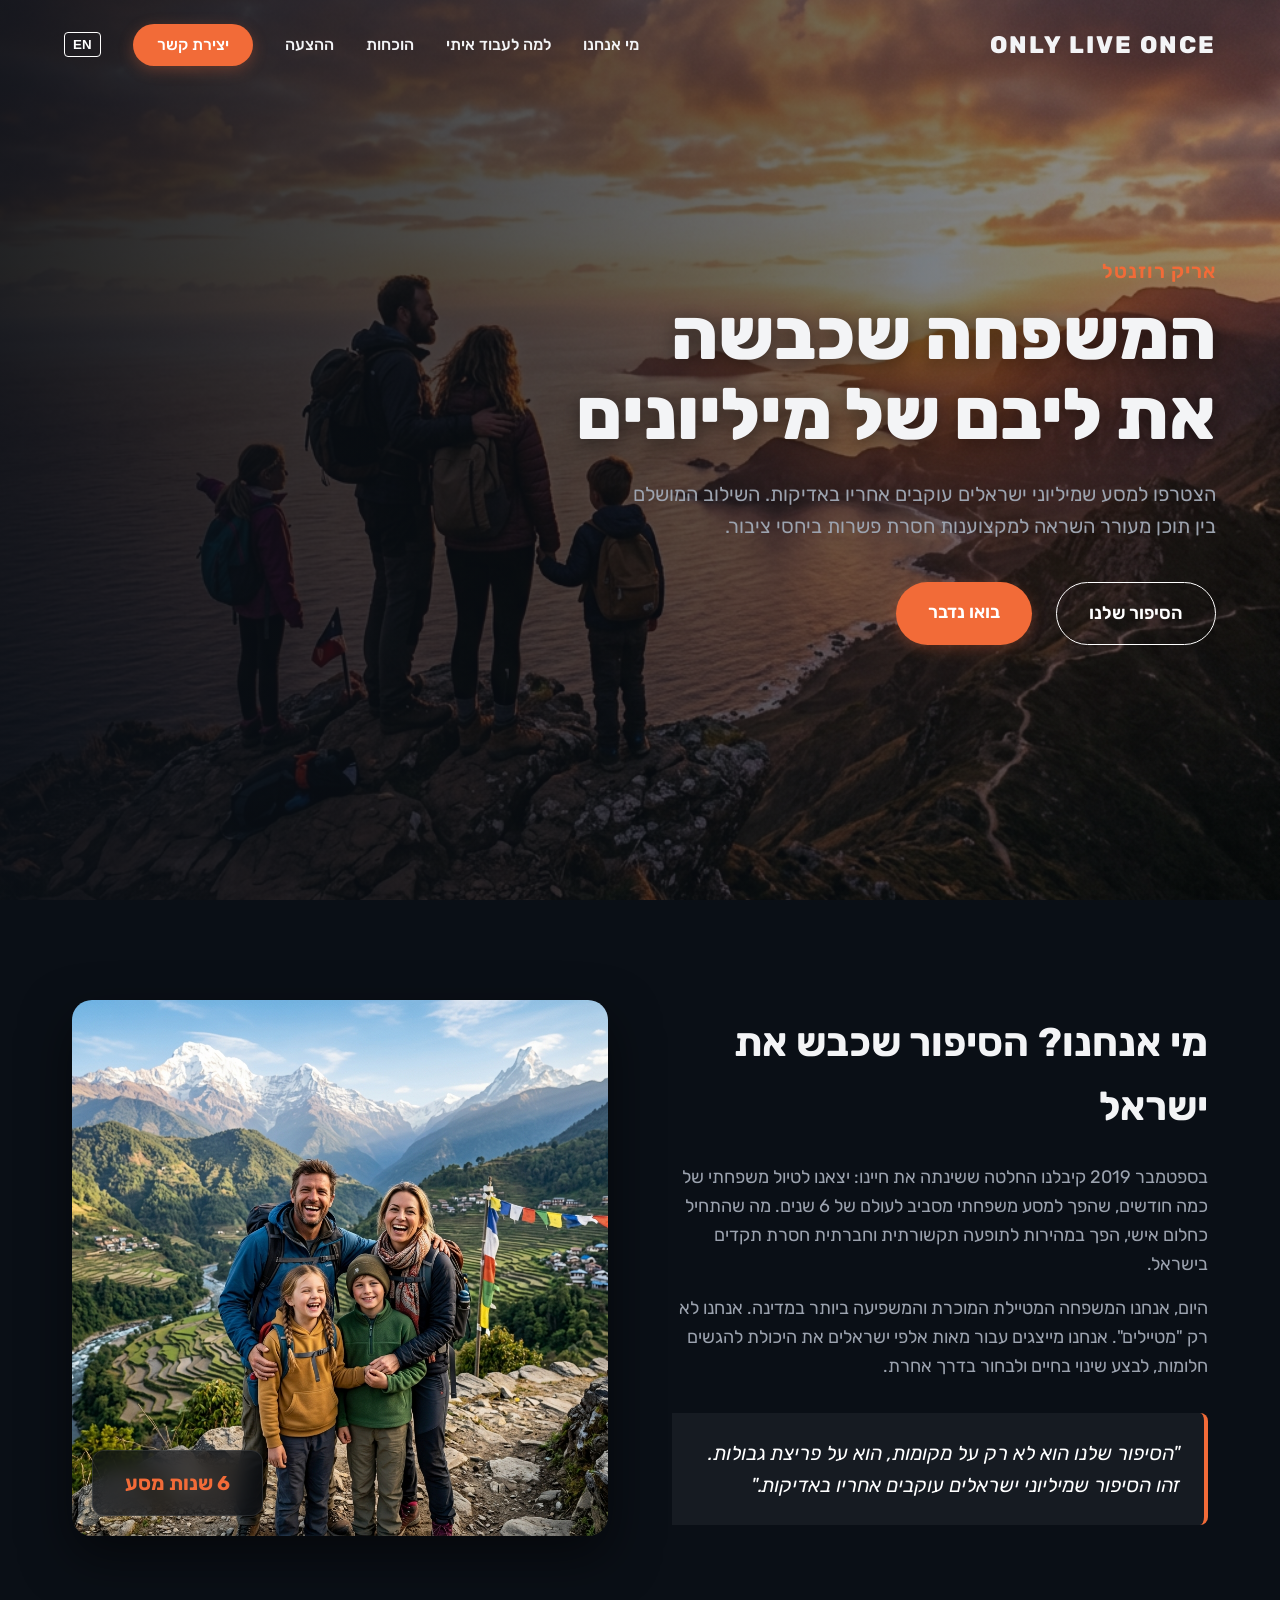
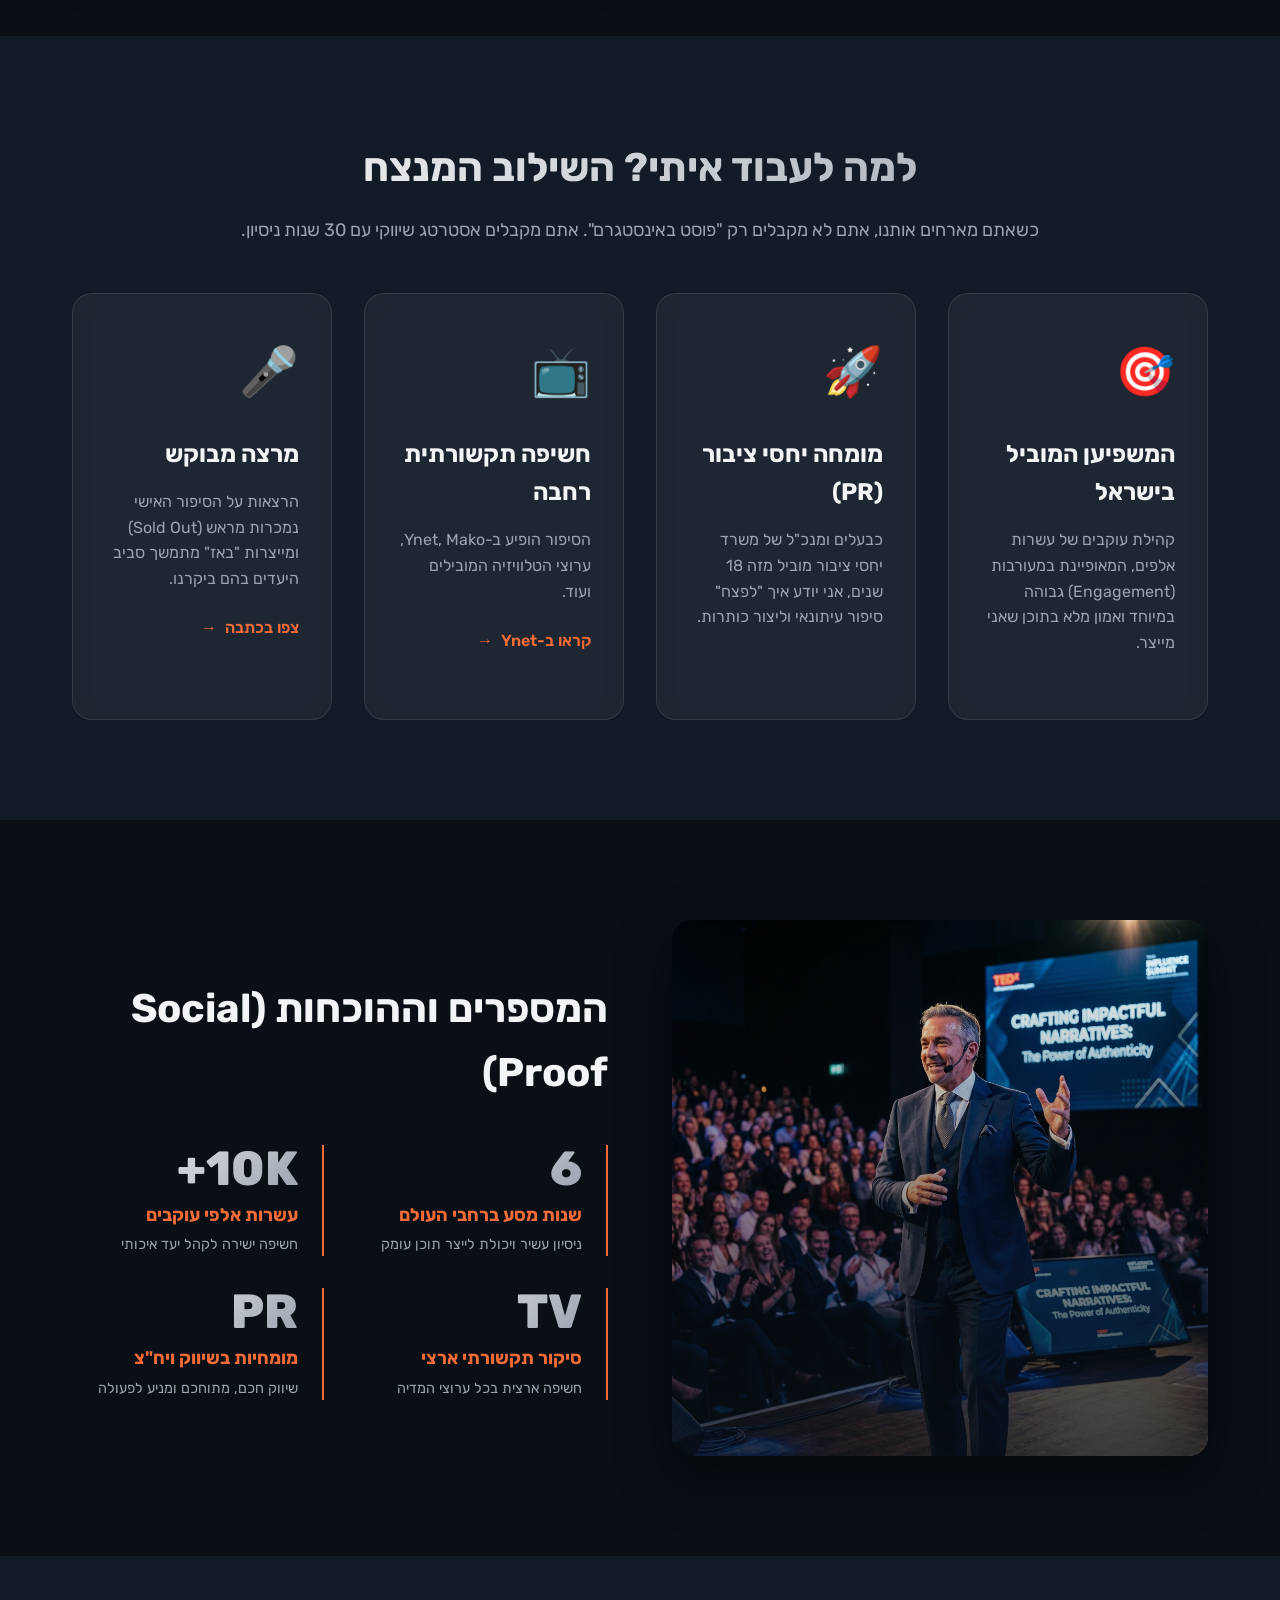
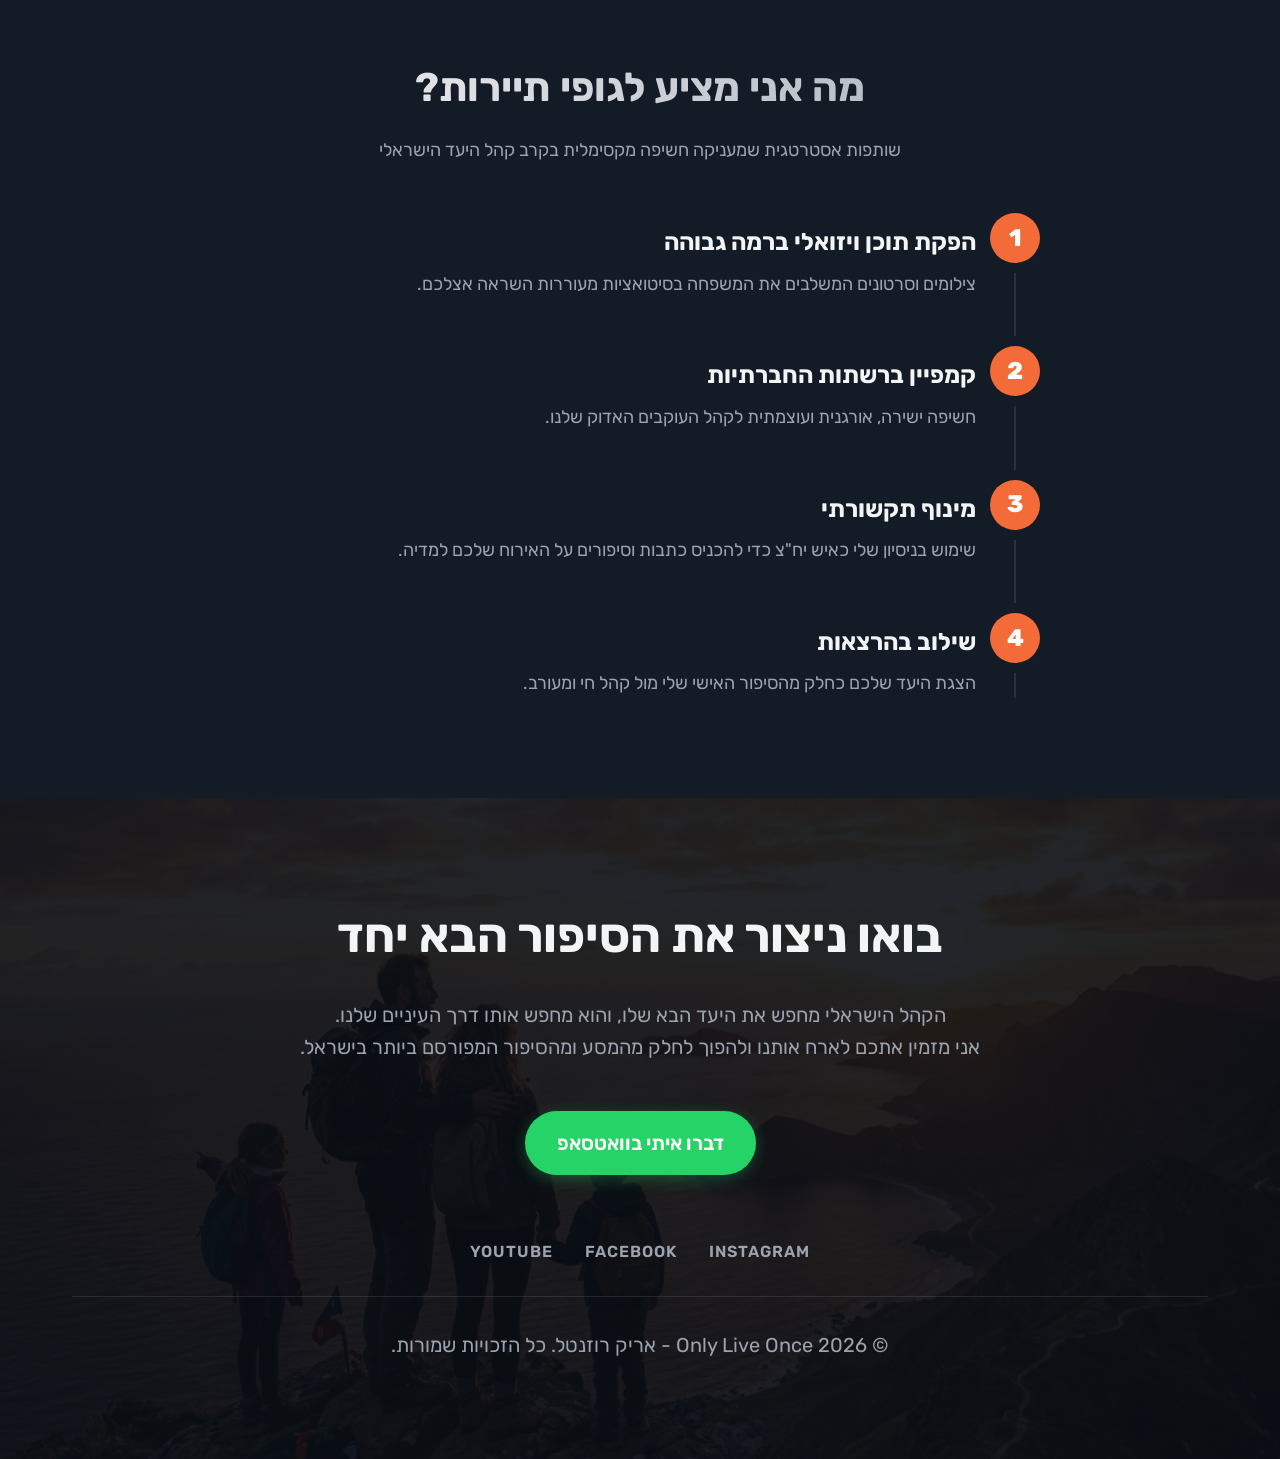
==== index.html @ 01ddf8cf "Initial commit: Arik Rosenthal Landing Page" ====
<!DOCTYPE html>
<html lang="he" dir="rtl">
<head>
    <meta charset="UTF-8">
    <meta name="viewport" content="width=device-width, initial-scale=1.0">
    <meta name="description" content="אריק רוזנטל - Only Live Once. המשפחה שכבשה את ליבם של מיליונים במסע מסביב לעולם. שותפויות אסטרטגיות ויחסי ציבור.">
    <title>Arik Rosenthal | Only Live Once</title>
    
    <!-- Google Fonts: Rubik -->
    <link rel="preconnect" href="https://fonts.googleapis.com">
    <link rel="preconnect" href="https://fonts.gstatic.com" crossorigin>
    <link href="https://fonts.googleapis.com/css2?family=Rubik:wght@300;400;500;600;700;800&display=swap" rel="stylesheet">
    
    <!-- Custom CSS -->
    <link rel="stylesheet" href="styles.css">
</head>
<body>

    <!-- Header / Navbar -->
    <header class="navbar">
        <div class="logo-container">
            <h1 class="logo">ONLY LIVE ONCE</h1>
        </div>
        <nav>
            <a href="#about" data-he="מי אנחנו" data-en="About Us">מי אנחנו</a>
            <a href="#why-me" data-he="למה לעבוד איתי" data-en="Why Me">למה לעבוד איתי</a>
            <a href="#stats" data-he="הוכחות" data-en="Social Proof">הוכחות</a>
            <a href="#offer" data-he="ההצעה" data-en="The Offer">ההצעה</a>
            <a href="#contact" class="btn-primary small" data-he="יצירת קשר" data-en="Contact">יצירת קשר</a>
            <button id="lang-toggle" class="btn-lang">EN</button>
        </nav>
    </header>

    <!-- Hero Section -->
    <section class="hero">
        <div class="hero-overlay"></div>
        <div class="hero-content">
            <h2 class="subtitle" data-he="אריק רוזנטל" data-en="Arik Rosenthal">אריק רוזנטל</h2>
            <h1 class="hero-title" data-he="המשפחה שכבשה<br>את ליבם של מיליונים" data-en="The Family That Captured<br>The Hearts Of Millions">המשפחה שכבשה<br>את ליבם של מיליונים</h1>
            <p class="hero-desc" data-he="הצטרפו למסע שמיליוני ישראלים עוקבים אחריו באדיקות. השילוב המושלם בין תוכן מעורר השראה למקצוענות חסרת פשרות ביחסי ציבור." data-en="Join the journey that millions follow passionately. The perfect combination of inspiring content and uncompromising professionalism in PR.">הצטרפו למסע שמיליוני ישראלים עוקבים אחריו באדיקות. השילוב המושלם בין תוכן מעורר השראה למקצוענות חסרת פשרות ביחסי ציבור.</p>
            <div class="hero-buttons">
                <a href="#about" class="btn-secondary" data-he="הסיפור שלנו" data-en="Our Story">הסיפור שלנו</a>
                <a href="#contact" class="btn-primary" data-he="בואו נדבר" data-en="Let's Talk">בואו נדבר</a>
            </div>
        </div>
    </section>

    <!-- About Us Section -->
    <section id="about" class="section about-section">
        <div class="container about-container">
            <div class="about-text">
                <h2 data-he="מי אנחנו? הסיפור שכבש את ישראל" data-en="Who Are We? The Story That Captivated A Nation">מי אנחנו? הסיפור שכבש את ישראל</h2>
                <p data-he="בספטמבר 2019 קיבלנו החלטה ששינתה את חיינו: יצאנו לטיול משפחתי של כמה חודשים, שהפך למסע משפחתי מסביב לעולם של 6 שנים. מה שהתחיל כחלום אישי, הפך במהירות לתופעה תקשורתית וחברתית חסרת תקדים בישראל." data-en="In September 2019, we made a life-changing decision: we set out on a family trip for a few months, which turned into a 6-year global family journey. What started as a personal dream quickly became an unprecedented media and social phenomenon.">בספטמבר 2019 קיבלנו החלטה ששינתה את חיינו: יצאנו לטיול משפחתי של כמה חודשים, שהפך למסע משפחתי מסביב לעולם של 6 שנים. מה שהתחיל כחלום אישי, הפך במהירות לתופעה תקשורתית וחברתית חסרת תקדים בישראל.</p>
                <p data-he='היום, אנחנו המשפחה המטיילת המוכרת והמשפיעה ביותר במדינה. אנחנו לא רק "מטיילים". אנחנו מייצגים עבור מאות אלפי ישראלים את היכולת להגשים חלומות, לבצע שינוי בחיים ולבחור בדרך אחרת.' data-en='Today, we are the most recognized and influential traveling family. We don&apos;t just "travel". For hundreds of thousands of people, we represent the ability to fulfill dreams, make life changes, and choose a different path.'>היום, אנחנו המשפחה המטיילת המוכרת והמשפיעה ביותר במדינה. אנחנו לא רק "מטיילים". אנחנו מייצגים עבור מאות אלפי ישראלים את היכולת להגשים חלומות, לבצע שינוי בחיים ולבחור בדרך אחרת.</p>
                <blockquote class="quote" data-he='"הסיפור שלנו הוא לא רק על מקומות, הוא על פריצת גבולות. זהו הסיפור שמיליוני ישראלים עוקבים אחריו באדיקות."' data-en='"Our story is not just about places, it&apos;s about breaking boundaries. This is the story that millions follow passionately."'>
                    "הסיפור שלנו הוא לא רק על מקומות, הוא על פריצת גבולות. זהו הסיפור שמיליוני ישראלים עוקבים אחריו באדיקות."
                </blockquote>
            </div>
            <div class="about-image">
                <img src="images/family_portrait.png" alt="Family on a journey" loading="lazy">
                <div class="glass-badge" data-he="6 שנות מסע" data-en="6 Years of Travel">6 שנות מסע</div>
            </div>
        </div>
    </section>

    <!-- Why Work With Me -->
    <section id="why-me" class="section why-me-section dark-bg">
        <div class="container">
            <h2 class="section-title" data-he="למה לעבוד איתי? השילוב המנצח" data-en="Why Work With Me? The Winning Combination">למה לעבוד איתי? השילוב המנצח</h2>
            <p class="section-subtitle" data-he='כשאתם מארחים אותנו, אתם לא מקבלים רק "פוסט באינסטגרם". אתם מקבלים אסטרטג שיווקי עם 30 שנות ניסיון.' data-en='When you host us, you don&apos;t just get an "Instagram post". You get a marketing strategist with 30 years of experience.'>כשאתם מארחים אותנו, אתם לא מקבלים רק "פוסט באינסטגרם". אתם מקבלים אסטרטג שיווקי עם 30 שנות ניסיון.</p>
            
            <div class="grid features-grid">
                <div class="card glass-card">
                    <div class="card-icon">🎯</div>
                    <h3 data-he="המשפיען המוביל בישראל" data-en="Leading Influencer">המשפיען המוביל בישראל</h3>
                    <p data-he="קהילת עוקבים של עשרות אלפים, המאופיינת במעורבות (Engagement) גבוהה במיוחד ואמון מלא בתוכן שאני מייצר." data-en="A community of tens of thousands of followers, characterized by extremely high engagement and full trust in the content I produce.">קהילת עוקבים של עשרות אלפים, המאופיינת במעורבות (Engagement) גבוהה במיוחד ואמון מלא בתוכן שאני מייצר.</p>
                </div>
                <div class="card glass-card">
                    <div class="card-icon">🚀</div>
                    <h3 data-he="מומחה יחסי ציבור (PR)" data-en="PR Expert">מומחה יחסי ציבור (PR)</h3>
                    <p data-he='כבעלים ומנכ"ל של משרד יחסי ציבור מוביל מזה 18 שנים, אני יודע איך "לפצח" סיפור עיתונאי וליצור כותרות.' data-en='As the owner and CEO of a leading PR firm for 18 years, I know how to "crack" a journalistic story and create headlines.'>כבעלים ומנכ"ל של משרד יחסי ציבור מוביל מזה 18 שנים, אני יודע איך "לפצח" סיפור עיתונאי וליצור כותרות.</p>
                </div>
                <div class="card glass-card">
                    <div class="card-icon">📺</div>
                    <h3 data-he="חשיפה תקשורתית רחבה" data-en="Broad Media Exposure">חשיפה תקשורתית רחבה</h3>
                    <p data-he="הסיפור הופיע ב-Ynet, Mako, ערוצי הטלוויזיה המובילים ועוד." data-en="The story has appeared on top news outlets, leading TV channels, and more.">הסיפור הופיע ב-Ynet, Mako, ערוצי הטלוויזיה המובילים ועוד.</p>
                    <a href="https://www.ynetnews.com/travel/article/hyrux11dg3" target="_blank" class="text-link"><span data-he="קראו ב-Ynet" data-en="Read on Ynet">קראו ב-Ynet</span> &rarr;</a>
                </div>
                <div class="card glass-card">
                    <div class="card-icon">🎤</div>
                    <h3 data-he="מרצה מבוקש" data-en="Sought-After Lecturer">מרצה מבוקש</h3>
                    <p data-he='הרצאות על הסיפור האישי נמכרות מראש (Sold Out) ומייצרות "באז" מתמשך סביב היעדים בהם ביקרנו.' data-en='Lectures on our personal story are sold out and create an ongoing buzz around the destinations we visited.'>הרצאות על הסיפור האישי נמכרות מראש (Sold Out) ומייצרות "באז" מתמשך סביב היעדים בהם ביקרנו.</p>
                    <a href="https://www.youtube.com/watch?v=_FoRsSKjGvg" target="_blank" class="text-link"><span data-he="צפו בכתבה" data-en="Watch the report">צפו בכתבה</span> &rarr;</a>
                </div>
            </div>
        </div>
    </section>

    <!-- Stats & Social Proof -->
    <section id="stats" class="section stats-section">
        <div class="container stats-container">
            <div class="stats-image">
                <img src="images/tv_appearance.png" alt="Arik Rosenthal Lecturer" loading="lazy">
            </div>
            <div class="stats-content">
                <h2 data-he="המספרים וההוכחות (Social Proof)" data-en="Numbers & Social Proof">המספרים וההוכחות (Social Proof)</h2>
                <div class="stats-grid">
                    <div class="stat-item">
                        <div class="stat-number">6</div>
                        <div class="stat-label" data-he="שנות מסע ברחבי העולם" data-en="Years of global travel">שנות מסע ברחבי העולם</div>
                        <div class="stat-desc" data-he="ניסיון עשיר ויכולת לייצר תוכן עומק" data-en="Rich experience & in-depth content">ניסיון עשיר ויכולת לייצר תוכן עומק</div>
                    </div>
                    <div class="stat-item">
                        <div class="stat-number">10K+</div>
                        <div class="stat-label" data-he="עשרות אלפי עוקבים" data-en="Tens of thousands of followers">עשרות אלפי עוקבים</div>
                        <div class="stat-desc" data-he="חשיפה ישירה לקהל יעד איכותי" data-en="Direct exposure to quality audience">חשיפה ישירה לקהל יעד איכותי</div>
                    </div>
                    <div class="stat-item">
                        <div class="stat-number">TV</div>
                        <div class="stat-label" data-he="סיקור תקשורתי ארצי" data-en="National Media Coverage">סיקור תקשורתי ארצי</div>
                        <div class="stat-desc" data-he="חשיפה ארצית בכל ערוצי המדיה" data-en="Exposure across all media channels">חשיפה ארצית בכל ערוצי המדיה</div>
                    </div>
                    <div class="stat-item">
                        <div class="stat-number">PR</div>
                        <div class="stat-label" data-he="מומחיות בשיווק ויח&quot;צ" data-en="Marketing & PR Expertise">מומחיות בשיווק ויח"צ</div>
                        <div class="stat-desc" data-he='שיווק חכם, מתוחכם ומניע לפעולה' data-en="Smart marketing that drives action">שיווק חכם, מתוחכם ומניע לפעולה</div>
                    </div>
                </div>
            </div>
        </div>
    </section>

    <!-- What I Offer -->
    <section id="offer" class="section offer-section dark-bg">
        <div class="container">
            <h2 class="section-title" data-he="מה אני מציע לגופי תיירות?" data-en="What Do I Offer Tourism Bodies?">מה אני מציע לגופי תיירות?</h2>
            <p class="section-subtitle" data-he="שותפות אסטרטגית שמעניקה חשיפה מקסימלית בקרב קהל היעד הישראלי" data-en="A strategic partnership that provides maximum exposure among the target audience">שותפות אסטרטגית שמעניקה חשיפה מקסימלית בקרב קהל היעד הישראלי</p>
            
            <div class="offer-steps">
                <div class="step">
                    <div class="step-number">1</div>
                    <h3 data-he="הפקת תוכן ויזואלי ברמה גבוהה" data-en="High-Level Visual Content">הפקת תוכן ויזואלי ברמה גבוהה</h3>
                    <p data-he="צילומים וסרטונים המשלבים את המשפחה בסיטואציות מעוררות השראה אצלכם." data-en="Photos and videos integrating the family in inspiring situations at your location.">צילומים וסרטונים המשלבים את המשפחה בסיטואציות מעוררות השראה אצלכם.</p>
                </div>
                <div class="step">
                    <div class="step-number">2</div>
                    <h3 data-he="קמפיין ברשתות החברתיות" data-en="Social Media Campaign">קמפיין ברשתות החברתיות</h3>
                    <p data-he="חשיפה ישירה, אורגנית ועוצמתית לקהל העוקבים האדוק שלנו." data-en="Direct, organic, and powerful exposure to our dedicated followers.">חשיפה ישירה, אורגנית ועוצמתית לקהל העוקבים האדוק שלנו.</p>
                </div>
                <div class="step">
                    <div class="step-number">3</div>
                    <h3 data-he="מינוף תקשורתי" data-en="Media Leveraging">מינוף תקשורתי</h3>
                    <p data-he='שימוש בניסיון שלי כאיש יח"צ כדי להכניס כתבות וסיפורים על האירוח שלכם למדיה.' data-en="Using my PR experience to get articles and stories about your hosting into the media.">שימוש בניסיון שלי כאיש יח"צ כדי להכניס כתבות וסיפורים על האירוח שלכם למדיה.</p>
                </div>
                <div class="step">
                    <div class="step-number">4</div>
                    <h3 data-he="שילוב בהרצאות" data-en="Lecture Integration">שילוב בהרצאות</h3>
                    <p data-he="הצגת היעד שלכם כחלק מהסיפור האישי שלי מול קהל חי ומעורב." data-en="Presenting your destination as part of my personal story to a live, engaged audience.">הצגת היעד שלכם כחלק מהסיפור האישי שלי מול קהל חי ומעורב.</p>
                </div>
            </div>
        </div>
    </section>

    <!-- CTA & Footer -->
    <footer id="contact" class="footer">
        <div class="container">
            <h2 data-he="בואו ניצור את הסיפור הבא יחד" data-en="Let's Create The Next Story Together">בואו ניצור את הסיפור הבא יחד</h2>
            <p data-he="הקהל הישראלי מחפש את היעד הבא שלו, והוא מחפש אותו דרך העיניים שלנו.<br>אני מזמין אתכם לארח אותנו ולהפוך לחלק מהמסע ומהסיפור המפורסם ביותר בישראל." data-en="The audience is looking for its next destination, and they are looking for it through our eyes.<br>I invite you to host us and become part of this famous journey.">הקהל הישראלי מחפש את היעד הבא שלו, והוא מחפש אותו דרך העיניים שלנו.<br>אני מזמין אתכם לארח אותנו ולהפוך לחלק מהמסע ומהסיפור המפורסם ביותר בישראל.</p>
            <div class="cta-buttons">
                <!-- Replace with actual whatsapp number if provided -->
                <a href="https://wa.me/972500000000" target="_blank" class="btn-whatsapp">
                    <span data-he="דברו איתי בוואטסאפ" data-en="Chat on WhatsApp">דברו איתי בוואטסאפ</span>
                </a>
            </div>
            
            <div class="social-links">
                <a href="#">Instagram</a>
                <a href="#">Facebook</a>
                <a href="#">YouTube</a>
            </div>
            
            <div class="footer-bottom">
                <p data-he="&copy; 2026 Only Live Once - אריק רוזנטל. כל הזכויות שמורות." data-en="&copy; 2026 Only Live Once - Arik Rosenthal. All rights reserved.">&copy; 2026 Only Live Once - אריק רוזנטל. כל הזכויות שמורות.</p>
            </div>
        </div>
    </footer>

    <!-- Floating WhatsApp for Mobile -->
    <a href="https://wa.me/972500000000" target="_blank" class="floating-wa" title="WhatsApp">
        <svg viewBox="0 0 24 24" width="32" height="32" style="fill:white; margin-top: 14px;">
            <path d="M12.031 0C5.383 0 0 5.383 0 12.031c0 2.12.548 4.185 1.59 6.002L.15 23.4l5.52-1.45c1.761.96 3.737 1.468 5.761 1.468h.004c6.648 0 12.031-5.383 12.031-12.031S18.68 0 12.031 0zm0 21.417h-.003c-1.78 0-3.523-.478-5.05-1.38l-.36-.214-3.76.985.996-3.662-.236-.375a10.027 10.027 0 01-1.534-5.36c0-5.548 4.515-10.063 10.063-10.063 2.69 0 5.215 1.047 7.116 2.948 1.9 1.9 2.948 4.425 2.948 7.115 0 5.548-4.515 10.063-10.063 10.063zm5.52-7.535c-.302-.15-1.785-.88-2.062-.98-.276-.101-.478-.15-.68.15s-.78.98-.956 1.18c-.176.202-.352.227-.654.076-2.046-1.026-3.486-2.55-4.425-4.17-.126-.214.126-.214.415-.79.101-.202.05-.378-.025-.529-.076-.15-.68-1.637-.93-2.242-.24-.59-.49-.515-.68-.525-.176-.01-.378-.01-.58-.01s-.529.076-.806.378c-.276.302-1.057 1.032-1.057 2.518s1.083 2.923 1.234 3.124c.15.202 2.133 3.256 5.166 4.566 1.832.793 2.515.856 3.42.715.93-.141 2.923-1.196 3.337-2.355.415-1.158.415-2.152.29-2.355-.127-.202-.479-.302-.78-.453z"/>
        </svg>
    </a>

    <!-- Interactive Scripts -->
    <script>
        // Smooth scrolling
        document.querySelectorAll('a[href^="#"]').forEach(anchor => {
            anchor.addEventListener('click', function (e) {
                e.preventDefault();
                document.querySelector(this.getAttribute('href')).scrollIntoView({
                    behavior: 'smooth'
                });
            });
        });

        // Navbar scroll effect
        const navbar = document.querySelector('.navbar');
        window.addEventListener('scroll', () => {
            if (window.scrollY > 50) {
                navbar.classList.add('scrolled');
            } else {
                navbar.classList.remove('scrolled');
            }
        });

        // Language Toggle Logic
        const langToggle = document.getElementById('lang-toggle');
        let currentLang = 'he';

        langToggle.addEventListener('click', () => {
            currentLang = currentLang === 'he' ? 'en' : 'he';
            
            // Update html direction and language
            document.documentElement.lang = currentLang;
            document.documentElement.dir = currentLang === 'he' ? 'rtl' : 'ltr';
            
            // Update button text
            langToggle.textContent = currentLang === 'he' ? 'EN' : 'HE';

            // Update all translatable elements
            document.querySelectorAll('[data-he]').forEach(el => {
                if (el.tagName === 'BR') return; // skip if somehow selected
                // if it has child nodes that aren't just text, we need to be careful. 
                // But in our HTML, the elements with data-he/en are directly wrapping the text.
                // Except for the hero title which has a <br>.
                el.innerHTML = el.getAttribute(`data-${currentLang}`);
            });
        });
    </script>
</body>
</html>
---- styles.css ----
/* ------------------------
   CSS Variables & Reset
------------------------ */
:root {
    --primary: #f26b38;      /* Vibrant Orange/Sunset */
    --primary-hover: #d95627;
    --dark-bg: #0a0f16;      /* Deep Navy/Black */
    --dark-bg-secondary: #121b26;
    --text-light: #f3f4f6;
    --text-gray: #9ca3af;
    --white: #ffffff;
    --glass-bg: rgba(255, 255, 255, 0.05);
    --glass-border: rgba(255, 255, 255, 0.1);
    --transition: all 0.3s ease;
}

* {
    margin: 0;
    padding: 0;
    box-sizing: border-box;
}

body {
    font-family: 'Rubik', sans-serif;
    background-color: var(--dark-bg);
    color: var(--text-light);
    line-height: 1.6;
    overflow-x: hidden;
}

img {
    max-width: 100%;
    display: block;
}

a {
    text-decoration: none;
    color: inherit;
    transition: var(--transition);
}

.container {
    max-width: 1200px;
    margin: 0 auto;
    padding: 0 2rem;
}

.section {
    padding: 100px 0;
}

.section-title {
    font-size: 2.5rem;
    font-weight: 700;
    margin-bottom: 1rem;
    text-align: center;
    background: linear-gradient(90deg, var(--white), var(--text-gray));
    -webkit-background-clip: text;
    -webkit-text-fill-color: transparent;
}

.section-subtitle {
    text-align: center;
    font-size: 1.125rem;
    color: var(--text-gray);
    margin-bottom: 3rem;
    max-width: 800px;
    margin-left: auto;
    margin-right: auto;
}

/* ------------------------
   Buttons
------------------------ */
.btn-primary, .btn-secondary, .btn-whatsapp {
    display: inline-block;
    padding: 1rem 2rem;
    border-radius: 50px;
    font-weight: 600;
    font-size: 1.125rem;
    cursor: pointer;
    text-align: center;
    transition: var(--transition);
}

.btn-primary.small {
    padding: 0.5rem 1.5rem;
    font-size: 1rem;
}

.btn-primary {
    background-color: var(--primary);
    color: var(--white);
    border: none;
    box-shadow: 0 4px 15px rgba(242, 107, 56, 0.3);
}

.btn-primary:hover {
    background-color: var(--primary-hover);
    transform: translateY(-2px);
    box-shadow: 0 6px 20px rgba(242, 107, 56, 0.4);
}

.btn-secondary {
    background-color: transparent;
    color: var(--white);
    border: 1px solid var(--white);
}

.btn-secondary:hover {
    background-color: var(--white);
    color: var(--dark-bg);
}

.btn-whatsapp {
    background-color: #25D366;
    color: white;
    box-shadow: 0 4px 15px rgba(37, 211, 102, 0.3);
    font-size: 1.25rem;
}

.btn-whatsapp:hover {
    background-color: #128C7E;
    transform: scale(1.05);
}

/* ------------------------
   Navbar
------------------------ */
.navbar {
    position: fixed;
    top: 0;
    width: 100%;
    display: flex;
    justify-content: space-between;
    align-items: center;
    padding: 1.5rem 4rem;
    z-index: 1000;
    transition: var(--transition);
}

.navbar.scrolled {
    background-color: rgba(10, 15, 22, 0.9);
    backdrop-filter: blur(10px);
    padding: 1rem 4rem;
    border-bottom: 1px solid var(--glass-border);
}

.logo {
    font-weight: 800;
    font-size: 1.5rem;
    letter-spacing: 2px;
}

.navbar nav {
    display: flex;
    gap: 2rem;
    align-items: center;
}

.navbar nav a {
    font-weight: 500;
}

.navbar nav a:hover:not(.btn-primary) {
    color: var(--primary);
}

.btn-lang {
    background: transparent;
    color: var(--white);
    border: 1px solid var(--white);
    border-radius: 4px;
    padding: 0.25rem 0.5rem;
    font-weight: 700;
    cursor: pointer;
    transition: var(--transition);
}

.btn-lang:hover {
    background: var(--white);
    color: var(--dark-bg);
}

/* ------------------------
   Hero Section
------------------------ */
.hero {
    height: 100vh;
    min-height: 700px;
    display: flex;
    align-items: center;
    position: relative;
    background: url('images/hero_bg.png') center/cover no-repeat;
}

.hero-overlay {
    position: absolute;
    inset: 0;
    background: linear-gradient(to right, rgba(10, 15, 22, 0.9) 0%, rgba(10, 15, 22, 0.4) 100%);
    z-index: 1;
}

.hero-content {
    position: relative;
    z-index: 2;
    max-width: 800px;
    padding: 0 4rem;
    animation: fadeInUp 1s ease forwards;
}

.hero .subtitle {
    font-size: 1.25rem;
    color: var(--primary);
    margin-bottom: 0.5rem;
    font-weight: 600;
    text-transform: uppercase;
    letter-spacing: 1px;
}

.hero-title {
    font-size: 4.5rem;
    font-weight: 800;
    line-height: 1.1;
    margin-bottom: 1.5rem;
    text-shadow: 0 4px 20px rgba(0,0,0,0.5);
}

.hero-desc {
    font-size: 1.25rem;
    color: var(--text-gray);
    margin-bottom: 2.5rem;
    max-width: 600px;
}

.hero-buttons {
    display: flex;
    gap: 1.5rem;
}

@keyframes fadeInUp {
    from { opacity: 0; transform: translateY(30px); }
    to { opacity: 1; transform: translateY(0); }
}

/* ------------------------
   About Section
------------------------ */
.about-container {
    display: grid;
    grid-template-columns: 1fr 1fr;
    gap: 4rem;
    align-items: center;
}

.about-text h2 {
    font-size: 2.5rem;
    margin-bottom: 1.5rem;
}

.about-text p {
    font-size: 1.125rem;
    color: var(--text-gray);
    margin-bottom: 1rem;
}

.quote {
    margin-top: 2rem;
    padding: 1.5rem;
    border-right: 4px solid var(--primary);
    background: var(--glass-bg);
    border-radius: 0 8px 8px 0;
    font-size: 1.25rem;
    font-style: italic;
    color: var(--white);
}

.about-image {
    position: relative;
    border-radius: 20px;
    overflow: hidden;
    box-shadow: 0 20px 50px rgba(0,0,0,0.5);
}

.about-image img {
    transition: transform 0.5s ease;
}

.about-image:hover img {
    transform: scale(1.05);
}

.glass-badge {
    position: absolute;
    bottom: 20px;
    left: 20px;
    background: rgba(10, 15, 22, 0.7);
    backdrop-filter: blur(10px);
    padding: 1rem 2rem;
    border-radius: 12px;
    border: 1px solid var(--glass-border);
    font-weight: 700;
    font-size: 1.25rem;
    color: var(--primary);
}

/* ------------------------
   Why Me / Grid Features
------------------------ */
.dark-bg {
    background-color: var(--dark-bg-secondary);
}

.grid {
    display: grid;
    grid-template-columns: repeat(auto-fit, minmax(250px, 1fr));
    gap: 2rem;
}

.glass-card {
    background: var(--glass-bg);
    border: 1px solid var(--glass-border);
    border-radius: 20px;
    padding: 2.5rem 2rem;
    transition: var(--transition);
    backdrop-filter: blur(10px);
}

.glass-card:hover {
    transform: translateY(-10px);
    background: rgba(255, 255, 255, 0.08);
    border-color: rgba(255, 255, 255, 0.2);
}

.card-icon {
    font-size: 3rem;
    margin-bottom: 1.5rem;
}

.glass-card h3 {
    font-size: 1.5rem;
    margin-bottom: 1rem;
}

.glass-card p {
    color: var(--text-gray);
    margin-bottom: 1.5rem;
}

.text-link {
    color: var(--primary);
    font-weight: 600;
    display: inline-flex;
    align-items: center;
    gap: 0.5rem;
}

.text-link:hover {
    color: var(--white);
}

/* ------------------------
   Stats Section
------------------------ */
.stats-container {
    display: grid;
    grid-template-columns: 1fr 1fr;
    gap: 4rem;
    align-items: center;
}

.stats-image {
    border-radius: 20px;
    overflow: hidden;
    box-shadow: 0 20px 50px rgba(0,0,0,0.5);
    position: relative;
}

.stats-image::after {
    content: '';
    position: absolute;
    inset: 0;
    background: linear-gradient(to top, rgba(10,15,22,0.8), transparent);
}

.stats-content h2 {
    font-size: 2.5rem;
    margin-bottom: 2.5rem;
}

.stats-grid {
    display: grid;
    grid-template-columns: 1fr 1fr;
    gap: 2rem;
}

.stat-item {
    border-right: 2px solid var(--primary);
    padding-right: 1.5rem;
}

.stat-number {
    font-size: 3rem;
    font-weight: 800;
    color: var(--white);
    line-height: 1;
    margin-bottom: 0.5rem;
    background: linear-gradient(135deg, var(--white), var(--text-gray));
    -webkit-background-clip: text;
    -webkit-text-fill-color: transparent;
}

.stat-label {
    font-size: 1.125rem;
    font-weight: 700;
    color: var(--primary);
    margin-bottom: 0.25rem;
}

.stat-desc {
    color: var(--text-gray);
    font-size: 0.9rem;
}

/* ------------------------
   Offer Section
------------------------ */
.offer-steps {
    max-width: 800px;
    margin: 0 auto;
    position: relative;
}

.offer-steps::before {
    content: '';
    position: absolute;
    top: 0;
    bottom: 0;
    right: 24px;
    width: 2px;
    background: var(--glass-border);
}

.step {
    position: relative;
    padding-right: 4rem;
    margin-bottom: 3rem;
}

.step:last-child {
    margin-bottom: 0;
}

.step-number {
    position: absolute;
    right: 0;
    top: 0;
    width: 50px;
    height: 50px;
    background: var(--primary);
    color: var(--white);
    border-radius: 50%;
    display: flex;
    align-items: center;
    justify-content: center;
    font-size: 1.5rem;
    font-weight: 800;
    box-shadow: 0 0 0 10px var(--dark-bg-secondary);
}

.step h3 {
    font-size: 1.5rem;
    margin-bottom: 0.5rem;
    padding-top: 10px;
}

.step p {
    color: var(--text-gray);
    font-size: 1.125rem;
}

/* ------------------------
   Footer / CTA
------------------------ */
.footer {
    padding: 100px 0 50px;
    background: url('images/hero_bg.png') center/cover no-repeat;
    position: relative;
    text-align: center;
}

.footer::before {
    content: '';
    position: absolute;
    inset: 0;
    background: rgba(10, 15, 22, 0.9);
}

.footer .container {
    position: relative;
    z-index: 2;
}

.footer h2 {
    font-size: 3rem;
    margin-bottom: 1.5rem;
}

.footer p {
    font-size: 1.25rem;
    color: var(--text-gray);
    margin-bottom: 3rem;
    max-width: 700px;
    margin-left: auto;
    margin-right: auto;
}

.cta-buttons {
    margin-bottom: 4rem;
}

.social-links {
    display: flex;
    justify-content: center;
    gap: 2rem;
    margin-bottom: 2rem;
}

.social-links a {
    color: var(--text-gray);
    font-weight: 600;
    text-transform: uppercase;
    letter-spacing: 1px;
}

.social-links a:hover {
    color: var(--primary);
}

.footer-bottom {
    border-top: 1px solid var(--glass-border);
    padding-top: 2rem;
    color: var(--text-gray);
    font-size: 0.9rem;
}

/* ------------------------
   LTR Support (English)
------------------------ */
html[dir="ltr"] .offer-steps::before {
    right: auto;
    left: 24px;
}

html[dir="ltr"] .step {
    padding-right: 0;
    padding-left: 4rem;
}

html[dir="ltr"] .step-number {
    right: auto;
    left: 0;
}

/* ------------------------
   Floating WhatsApp (Mobile Focus)
------------------------ */
.floating-wa {
    display: none;
    position: fixed;
    bottom: 20px;
    right: 20px;
    background-color: #25D366;
    color: white;
    width: 60px;
    height: 60px;
    border-radius: 50%;
    text-align: center;
    line-height: 60px;
    font-size: 2rem;
    box-shadow: 0 4px 15px rgba(37, 211, 102, 0.4);
    z-index: 1000;
    transition: var(--transition);
}

.floating-wa:hover {
    transform: scale(1.1);
}

html[dir="ltr"] .floating-wa {
    right: auto;
    left: 20px;
}

/* ------------------------
   Responsive Design
------------------------ */
@media (max-width: 992px) {
    .hero-title { font-size: 3.5rem; }
    .about-container, .stats-container { grid-template-columns: 1fr; gap: 3rem; }
    .stats-image { order: -1; }
    .hero-content { padding: 0 2rem; }
    .navbar { padding: 1rem 2rem; }
}

@media (max-width: 768px) {
    .navbar nav a { display: none; } /* Hide text links on mobile */
    /* Ensure lang button is visible */
    .navbar nav { gap: 1rem; }
    
    .logo { font-size: 1.25rem; }
    .hero-title { font-size: 2.5rem; }
    .hero-desc { font-size: 1rem; }
    .hero-buttons { flex-direction: column; width: 100%; }
    .hero-buttons .btn-primary, .hero-buttons .btn-secondary { width: 100%; }
    
    .section { padding: 60px 0; }
    .section-title { font-size: 2rem; }
    .footer h2 { font-size: 2rem; }
    
    .offer-steps::before { right: 20px; }
    html[dir="ltr"] .offer-steps::before { left: 20px; right: auto; }
    
    .step { padding-right: 3.5rem; }
    html[dir="ltr"] .step { padding-left: 3.5rem; padding-right: 0; }
    
    .step-number { width: 40px; height: 40px; font-size: 1.25rem; }
    
    .glass-badge { position: relative; bottom: auto; left: auto; display: block; text-align: center; border-radius: 0 0 20px 20px; }
    
    .floating-wa { display: block; } /* Show floating WA on mobile */
}

@media (max-width: 480px) {
    .stats-grid { grid-template-columns: 1fr; }
    .stat-item { border-right: none; border-bottom: 2px solid var(--primary); padding-right: 0; padding-bottom: 1.5rem; margin-bottom: 1.5rem; text-align: center; }
    .stat-item:last-child { border-bottom: none; margin-bottom: 0; padding-bottom: 0; }
    html[dir="ltr"] .stat-item { border-left: none; }
}
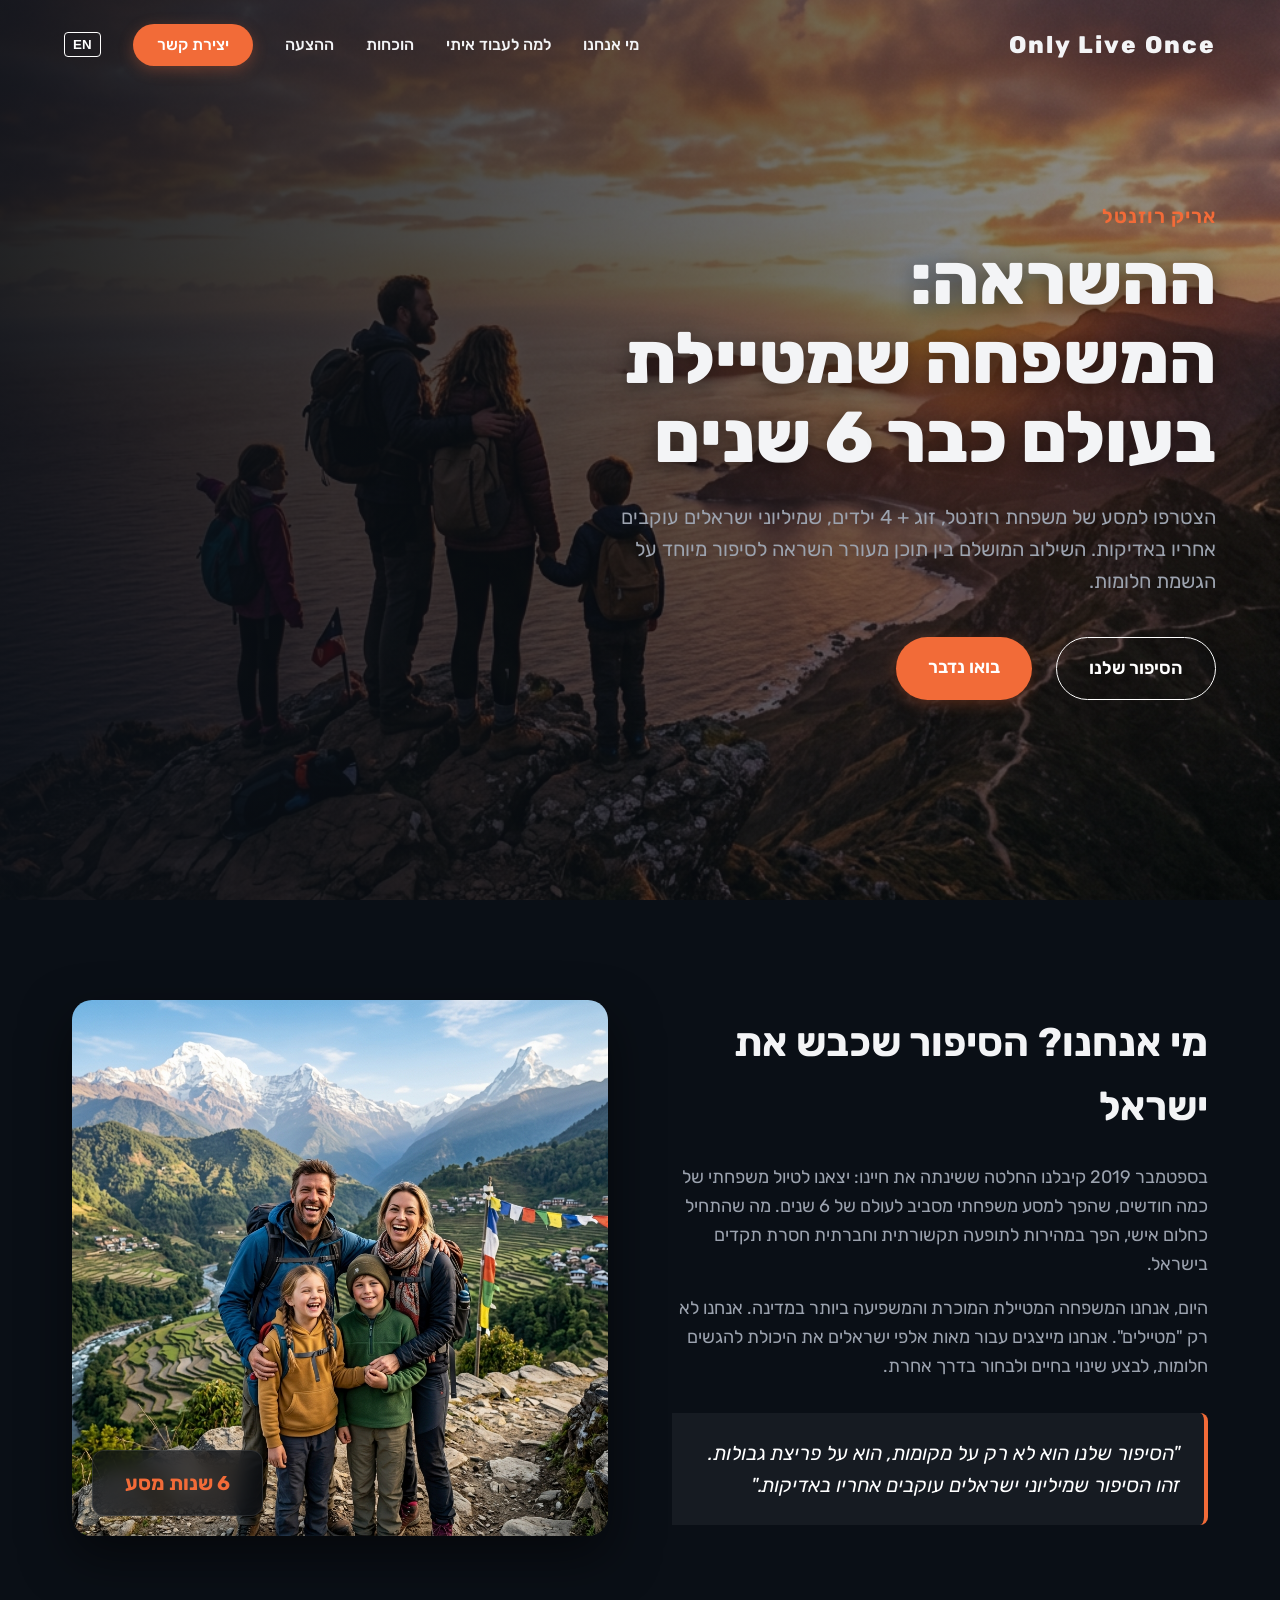
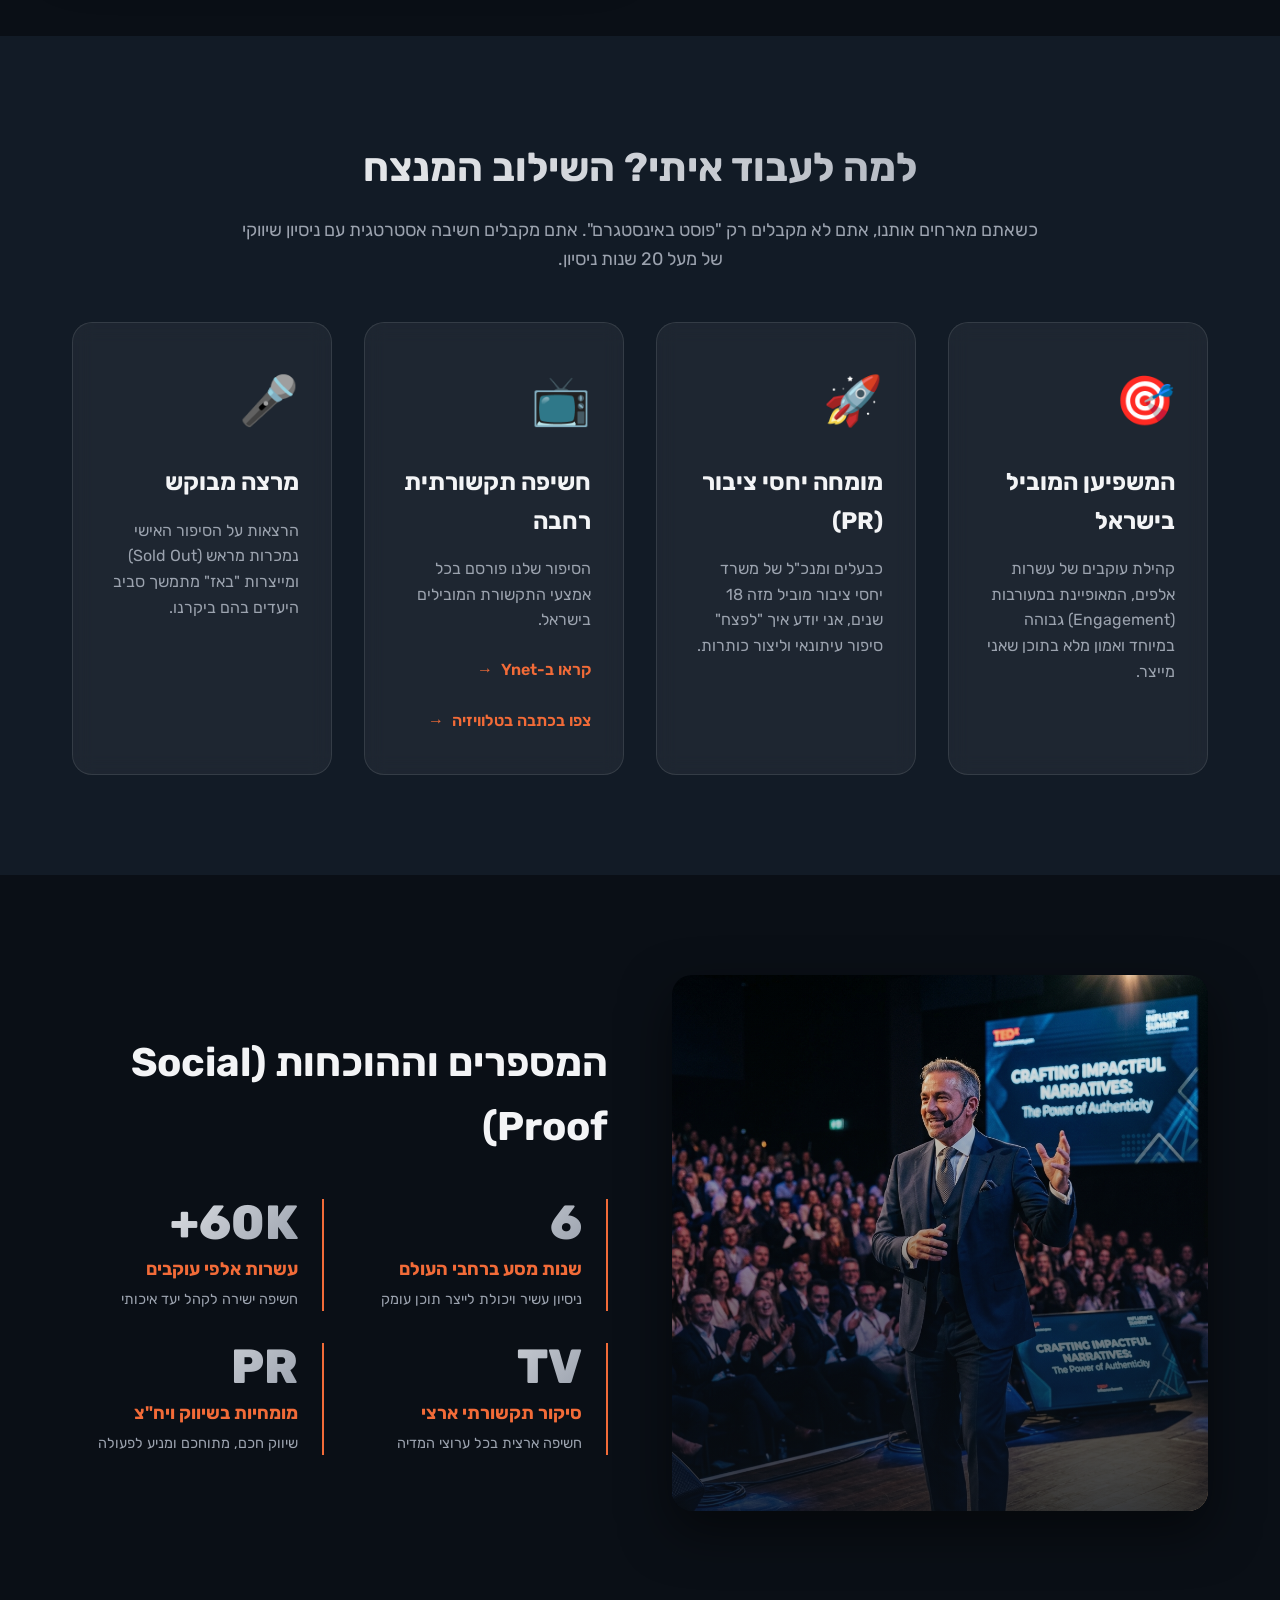
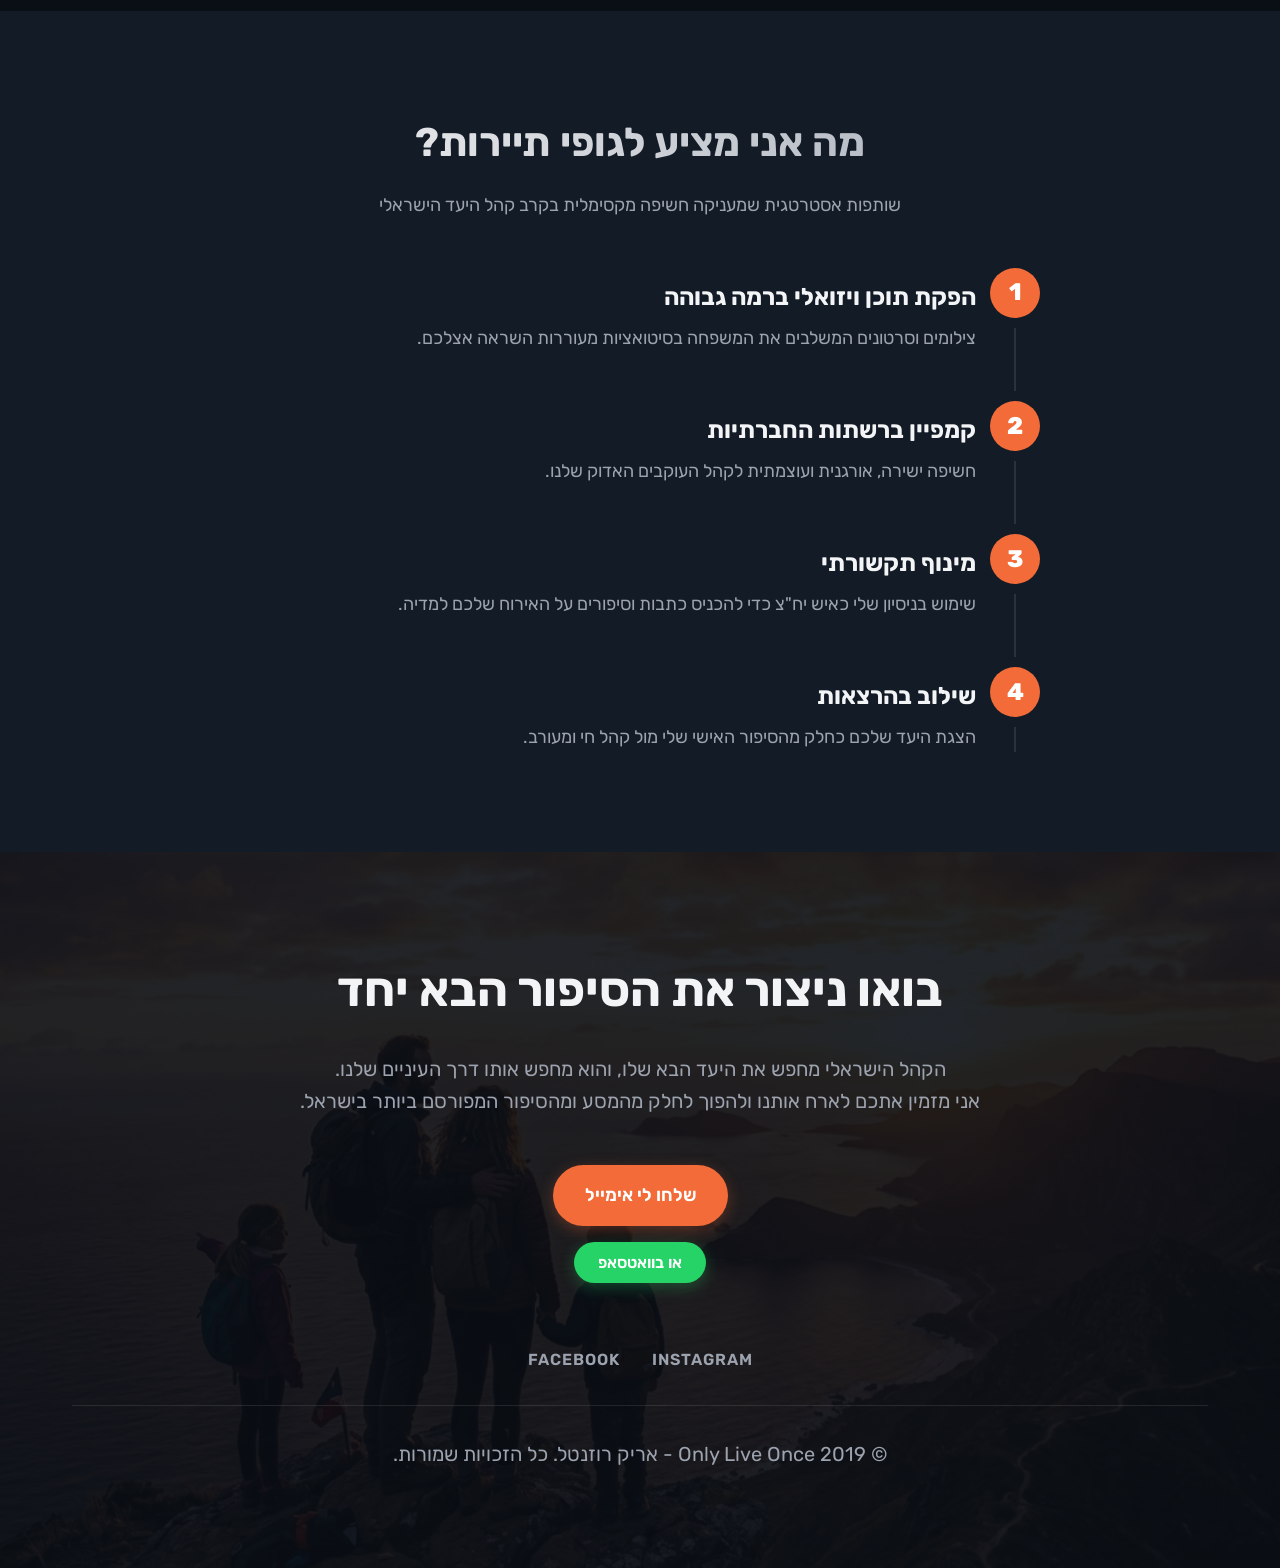
==== commit 62f3f1f2: "Update texts, links, and contact info based on feedback" ====
--- a/index.html
+++ b/index.html
@@ -4,7 +4,7 @@
     <meta charset="UTF-8">
     <meta name="viewport" content="width=device-width, initial-scale=1.0">
     <meta name="description" content="אריק רוזנטל - Only Live Once. המשפחה שכבשה את ליבם של מיליונים במסע מסביב לעולם. שותפויות אסטרטגיות ויחסי ציבור.">
-    <title>Arik Rosenthal | Only Live Once</title>
+    <title>Arik Rozental | Only Live Once</title>
     
     <!-- Google Fonts: Rubik -->
     <link rel="preconnect" href="https://fonts.googleapis.com">
@@ -19,7 +19,7 @@
     <!-- Header / Navbar -->
     <header class="navbar">
         <div class="logo-container">
-            <h1 class="logo">ONLY LIVE ONCE</h1>
+            <h1 class="logo">Only Live Once</h1>
         </div>
         <nav>
             <a href="#about" data-he="מי אנחנו" data-en="About Us">מי אנחנו</a>
@@ -35,9 +35,9 @@
     <section class="hero">
         <div class="hero-overlay"></div>
         <div class="hero-content">
-            <h2 class="subtitle" data-he="אריק רוזנטל" data-en="Arik Rosenthal">אריק רוזנטל</h2>
-            <h1 class="hero-title" data-he="המשפחה שכבשה<br>את ליבם של מיליונים" data-en="The Family That Captured<br>The Hearts Of Millions">המשפחה שכבשה<br>את ליבם של מיליונים</h1>
-            <p class="hero-desc" data-he="הצטרפו למסע שמיליוני ישראלים עוקבים אחריו באדיקות. השילוב המושלם בין תוכן מעורר השראה למקצוענות חסרת פשרות ביחסי ציבור." data-en="Join the journey that millions follow passionately. The perfect combination of inspiring content and uncompromising professionalism in PR.">הצטרפו למסע שמיליוני ישראלים עוקבים אחריו באדיקות. השילוב המושלם בין תוכן מעורר השראה למקצוענות חסרת פשרות ביחסי ציבור.</p>
+            <h2 class="subtitle" data-he="אריק רוזנטל" data-en="Arik Rozental">אריק רוזנטל</h2>
+            <h1 class="hero-title" data-he="ההשראה:<br>המשפחה שמטיילת בעולם כבר 6 שנים" data-en="The Inspiration:<br>The family that has been traveling the world for 6 years">ההשראה:<br>המשפחה שמטיילת בעולם כבר 6 שנים</h1>
+            <p class="hero-desc" data-he="הצטרפו למסע של משפחת רוזנטל, זוג + 4 ילדים, שמיליוני ישראלים עוקבים אחריו באדיקות. השילוב המושלם בין תוכן מעורר השראה לסיפור מיוחד על הגשמת חלומות." data-en="Join the journey of the Rozental family, a couple + 4 kids, followed passionately by millions. The perfect combination of inspiring content and a unique story about fulfilling dreams.">הצטרפו למסע של משפחת רוזנטל, זוג + 4 ילדים, שמיליוני ישראלים עוקבים אחריו באדיקות. השילוב המושלם בין תוכן מעורר השראה לסיפור מיוחד על הגשמת חלומות.</p>
             <div class="hero-buttons">
                 <a href="#about" class="btn-secondary" data-he="הסיפור שלנו" data-en="Our Story">הסיפור שלנו</a>
                 <a href="#contact" class="btn-primary" data-he="בואו נדבר" data-en="Let's Talk">בואו נדבר</a>
@@ -67,7 +67,7 @@
     <section id="why-me" class="section why-me-section dark-bg">
         <div class="container">
             <h2 class="section-title" data-he="למה לעבוד איתי? השילוב המנצח" data-en="Why Work With Me? The Winning Combination">למה לעבוד איתי? השילוב המנצח</h2>
-            <p class="section-subtitle" data-he='כשאתם מארחים אותנו, אתם לא מקבלים רק "פוסט באינסטגרם". אתם מקבלים אסטרטג שיווקי עם 30 שנות ניסיון.' data-en='When you host us, you don&apos;t just get an "Instagram post". You get a marketing strategist with 30 years of experience.'>כשאתם מארחים אותנו, אתם לא מקבלים רק "פוסט באינסטגרם". אתם מקבלים אסטרטג שיווקי עם 30 שנות ניסיון.</p>
+            <p class="section-subtitle" data-he='כשאתם מארחים אותנו, אתם לא מקבלים רק "פוסט באינסטגרם". אתם מקבלים חשיבה אסטרטגית עם ניסיון שיווקי של מעל 20 שנות ניסיון.' data-en='When you host us, you don&apos;t just get an "Instagram post". You get strategic thinking with over 20 years of marketing experience.'>כשאתם מארחים אותנו, אתם לא מקבלים רק "פוסט באינסטגרם". אתם מקבלים חשיבה אסטרטגית עם ניסיון שיווקי של מעל 20 שנות ניסיון.</p>
             
             <div class="grid features-grid">
                 <div class="card glass-card">
@@ -83,14 +83,14 @@
                 <div class="card glass-card">
                     <div class="card-icon">📺</div>
                     <h3 data-he="חשיפה תקשורתית רחבה" data-en="Broad Media Exposure">חשיפה תקשורתית רחבה</h3>
-                    <p data-he="הסיפור הופיע ב-Ynet, Mako, ערוצי הטלוויזיה המובילים ועוד." data-en="The story has appeared on top news outlets, leading TV channels, and more.">הסיפור הופיע ב-Ynet, Mako, ערוצי הטלוויזיה המובילים ועוד.</p>
-                    <a href="https://www.ynetnews.com/travel/article/hyrux11dg3" target="_blank" class="text-link"><span data-he="קראו ב-Ynet" data-en="Read on Ynet">קראו ב-Ynet</span> &rarr;</a>
+                    <p data-he="הסיפור שלנו פורסם בכל אמצעי התקשורת המובילים בישראל." data-en="Our story has been published in all leading media outlets in Israel.">הסיפור שלנו פורסם בכל אמצעי התקשורת המובילים בישראל.</p>
+                    <a href="https://www.ynetnews.com/travel/article/hyrux11dg3" target="_blank" class="text-link"><span data-he="קראו ב-Ynet" data-en="Read on Ynet">קראו ב-Ynet</span> &rarr;</a><br><br>
+                    <a href="https://www.youtube.com/watch?v=_FoRsSKjGvg" target="_blank" class="text-link"><span data-he="צפו בכתבה בטלוויזיה" data-en="Watch the TV report">צפו בכתבה בטלוויזיה</span> &rarr;</a>
                 </div>
                 <div class="card glass-card">
                     <div class="card-icon">🎤</div>
                     <h3 data-he="מרצה מבוקש" data-en="Sought-After Lecturer">מרצה מבוקש</h3>
                     <p data-he='הרצאות על הסיפור האישי נמכרות מראש (Sold Out) ומייצרות "באז" מתמשך סביב היעדים בהם ביקרנו.' data-en='Lectures on our personal story are sold out and create an ongoing buzz around the destinations we visited.'>הרצאות על הסיפור האישי נמכרות מראש (Sold Out) ומייצרות "באז" מתמשך סביב היעדים בהם ביקרנו.</p>
-                    <a href="https://www.youtube.com/watch?v=_FoRsSKjGvg" target="_blank" class="text-link"><span data-he="צפו בכתבה" data-en="Watch the report">צפו בכתבה</span> &rarr;</a>
                 </div>
             </div>
         </div>
@@ -111,7 +111,7 @@
                         <div class="stat-desc" data-he="ניסיון עשיר ויכולת לייצר תוכן עומק" data-en="Rich experience & in-depth content">ניסיון עשיר ויכולת לייצר תוכן עומק</div>
                     </div>
                     <div class="stat-item">
-                        <div class="stat-number">10K+</div>
+                        <div class="stat-number">60K+</div>
                         <div class="stat-label" data-he="עשרות אלפי עוקבים" data-en="Tens of thousands of followers">עשרות אלפי עוקבים</div>
                         <div class="stat-desc" data-he="חשיפה ישירה לקהל יעד איכותי" data-en="Direct exposure to quality audience">חשיפה ישירה לקהל יעד איכותי</div>
                     </div>
@@ -167,26 +167,28 @@
             <h2 data-he="בואו ניצור את הסיפור הבא יחד" data-en="Let's Create The Next Story Together">בואו ניצור את הסיפור הבא יחד</h2>
             <p data-he="הקהל הישראלי מחפש את היעד הבא שלו, והוא מחפש אותו דרך העיניים שלנו.<br>אני מזמין אתכם לארח אותנו ולהפוך לחלק מהמסע ומהסיפור המפורסם ביותר בישראל." data-en="The audience is looking for its next destination, and they are looking for it through our eyes.<br>I invite you to host us and become part of this famous journey.">הקהל הישראלי מחפש את היעד הבא שלו, והוא מחפש אותו דרך העיניים שלנו.<br>אני מזמין אתכם לארח אותנו ולהפוך לחלק מהמסע ומהסיפור המפורסם ביותר בישראל.</p>
             <div class="cta-buttons">
-                <!-- Replace with actual whatsapp number if provided -->
-                <a href="https://wa.me/972500000000" target="_blank" class="btn-whatsapp">
-                    <span data-he="דברו איתי בוואטסאפ" data-en="Chat on WhatsApp">דברו איתי בוואטסאפ</span>
+                <a href="mailto:arik.rozental@gmail.com" class="btn-primary" style="margin-bottom: 1rem; display: inline-block;">
+                    <span data-he="שלחו לי אימייל" data-en="Send me an Email">שלחו לי אימייל</span>
+                </a>
+                <br>
+                <a href="https://wa.me/972506661000" target="_blank" class="btn-whatsapp" style="font-size: 1rem; padding: 0.5rem 1.5rem;">
+                    <span data-he="או בוואטסאפ" data-en="Or via WhatsApp">או בוואטסאפ</span>
                 </a>
             </div>
             
             <div class="social-links">
                 <a href="#">Instagram</a>
                 <a href="#">Facebook</a>
-                <a href="#">YouTube</a>
             </div>
             
             <div class="footer-bottom">
-                <p data-he="&copy; 2026 Only Live Once - אריק רוזנטל. כל הזכויות שמורות." data-en="&copy; 2026 Only Live Once - Arik Rosenthal. All rights reserved.">&copy; 2026 Only Live Once - אריק רוזנטל. כל הזכויות שמורות.</p>
+                <p data-he="&copy; 2019 Only Live Once - אריק רוזנטל. כל הזכויות שמורות." data-en="&copy; 2019 Only Live Once - Arik Rozental. All rights reserved.">&copy; 2019 Only Live Once - אריק רוזנטל. כל הזכויות שמורות.</p>
             </div>
         </div>
     </footer>
 
     <!-- Floating WhatsApp for Mobile -->
-    <a href="https://wa.me/972500000000" target="_blank" class="floating-wa" title="WhatsApp">
+    <a href="https://wa.me/972506661000" target="_blank" class="floating-wa" title="WhatsApp">
         <svg viewBox="0 0 24 24" width="32" height="32" style="fill:white; margin-top: 14px;">
             <path d="M12.031 0C5.383 0 0 5.383 0 12.031c0 2.12.548 4.185 1.59 6.002L.15 23.4l5.52-1.45c1.761.96 3.737 1.468 5.761 1.468h.004c6.648 0 12.031-5.383 12.031-12.031S18.68 0 12.031 0zm0 21.417h-.003c-1.78 0-3.523-.478-5.05-1.38l-.36-.214-3.76.985.996-3.662-.236-.375a10.027 10.027 0 01-1.534-5.36c0-5.548 4.515-10.063 10.063-10.063 2.69 0 5.215 1.047 7.116 2.948 1.9 1.9 2.948 4.425 2.948 7.115 0 5.548-4.515 10.063-10.063 10.063zm5.52-7.535c-.302-.15-1.785-.88-2.062-.98-.276-.101-.478-.15-.68.15s-.78.98-.956 1.18c-.176.202-.352.227-.654.076-2.046-1.026-3.486-2.55-4.425-4.17-.126-.214.126-.214.415-.79.101-.202.05-.378-.025-.529-.076-.15-.68-1.637-.93-2.242-.24-.59-.49-.515-.68-.525-.176-.01-.378-.01-.58-.01s-.529.076-.806.378c-.276.302-1.057 1.032-1.057 2.518s1.083 2.923 1.234 3.124c.15.202 2.133 3.256 5.166 4.566 1.832.793 2.515.856 3.42.715.93-.141 2.923-1.196 3.337-2.355.415-1.158.415-2.152.29-2.355-.127-.202-.479-.302-.78-.453z"/>
         </svg>
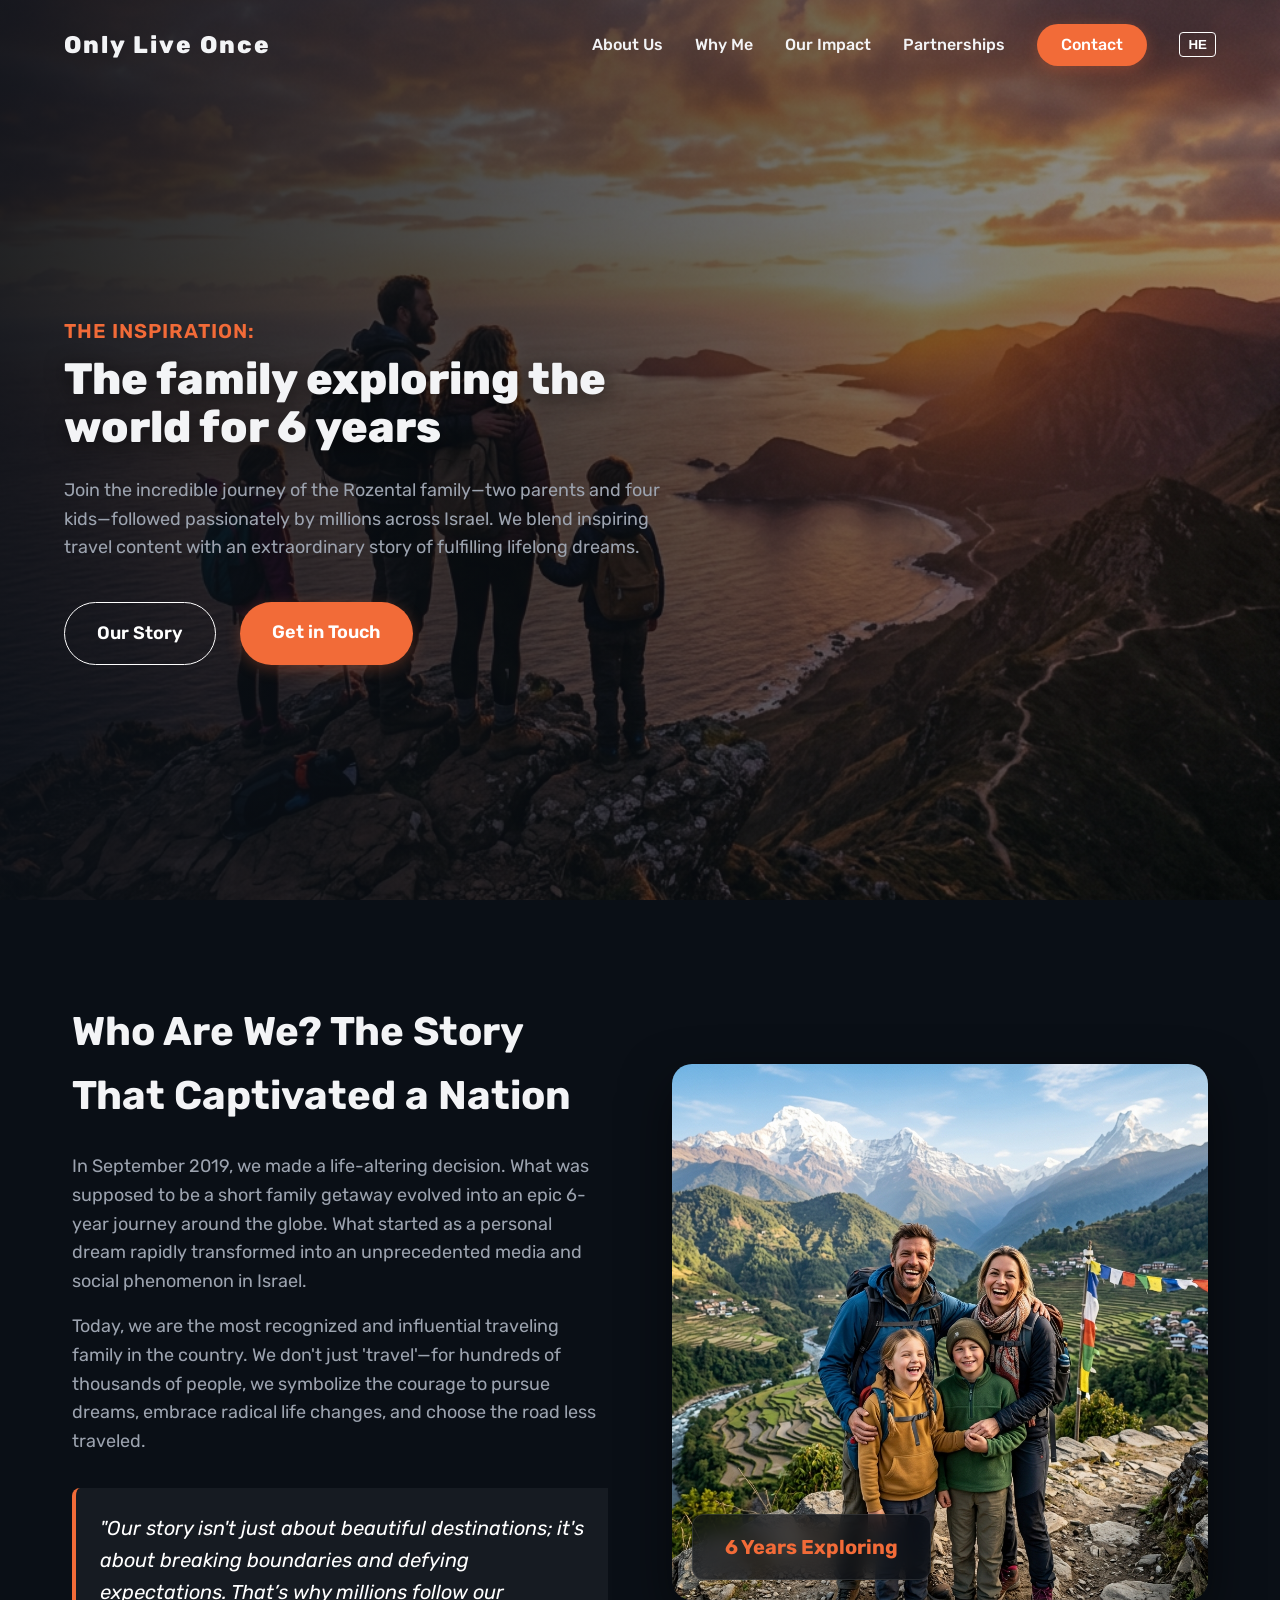
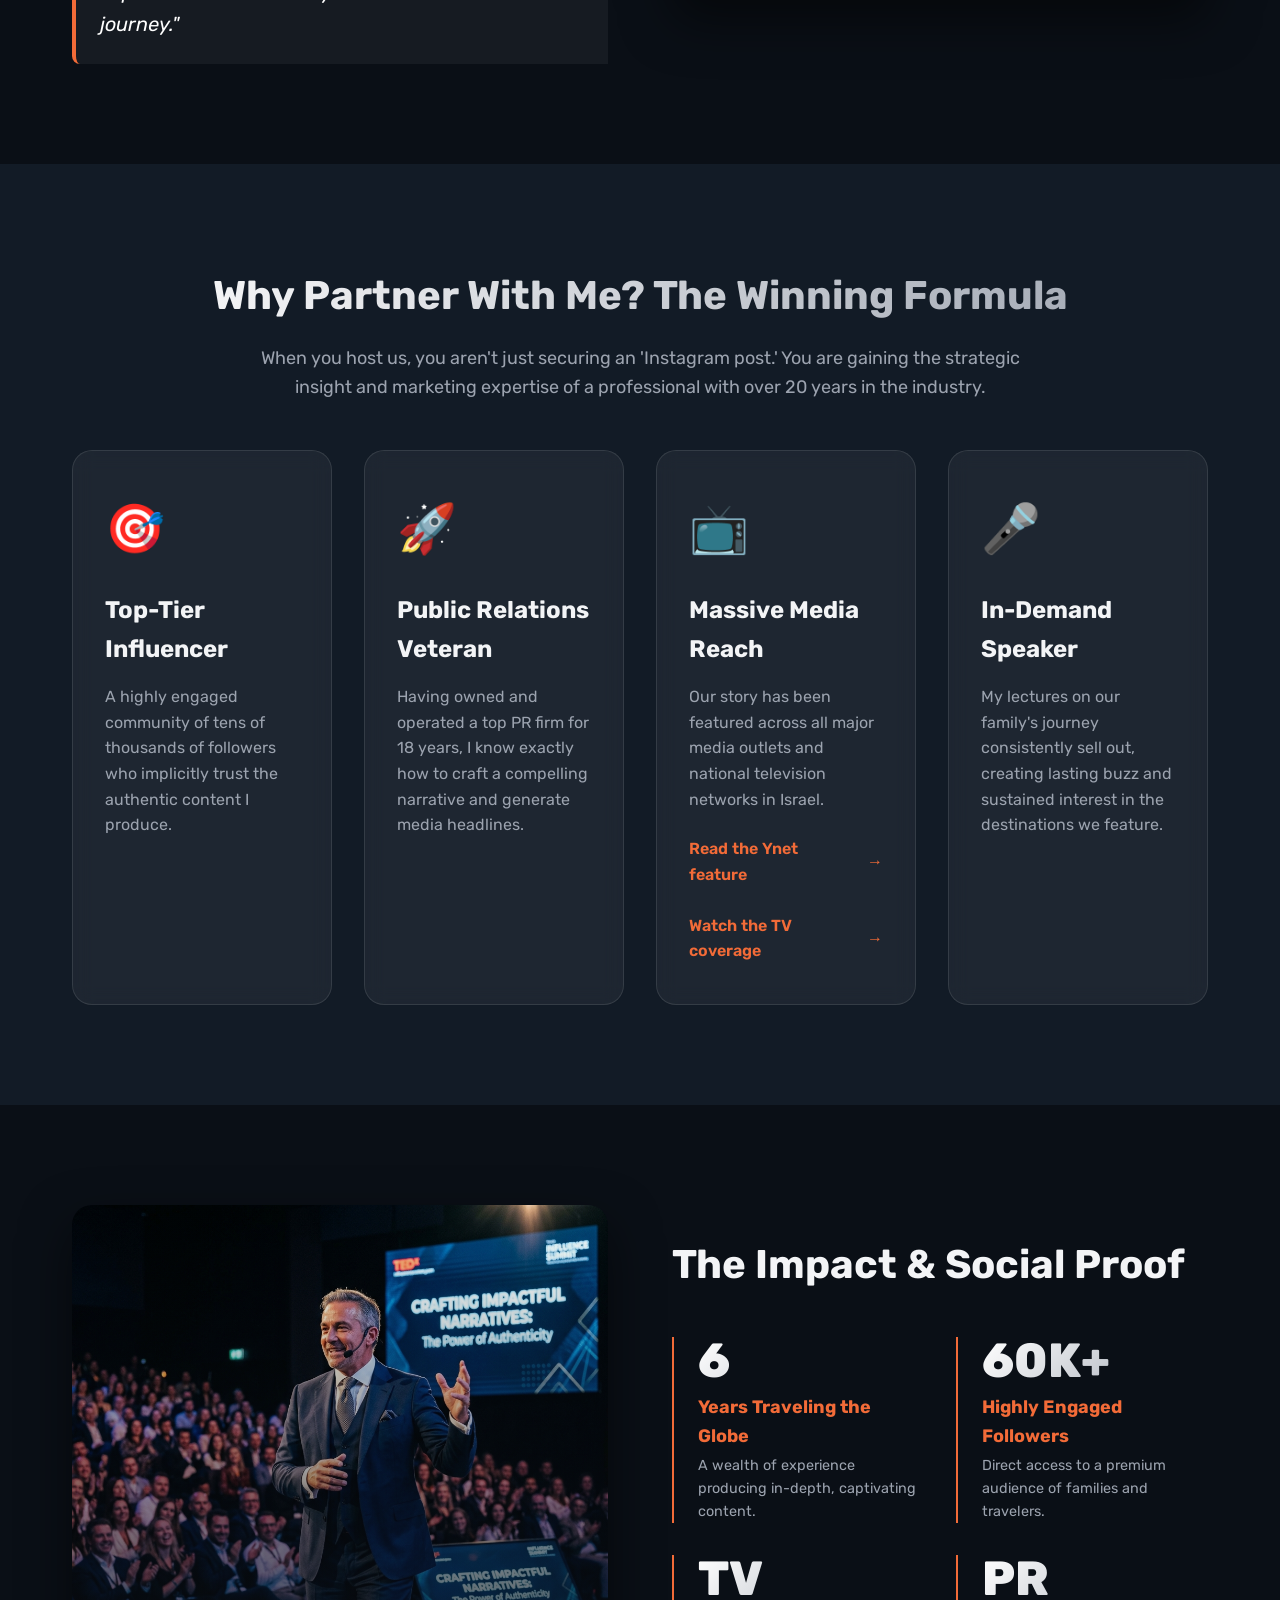
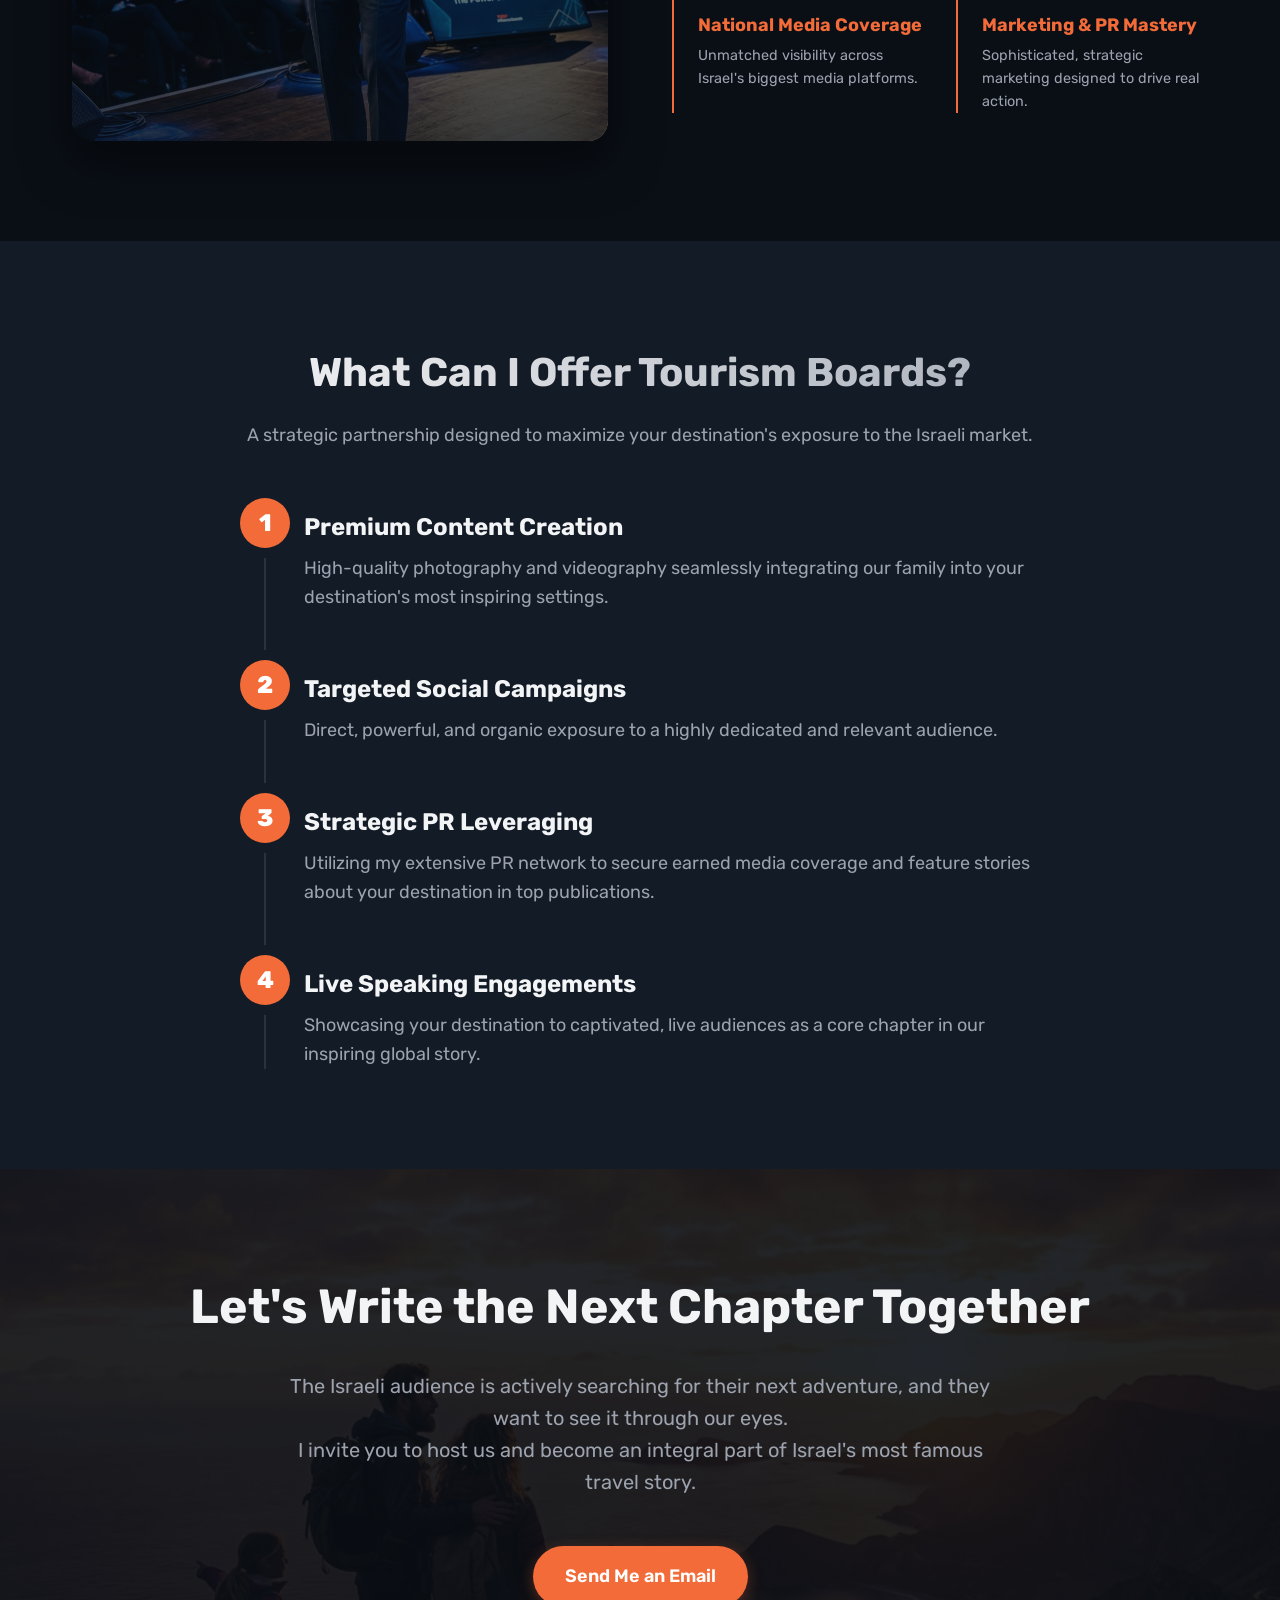
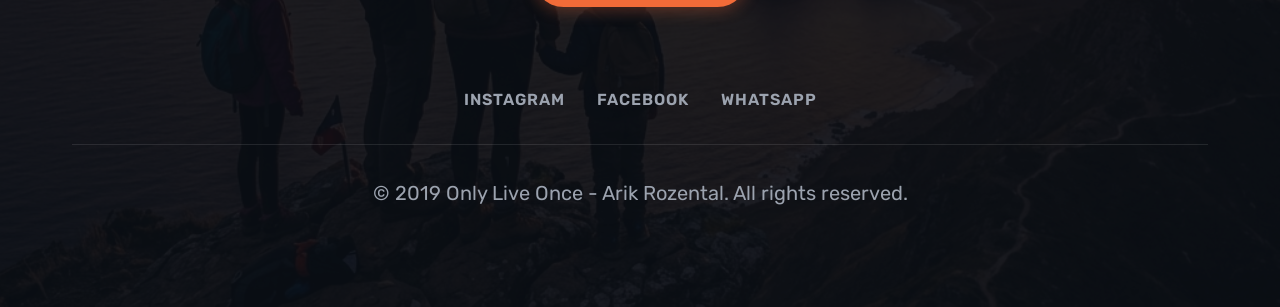
==== commit 776684a9: "Set English as default, rewrite professional translations, remove WhatsApp CTA, update hero text" ====
--- a/index.html
+++ b/index.html
@@ -1,9 +1,9 @@
 <!DOCTYPE html>
-<html lang="he" dir="rtl">
+<html lang="en" dir="ltr">
 <head>
     <meta charset="UTF-8">
     <meta name="viewport" content="width=device-width, initial-scale=1.0">
-    <meta name="description" content="אריק רוזנטל - Only Live Once. המשפחה שכבשה את ליבם של מיליונים במסע מסביב לעולם. שותפויות אסטרטגיות ויחסי ציבור.">
+    <meta name="description" content="Arik Rozental - Only Live Once. The family exploring the world for over 6 years. Strategic partnerships and PR.">
     <title>Arik Rozental | Only Live Once</title>
     
     <!-- Google Fonts: Rubik -->
@@ -22,12 +22,12 @@
             <h1 class="logo">Only Live Once</h1>
         </div>
         <nav>
-            <a href="#about" data-he="מי אנחנו" data-en="About Us">מי אנחנו</a>
-            <a href="#why-me" data-he="למה לעבוד איתי" data-en="Why Me">למה לעבוד איתי</a>
-            <a href="#stats" data-he="הוכחות" data-en="Social Proof">הוכחות</a>
-            <a href="#offer" data-he="ההצעה" data-en="The Offer">ההצעה</a>
-            <a href="#contact" class="btn-primary small" data-he="יצירת קשר" data-en="Contact">יצירת קשר</a>
-            <button id="lang-toggle" class="btn-lang">EN</button>
+            <a href="#about" data-he="מי אנחנו" data-en="About Us">About Us</a>
+            <a href="#why-me" data-he="למה לעבוד איתי" data-en="Why Me">Why Me</a>
+            <a href="#stats" data-he="הוכחות" data-en="Our Impact">Our Impact</a>
+            <a href="#offer" data-he="ההצעה" data-en="Partnerships">Partnerships</a>
+            <a href="#contact" class="btn-primary small" data-he="יצירת קשר" data-en="Contact">Contact</a>
+            <button id="lang-toggle" class="btn-lang">HE</button>
         </nav>
     </header>
 
@@ -35,12 +35,12 @@
     <section class="hero">
         <div class="hero-overlay"></div>
         <div class="hero-content">
-            <h2 class="subtitle" data-he="אריק רוזנטל" data-en="Arik Rozental">אריק רוזנטל</h2>
-            <h1 class="hero-title" data-he="ההשראה:<br>המשפחה שמטיילת בעולם כבר 6 שנים" data-en="The Inspiration:<br>The family that has been traveling the world for 6 years">ההשראה:<br>המשפחה שמטיילת בעולם כבר 6 שנים</h1>
-            <p class="hero-desc" data-he="הצטרפו למסע של משפחת רוזנטל, זוג + 4 ילדים, שמיליוני ישראלים עוקבים אחריו באדיקות. השילוב המושלם בין תוכן מעורר השראה לסיפור מיוחד על הגשמת חלומות." data-en="Join the journey of the Rozental family, a couple + 4 kids, followed passionately by millions. The perfect combination of inspiring content and a unique story about fulfilling dreams.">הצטרפו למסע של משפחת רוזנטל, זוג + 4 ילדים, שמיליוני ישראלים עוקבים אחריו באדיקות. השילוב המושלם בין תוכן מעורר השראה לסיפור מיוחד על הגשמת חלומות.</p>
+            <h2 class="subtitle" data-he="ההשראה:" data-en="The Inspiration:">The Inspiration:</h2>
+            <h1 class="hero-title" data-he="המשפחה שמטיילת בעולם כבר 6 שנים" data-en="The family exploring the world for 6 years">The family exploring the world for 6 years</h1>
+            <p class="hero-desc" data-he="הצטרפו למסע של משפחת רוזנטל, זוג + 4 ילדים, שמיליוני ישראלים עוקבים אחריו באדיקות. השילוב המושלם בין תוכן מעורר השראה לסיפור מיוחד על הגשמת חלומות." data-en="Join the incredible journey of the Rozental family—two parents and four kids—followed passionately by millions across Israel. We blend inspiring travel content with an extraordinary story of fulfilling lifelong dreams.">Join the incredible journey of the Rozental family—two parents and four kids—followed passionately by millions across Israel. We blend inspiring travel content with an extraordinary story of fulfilling lifelong dreams.</p>
             <div class="hero-buttons">
-                <a href="#about" class="btn-secondary" data-he="הסיפור שלנו" data-en="Our Story">הסיפור שלנו</a>
-                <a href="#contact" class="btn-primary" data-he="בואו נדבר" data-en="Let's Talk">בואו נדבר</a>
+                <a href="#about" class="btn-secondary" data-he="הסיפור שלנו" data-en="Our Story">Our Story</a>
+                <a href="#contact" class="btn-primary" data-he="בואו נדבר" data-en="Get in Touch">Get in Touch</a>
             </div>
         </div>
     </section>
@@ -49,16 +49,16 @@
     <section id="about" class="section about-section">
         <div class="container about-container">
             <div class="about-text">
-                <h2 data-he="מי אנחנו? הסיפור שכבש את ישראל" data-en="Who Are We? The Story That Captivated A Nation">מי אנחנו? הסיפור שכבש את ישראל</h2>
-                <p data-he="בספטמבר 2019 קיבלנו החלטה ששינתה את חיינו: יצאנו לטיול משפחתי של כמה חודשים, שהפך למסע משפחתי מסביב לעולם של 6 שנים. מה שהתחיל כחלום אישי, הפך במהירות לתופעה תקשורתית וחברתית חסרת תקדים בישראל." data-en="In September 2019, we made a life-changing decision: we set out on a family trip for a few months, which turned into a 6-year global family journey. What started as a personal dream quickly became an unprecedented media and social phenomenon.">בספטמבר 2019 קיבלנו החלטה ששינתה את חיינו: יצאנו לטיול משפחתי של כמה חודשים, שהפך למסע משפחתי מסביב לעולם של 6 שנים. מה שהתחיל כחלום אישי, הפך במהירות לתופעה תקשורתית וחברתית חסרת תקדים בישראל.</p>
-                <p data-he='היום, אנחנו המשפחה המטיילת המוכרת והמשפיעה ביותר במדינה. אנחנו לא רק "מטיילים". אנחנו מייצגים עבור מאות אלפי ישראלים את היכולת להגשים חלומות, לבצע שינוי בחיים ולבחור בדרך אחרת.' data-en='Today, we are the most recognized and influential traveling family. We don&apos;t just "travel". For hundreds of thousands of people, we represent the ability to fulfill dreams, make life changes, and choose a different path.'>היום, אנחנו המשפחה המטיילת המוכרת והמשפיעה ביותר במדינה. אנחנו לא רק "מטיילים". אנחנו מייצגים עבור מאות אלפי ישראלים את היכולת להגשים חלומות, לבצע שינוי בחיים ולבחור בדרך אחרת.</p>
-                <blockquote class="quote" data-he='"הסיפור שלנו הוא לא רק על מקומות, הוא על פריצת גבולות. זהו הסיפור שמיליוני ישראלים עוקבים אחריו באדיקות."' data-en='"Our story is not just about places, it&apos;s about breaking boundaries. This is the story that millions follow passionately."'>
-                    "הסיפור שלנו הוא לא רק על מקומות, הוא על פריצת גבולות. זהו הסיפור שמיליוני ישראלים עוקבים אחריו באדיקות."
+                <h2 data-he="מי אנחנו? הסיפור שכבש את ישראל" data-en="Who Are We? The Story That Captivated a Nation">Who Are We? The Story That Captivated a Nation</h2>
+                <p data-he="בספטמבר 2019 קיבלנו החלטה ששינתה את חיינו: יצאנו לטיול משפחתי של כמה חודשים, שהפך למסע משפחתי מסביב לעולם של 6 שנים. מה שהתחיל כחלום אישי, הפך במהירות לתופעה תקשורתית וחברתית חסרת תקדים בישראל." data-en="In September 2019, we made a life-altering decision. What was supposed to be a short family getaway evolved into an epic 6-year journey around the globe. What started as a personal dream rapidly transformed into an unprecedented media and social phenomenon in Israel.">In September 2019, we made a life-altering decision. What was supposed to be a short family getaway evolved into an epic 6-year journey around the globe. What started as a personal dream rapidly transformed into an unprecedented media and social phenomenon in Israel.</p>
+                <p data-he='היום, אנחנו המשפחה המטיילת המוכרת והמשפיעה ביותר במדינה. אנחנו לא רק "מטיילים". אנחנו מייצגים עבור מאות אלפי ישראלים את היכולת להגשים חלומות, לבצע שינוי בחיים ולבחור בדרך אחרת.' data-en="Today, we are the most recognized and influential traveling family in the country. We don't just 'travel'—for hundreds of thousands of people, we symbolize the courage to pursue dreams, embrace radical life changes, and choose the road less traveled.">Today, we are the most recognized and influential traveling family in the country. We don't just 'travel'—for hundreds of thousands of people, we symbolize the courage to pursue dreams, embrace radical life changes, and choose the road less traveled.</p>
+                <blockquote class="quote" data-he='"הסיפור שלנו הוא לא רק על מקומות, הוא על פריצת גבולות. זהו הסיפור שמיליוני ישראלים עוקבים אחריו באדיקות."' data-en='"Our story isn&apos;t just about beautiful destinations; it&apos;s about breaking boundaries and defying expectations. That’s why millions follow our journey."'>
+                    "Our story isn't just about beautiful destinations; it's about breaking boundaries and defying expectations. That’s why millions follow our journey."
                 </blockquote>
             </div>
             <div class="about-image">
                 <img src="images/family_portrait.png" alt="Family on a journey" loading="lazy">
-                <div class="glass-badge" data-he="6 שנות מסע" data-en="6 Years of Travel">6 שנות מסע</div>
+                <div class="glass-badge" data-he="6 שנות מסע" data-en="6 Years Exploring">6 Years Exploring</div>
             </div>
         </div>
     </section>
@@ -66,31 +66,31 @@
     <!-- Why Work With Me -->
     <section id="why-me" class="section why-me-section dark-bg">
         <div class="container">
-            <h2 class="section-title" data-he="למה לעבוד איתי? השילוב המנצח" data-en="Why Work With Me? The Winning Combination">למה לעבוד איתי? השילוב המנצח</h2>
-            <p class="section-subtitle" data-he='כשאתם מארחים אותנו, אתם לא מקבלים רק "פוסט באינסטגרם". אתם מקבלים חשיבה אסטרטגית עם ניסיון שיווקי של מעל 20 שנות ניסיון.' data-en='When you host us, you don&apos;t just get an "Instagram post". You get strategic thinking with over 20 years of marketing experience.'>כשאתם מארחים אותנו, אתם לא מקבלים רק "פוסט באינסטגרם". אתם מקבלים חשיבה אסטרטגית עם ניסיון שיווקי של מעל 20 שנות ניסיון.</p>
+            <h2 class="section-title" data-he="למה לעבוד איתי? השילוב המנצח" data-en="Why Partner With Me? The Winning Formula">Why Partner With Me? The Winning Formula</h2>
+            <p class="section-subtitle" data-he='כשאתם מארחים אותנו, אתם לא מקבלים רק "פוסט באינסטגרם". אתם מקבלים חשיבה אסטרטגית עם ניסיון שיווקי של מעל 20 שנות ניסיון.' data-en="When you host us, you aren't just securing an 'Instagram post.' You are gaining the strategic insight and marketing expertise of a professional with over 20 years in the industry.">When you host us, you aren't just securing an 'Instagram post.' You are gaining the strategic insight and marketing expertise of a professional with over 20 years in the industry.</p>
             
             <div class="grid features-grid">
                 <div class="card glass-card">
                     <div class="card-icon">🎯</div>
-                    <h3 data-he="המשפיען המוביל בישראל" data-en="Leading Influencer">המשפיען המוביל בישראל</h3>
-                    <p data-he="קהילת עוקבים של עשרות אלפים, המאופיינת במעורבות (Engagement) גבוהה במיוחד ואמון מלא בתוכן שאני מייצר." data-en="A community of tens of thousands of followers, characterized by extremely high engagement and full trust in the content I produce.">קהילת עוקבים של עשרות אלפים, המאופיינת במעורבות (Engagement) גבוהה במיוחד ואמון מלא בתוכן שאני מייצר.</p>
+                    <h3 data-he="המשפיען המוביל בישראל" data-en="Top-Tier Influencer">Top-Tier Influencer</h3>
+                    <p data-he="קהילת עוקבים של עשרות אלפים, המאופיינת במעורבות (Engagement) גבוהה במיוחד ואמון מלא בתוכן שאני מייצר." data-en="A highly engaged community of tens of thousands of followers who implicitly trust the authentic content I produce.">A highly engaged community of tens of thousands of followers who implicitly trust the authentic content I produce.</p>
                 </div>
                 <div class="card glass-card">
                     <div class="card-icon">🚀</div>
-                    <h3 data-he="מומחה יחסי ציבור (PR)" data-en="PR Expert">מומחה יחסי ציבור (PR)</h3>
-                    <p data-he='כבעלים ומנכ"ל של משרד יחסי ציבור מוביל מזה 18 שנים, אני יודע איך "לפצח" סיפור עיתונאי וליצור כותרות.' data-en='As the owner and CEO of a leading PR firm for 18 years, I know how to "crack" a journalistic story and create headlines.'>כבעלים ומנכ"ל של משרד יחסי ציבור מוביל מזה 18 שנים, אני יודע איך "לפצח" סיפור עיתונאי וליצור כותרות.</p>
+                    <h3 data-he="מומחה יחסי ציבור (PR)" data-en="Public Relations Veteran">Public Relations Veteran</h3>
+                    <p data-he='כבעלים ומנכ"ל של משרד יחסי ציבור מוביל מזה 18 שנים, אני יודע איך "לפצח" סיפור עיתונאי וליצור כותרות.' data-en="Having owned and operated a top PR firm for 18 years, I know exactly how to craft a compelling narrative and generate media headlines.">Having owned and operated a top PR firm for 18 years, I know exactly how to craft a compelling narrative and generate media headlines.</p>
                 </div>
                 <div class="card glass-card">
                     <div class="card-icon">📺</div>
-                    <h3 data-he="חשיפה תקשורתית רחבה" data-en="Broad Media Exposure">חשיפה תקשורתית רחבה</h3>
-                    <p data-he="הסיפור שלנו פורסם בכל אמצעי התקשורת המובילים בישראל." data-en="Our story has been published in all leading media outlets in Israel.">הסיפור שלנו פורסם בכל אמצעי התקשורת המובילים בישראל.</p>
-                    <a href="https://www.ynetnews.com/travel/article/hyrux11dg3" target="_blank" class="text-link"><span data-he="קראו ב-Ynet" data-en="Read on Ynet">קראו ב-Ynet</span> &rarr;</a><br><br>
-                    <a href="https://www.youtube.com/watch?v=_FoRsSKjGvg" target="_blank" class="text-link"><span data-he="צפו בכתבה בטלוויזיה" data-en="Watch the TV report">צפו בכתבה בטלוויזיה</span> &rarr;</a>
+                    <h3 data-he="חשיפה תקשורתית רחבה" data-en="Massive Media Reach">Massive Media Reach</h3>
+                    <p data-he="הסיפור שלנו פורסם בכל אמצעי התקשורת המובילים בישראל." data-en="Our story has been featured across all major media outlets and national television networks in Israel.">Our story has been featured across all major media outlets and national television networks in Israel.</p>
+                    <a href="https://www.ynetnews.com/travel/article/hyrux11dg3" target="_blank" class="text-link"><span data-he="קראו ב-Ynet" data-en="Read the Ynet feature">Read the Ynet feature</span> &rarr;</a><br><br>
+                    <a href="https://www.youtube.com/watch?v=_FoRsSKjGvg" target="_blank" class="text-link"><span data-he="צפו בכתבה בטלוויזיה" data-en="Watch the TV coverage">Watch the TV coverage</span> &rarr;</a>
                 </div>
                 <div class="card glass-card">
                     <div class="card-icon">🎤</div>
-                    <h3 data-he="מרצה מבוקש" data-en="Sought-After Lecturer">מרצה מבוקש</h3>
-                    <p data-he='הרצאות על הסיפור האישי נמכרות מראש (Sold Out) ומייצרות "באז" מתמשך סביב היעדים בהם ביקרנו.' data-en='Lectures on our personal story are sold out and create an ongoing buzz around the destinations we visited.'>הרצאות על הסיפור האישי נמכרות מראש (Sold Out) ומייצרות "באז" מתמשך סביב היעדים בהם ביקרנו.</p>
+                    <h3 data-he="מרצה מבוקש" data-en="In-Demand Speaker">In-Demand Speaker</h3>
+                    <p data-he='הרצאות על הסיפור האישי נמכרות מראש (Sold Out) ומייצרות "באז" מתמשך סביב היעדים בהם ביקרנו.' data-en="My lectures on our family's journey consistently sell out, creating lasting buzz and sustained interest in the destinations we feature.">My lectures on our family's journey consistently sell out, creating lasting buzz and sustained interest in the destinations we feature.</p>
                 </div>
             </div>
         </div>
@@ -100,30 +100,30 @@
     <section id="stats" class="section stats-section">
         <div class="container stats-container">
             <div class="stats-image">
-                <img src="images/tv_appearance.png" alt="Arik Rosenthal Lecturer" loading="lazy">
+                <img src="images/tv_appearance.png" alt="Arik Rozental Lecturer" loading="lazy">
             </div>
             <div class="stats-content">
-                <h2 data-he="המספרים וההוכחות (Social Proof)" data-en="Numbers & Social Proof">המספרים וההוכחות (Social Proof)</h2>
+                <h2 data-he="המספרים וההוכחות (Social Proof)" data-en="The Impact & Social Proof">The Impact & Social Proof</h2>
                 <div class="stats-grid">
                     <div class="stat-item">
                         <div class="stat-number">6</div>
-                        <div class="stat-label" data-he="שנות מסע ברחבי העולם" data-en="Years of global travel">שנות מסע ברחבי העולם</div>
-                        <div class="stat-desc" data-he="ניסיון עשיר ויכולת לייצר תוכן עומק" data-en="Rich experience & in-depth content">ניסיון עשיר ויכולת לייצר תוכן עומק</div>
+                        <div class="stat-label" data-he="שנות מסע ברחבי העולם" data-en="Years Traveling the Globe">Years Traveling the Globe</div>
+                        <div class="stat-desc" data-he="ניסיון עשיר ויכולת לייצר תוכן עומק" data-en="A wealth of experience producing in-depth, captivating content.">A wealth of experience producing in-depth, captivating content.</div>
                     </div>
                     <div class="stat-item">
                         <div class="stat-number">60K+</div>
-                        <div class="stat-label" data-he="עשרות אלפי עוקבים" data-en="Tens of thousands of followers">עשרות אלפי עוקבים</div>
-                        <div class="stat-desc" data-he="חשיפה ישירה לקהל יעד איכותי" data-en="Direct exposure to quality audience">חשיפה ישירה לקהל יעד איכותי</div>
+                        <div class="stat-label" data-he="עשרות אלפי עוקבים" data-en="Highly Engaged Followers">Highly Engaged Followers</div>
+                        <div class="stat-desc" data-he="חשיפה ישירה לקהל יעד איכותי" data-en="Direct access to a premium audience of families and travelers.">Direct access to a premium audience of families and travelers.</div>
                     </div>
                     <div class="stat-item">
                         <div class="stat-number">TV</div>
-                        <div class="stat-label" data-he="סיקור תקשורתי ארצי" data-en="National Media Coverage">סיקור תקשורתי ארצי</div>
-                        <div class="stat-desc" data-he="חשיפה ארצית בכל ערוצי המדיה" data-en="Exposure across all media channels">חשיפה ארצית בכל ערוצי המדיה</div>
+                        <div class="stat-label" data-he="סיקור תקשורתי ארצי" data-en="National Media Coverage">National Media Coverage</div>
+                        <div class="stat-desc" data-he="חשיפה ארצית בכל ערוצי המדיה" data-en="Unmatched visibility across Israel's biggest media platforms.">Unmatched visibility across Israel's biggest media platforms.</div>
                     </div>
                     <div class="stat-item">
                         <div class="stat-number">PR</div>
-                        <div class="stat-label" data-he="מומחיות בשיווק ויח&quot;צ" data-en="Marketing & PR Expertise">מומחיות בשיווק ויח"צ</div>
-                        <div class="stat-desc" data-he='שיווק חכם, מתוחכם ומניע לפעולה' data-en="Smart marketing that drives action">שיווק חכם, מתוחכם ומניע לפעולה</div>
+                        <div class="stat-label" data-he="מומחיות בשיווק ויח&quot;צ" data-en="Marketing & PR Mastery">Marketing & PR Mastery</div>
+                        <div class="stat-desc" data-he='שיווק חכם, מתוחכם ומניע לפעולה' data-en="Sophisticated, strategic marketing designed to drive real action.">Sophisticated, strategic marketing designed to drive real action.</div>
                     </div>
                 </div>
             </div>
@@ -133,29 +133,29 @@
     <!-- What I Offer -->
     <section id="offer" class="section offer-section dark-bg">
         <div class="container">
-            <h2 class="section-title" data-he="מה אני מציע לגופי תיירות?" data-en="What Do I Offer Tourism Bodies?">מה אני מציע לגופי תיירות?</h2>
-            <p class="section-subtitle" data-he="שותפות אסטרטגית שמעניקה חשיפה מקסימלית בקרב קהל היעד הישראלי" data-en="A strategic partnership that provides maximum exposure among the target audience">שותפות אסטרטגית שמעניקה חשיפה מקסימלית בקרב קהל היעד הישראלי</p>
+            <h2 class="section-title" data-he="מה אני מציע לגופי תיירות?" data-en="What Can I Offer Tourism Boards?">What Can I Offer Tourism Boards?</h2>
+            <p class="section-subtitle" data-he="שותפות אסטרטגית שמעניקה חשיפה מקסימלית בקרב קהל היעד הישראלי" data-en="A strategic partnership designed to maximize your destination's exposure to the Israeli market.">A strategic partnership designed to maximize your destination's exposure to the Israeli market.</p>
             
             <div class="offer-steps">
                 <div class="step">
                     <div class="step-number">1</div>
-                    <h3 data-he="הפקת תוכן ויזואלי ברמה גבוהה" data-en="High-Level Visual Content">הפקת תוכן ויזואלי ברמה גבוהה</h3>
-                    <p data-he="צילומים וסרטונים המשלבים את המשפחה בסיטואציות מעוררות השראה אצלכם." data-en="Photos and videos integrating the family in inspiring situations at your location.">צילומים וסרטונים המשלבים את המשפחה בסיטואציות מעוררות השראה אצלכם.</p>
+                    <h3 data-he="הפקת תוכן ויזואלי ברמה גבוהה" data-en="Premium Content Creation">Premium Content Creation</h3>
+                    <p data-he="צילומים וסרטונים המשלבים את המשפחה בסיטואציות מעוררות השראה אצלכם." data-en="High-quality photography and videography seamlessly integrating our family into your destination's most inspiring settings.">High-quality photography and videography seamlessly integrating our family into your destination's most inspiring settings.</p>
                 </div>
                 <div class="step">
                     <div class="step-number">2</div>
-                    <h3 data-he="קמפיין ברשתות החברתיות" data-en="Social Media Campaign">קמפיין ברשתות החברתיות</h3>
-                    <p data-he="חשיפה ישירה, אורגנית ועוצמתית לקהל העוקבים האדוק שלנו." data-en="Direct, organic, and powerful exposure to our dedicated followers.">חשיפה ישירה, אורגנית ועוצמתית לקהל העוקבים האדוק שלנו.</p>
+                    <h3 data-he="קמפיין ברשתות החברתיות" data-en="Targeted Social Campaigns">Targeted Social Campaigns</h3>
+                    <p data-he="חשיפה ישירה, אורגנית ועוצמתית לקהל העוקבים האדוק שלנו." data-en="Direct, powerful, and organic exposure to a highly dedicated and relevant audience.">Direct, powerful, and organic exposure to a highly dedicated and relevant audience.</p>
                 </div>
                 <div class="step">
                     <div class="step-number">3</div>
-                    <h3 data-he="מינוף תקשורתי" data-en="Media Leveraging">מינוף תקשורתי</h3>
-                    <p data-he='שימוש בניסיון שלי כאיש יח"צ כדי להכניס כתבות וסיפורים על האירוח שלכם למדיה.' data-en="Using my PR experience to get articles and stories about your hosting into the media.">שימוש בניסיון שלי כאיש יח"צ כדי להכניס כתבות וסיפורים על האירוח שלכם למדיה.</p>
+                    <h3 data-he="מינוף תקשורתי" data-en="Strategic PR Leveraging">Strategic PR Leveraging</h3>
+                    <p data-he='שימוש בניסיון שלי כאיש יח"צ כדי להכניס כתבות וסיפורים על האירוח שלכם למדיה.' data-en="Utilizing my extensive PR network to secure earned media coverage and feature stories about your destination in top publications.">Utilizing my extensive PR network to secure earned media coverage and feature stories about your destination in top publications.</p>
                 </div>
                 <div class="step">
                     <div class="step-number">4</div>
-                    <h3 data-he="שילוב בהרצאות" data-en="Lecture Integration">שילוב בהרצאות</h3>
-                    <p data-he="הצגת היעד שלכם כחלק מהסיפור האישי שלי מול קהל חי ומעורב." data-en="Presenting your destination as part of my personal story to a live, engaged audience.">הצגת היעד שלכם כחלק מהסיפור האישי שלי מול קהל חי ומעורב.</p>
+                    <h3 data-he="שילוב בהרצאות" data-en="Live Speaking Engagements">Live Speaking Engagements</h3>
+                    <p data-he="הצגת היעד שלכם כחלק מהסיפור האישי שלי מול קהל חי ומעורב." data-en="Showcasing your destination to captivated, live audiences as a core chapter in our inspiring global story.">Showcasing your destination to captivated, live audiences as a core chapter in our inspiring global story.</p>
                 </div>
             </div>
         </div>
@@ -164,35 +164,25 @@
     <!-- CTA & Footer -->
     <footer id="contact" class="footer">
         <div class="container">
-            <h2 data-he="בואו ניצור את הסיפור הבא יחד" data-en="Let's Create The Next Story Together">בואו ניצור את הסיפור הבא יחד</h2>
-            <p data-he="הקהל הישראלי מחפש את היעד הבא שלו, והוא מחפש אותו דרך העיניים שלנו.<br>אני מזמין אתכם לארח אותנו ולהפוך לחלק מהמסע ומהסיפור המפורסם ביותר בישראל." data-en="The audience is looking for its next destination, and they are looking for it through our eyes.<br>I invite you to host us and become part of this famous journey.">הקהל הישראלי מחפש את היעד הבא שלו, והוא מחפש אותו דרך העיניים שלנו.<br>אני מזמין אתכם לארח אותנו ולהפוך לחלק מהמסע ומהסיפור המפורסם ביותר בישראל.</p>
+            <h2 data-he="בואו ניצור את הסיפור הבא יחד" data-en="Let's Write the Next Chapter Together">Let's Write the Next Chapter Together</h2>
+            <p data-he="הקהל הישראלי מחפש את היעד הבא שלו, והוא מחפש אותו דרך העיניים שלנו.<br>אני מזמין אתכם לארח אותנו ולהפוך לחלק מהמסע ומהסיפור המפורסם ביותר בישראל." data-en="The Israeli audience is actively searching for their next adventure, and they want to see it through our eyes.<br>I invite you to host us and become an integral part of Israel's most famous travel story.">The Israeli audience is actively searching for their next adventure, and they want to see it through our eyes.<br>I invite you to host us and become an integral part of Israel's most famous travel story.</p>
             <div class="cta-buttons">
                 <a href="mailto:arik.rozental@gmail.com" class="btn-primary" style="margin-bottom: 1rem; display: inline-block;">
-                    <span data-he="שלחו לי אימייל" data-en="Send me an Email">שלחו לי אימייל</span>
-                </a>
-                <br>
-                <a href="https://wa.me/972506661000" target="_blank" class="btn-whatsapp" style="font-size: 1rem; padding: 0.5rem 1.5rem;">
-                    <span data-he="או בוואטסאפ" data-en="Or via WhatsApp">או בוואטסאפ</span>
+                    <span data-he="שלחו לי אימייל" data-en="Send Me an Email">Send Me an Email</span>
                 </a>
             </div>
             
             <div class="social-links">
                 <a href="#">Instagram</a>
                 <a href="#">Facebook</a>
+                <a href="https://wa.me/972506661000" target="_blank">WhatsApp</a>
             </div>
             
             <div class="footer-bottom">
-                <p data-he="&copy; 2019 Only Live Once - אריק רוזנטל. כל הזכויות שמורות." data-en="&copy; 2019 Only Live Once - Arik Rozental. All rights reserved.">&copy; 2019 Only Live Once - אריק רוזנטל. כל הזכויות שמורות.</p>
+                <p data-he="&copy; 2019 Only Live Once - אריק רוזנטל. כל הזכויות שמורות." data-en="&copy; 2019 Only Live Once - Arik Rozental. All rights reserved.">&copy; 2019 Only Live Once - Arik Rozental. All rights reserved.</p>
             </div>
         </div>
     </footer>
-
-    <!-- Floating WhatsApp for Mobile -->
-    <a href="https://wa.me/972506661000" target="_blank" class="floating-wa" title="WhatsApp">
-        <svg viewBox="0 0 24 24" width="32" height="32" style="fill:white; margin-top: 14px;">
-            <path d="M12.031 0C5.383 0 0 5.383 0 12.031c0 2.12.548 4.185 1.59 6.002L.15 23.4l5.52-1.45c1.761.96 3.737 1.468 5.761 1.468h.004c6.648 0 12.031-5.383 12.031-12.031S18.68 0 12.031 0zm0 21.417h-.003c-1.78 0-3.523-.478-5.05-1.38l-.36-.214-3.76.985.996-3.662-.236-.375a10.027 10.027 0 01-1.534-5.36c0-5.548 4.515-10.063 10.063-10.063 2.69 0 5.215 1.047 7.116 2.948 1.9 1.9 2.948 4.425 2.948 7.115 0 5.548-4.515 10.063-10.063 10.063zm5.52-7.535c-.302-.15-1.785-.88-2.062-.98-.276-.101-.478-.15-.68.15s-.78.98-.956 1.18c-.176.202-.352.227-.654.076-2.046-1.026-3.486-2.55-4.425-4.17-.126-.214.126-.214.415-.79.101-.202.05-.378-.025-.529-.076-.15-.68-1.637-.93-2.242-.24-.59-.49-.515-.68-.525-.176-.01-.378-.01-.58-.01s-.529.076-.806.378c-.276.302-1.057 1.032-1.057 2.518s1.083 2.923 1.234 3.124c.15.202 2.133 3.256 5.166 4.566 1.832.793 2.515.856 3.42.715.93-.141 2.923-1.196 3.337-2.355.415-1.158.415-2.152.29-2.355-.127-.202-.479-.302-.78-.453z"/>
-        </svg>
-    </a>
 
     <!-- Interactive Scripts -->
     <script>
@@ -218,10 +208,10 @@
 
         // Language Toggle Logic
         const langToggle = document.getElementById('lang-toggle');
-        let currentLang = 'he';
+        let currentLang = 'en'; // DEFAULT IS ENGLISH
 
         langToggle.addEventListener('click', () => {
-            currentLang = currentLang === 'he' ? 'en' : 'he';
+            currentLang = currentLang === 'en' ? 'he' : 'en';
             
             // Update html direction and language
             document.documentElement.lang = currentLang;
@@ -233,9 +223,6 @@
             // Update all translatable elements
             document.querySelectorAll('[data-he]').forEach(el => {
                 if (el.tagName === 'BR') return; // skip if somehow selected
-                // if it has child nodes that aren't just text, we need to be careful. 
-                // But in our HTML, the elements with data-he/en are directly wrapping the text.
-                // Except for the hero title which has a <br>.
                 el.innerHTML = el.getAttribute(`data-${currentLang}`);
             });
         });
--- a/styles.css
+++ b/styles.css
@@ -192,6 +192,7 @@
     align-items: center;
     position: relative;
     background: url('images/hero_bg.png') center/cover no-repeat;
+    padding-top: 80px;
 }
 
 .hero-overlay {
@@ -219,7 +220,7 @@
 }
 
 .hero-title {
-    font-size: 4.5rem;
+    font-size: 3.5rem;
     font-weight: 800;
     line-height: 1.1;
     margin-bottom: 1.5rem;
@@ -227,7 +228,7 @@
 }
 
 .hero-desc {
-    font-size: 1.25rem;
+    font-size: 1.125rem;
     color: var(--text-gray);
     margin-bottom: 2.5rem;
     max-width: 600px;
@@ -547,6 +548,10 @@
 /* ------------------------
    LTR Support (English)
 ------------------------ */
+html[dir="ltr"] .hero-title {
+    font-size: 2.75rem; /* Make English text fit perfectly without massive wrapping */
+}
+
 html[dir="ltr"] .offer-steps::before {
     right: auto;
     left: 24px;
@@ -562,35 +567,20 @@
     left: 0;
 }
 
-/* ------------------------
-   Floating WhatsApp (Mobile Focus)
------------------------- */
-.floating-wa {
-    display: none;
-    position: fixed;
-    bottom: 20px;
-    right: 20px;
-    background-color: #25D366;
-    color: white;
-    width: 60px;
-    height: 60px;
-    border-radius: 50%;
-    text-align: center;
-    line-height: 60px;
-    font-size: 2rem;
-    box-shadow: 0 4px 15px rgba(37, 211, 102, 0.4);
-    z-index: 1000;
-    transition: var(--transition);
-}
-
-.floating-wa:hover {
-    transform: scale(1.1);
-}
-
-html[dir="ltr"] .floating-wa {
-    right: auto;
-    left: 20px;
-}
+html[dir="ltr"] .quote {
+    border-right: none;
+    border-left: 4px solid var(--primary);
+    border-radius: 8px 0 0 8px;
+}
+
+html[dir="ltr"] .stat-item {
+    border-right: none;
+    border-left: 2px solid var(--primary);
+    padding-right: 0;
+    padding-left: 1.5rem;
+}
+
+
 
 /* ------------------------
    Responsive Design
@@ -627,8 +617,6 @@
     .step-number { width: 40px; height: 40px; font-size: 1.25rem; }
     
     .glass-badge { position: relative; bottom: auto; left: auto; display: block; text-align: center; border-radius: 0 0 20px 20px; }
-    
-    .floating-wa { display: block; } /* Show floating WA on mobile */
 }
 
 @media (max-width: 480px) {
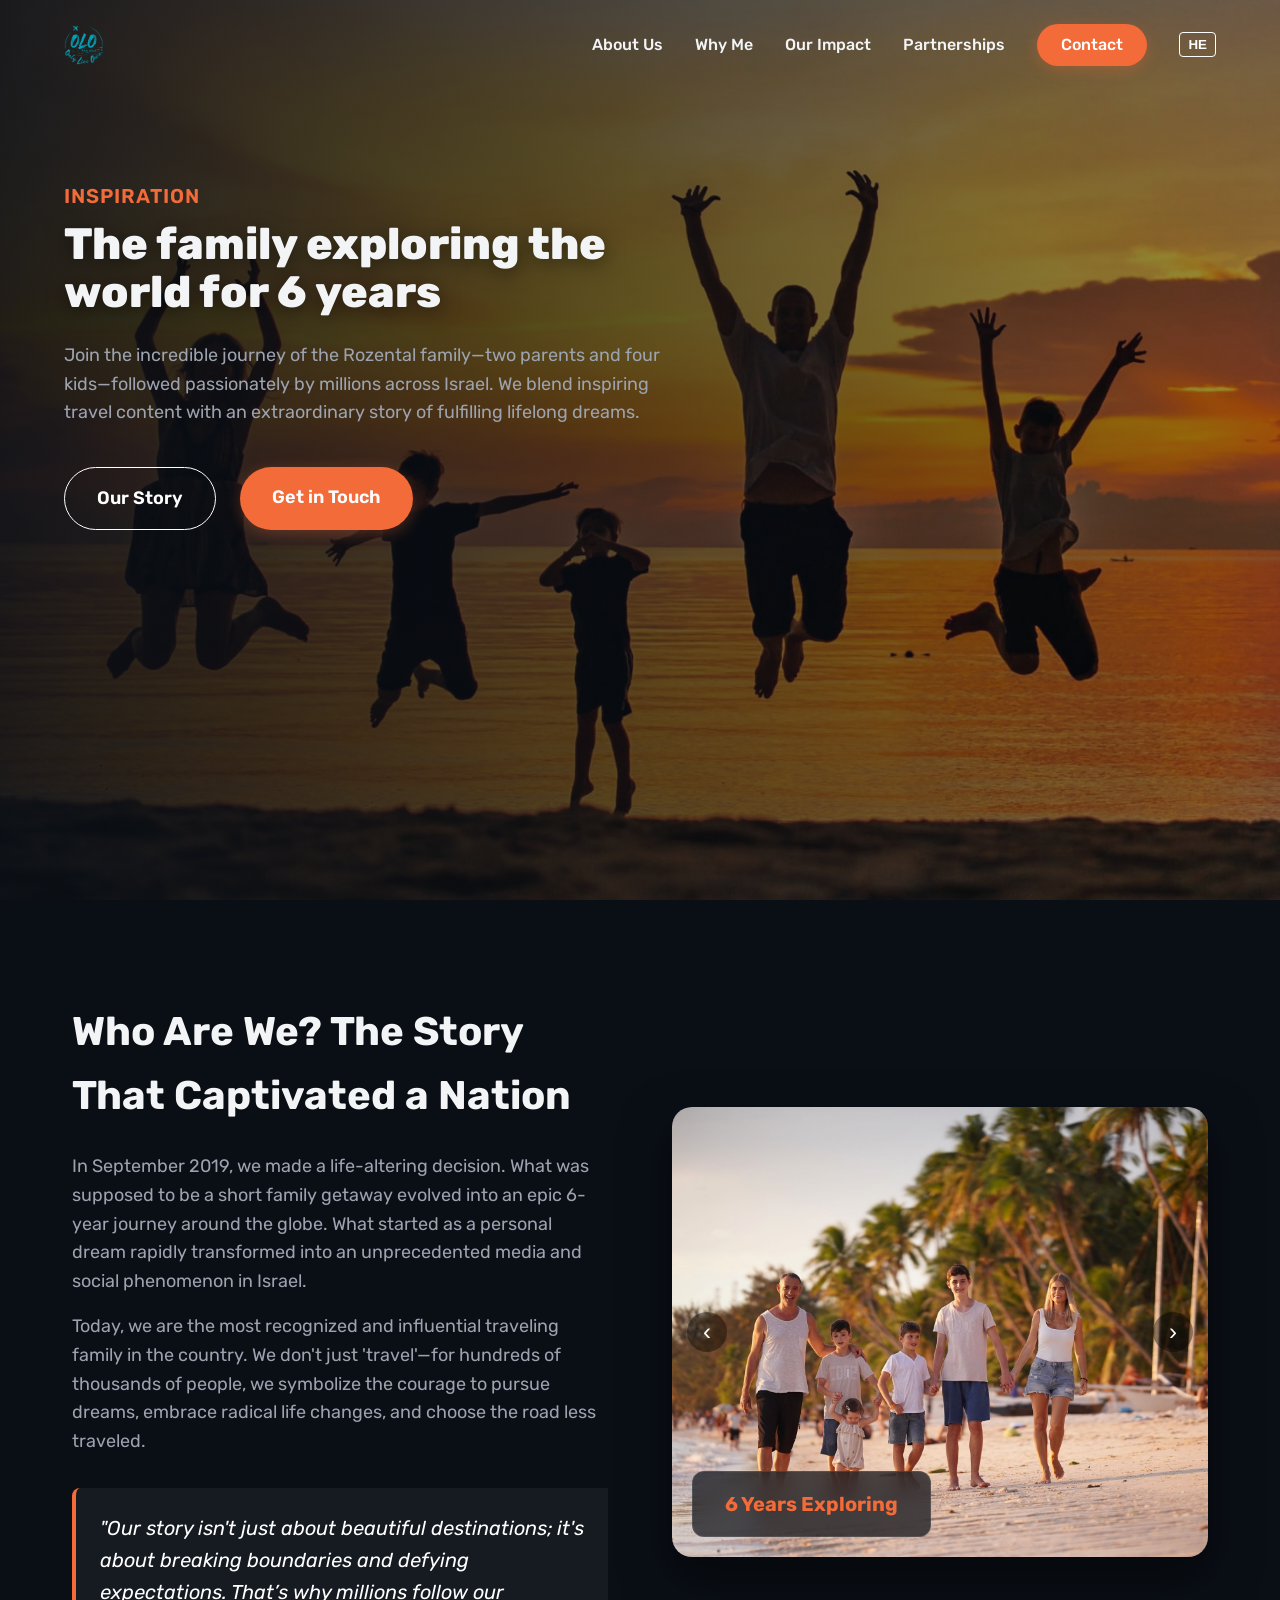
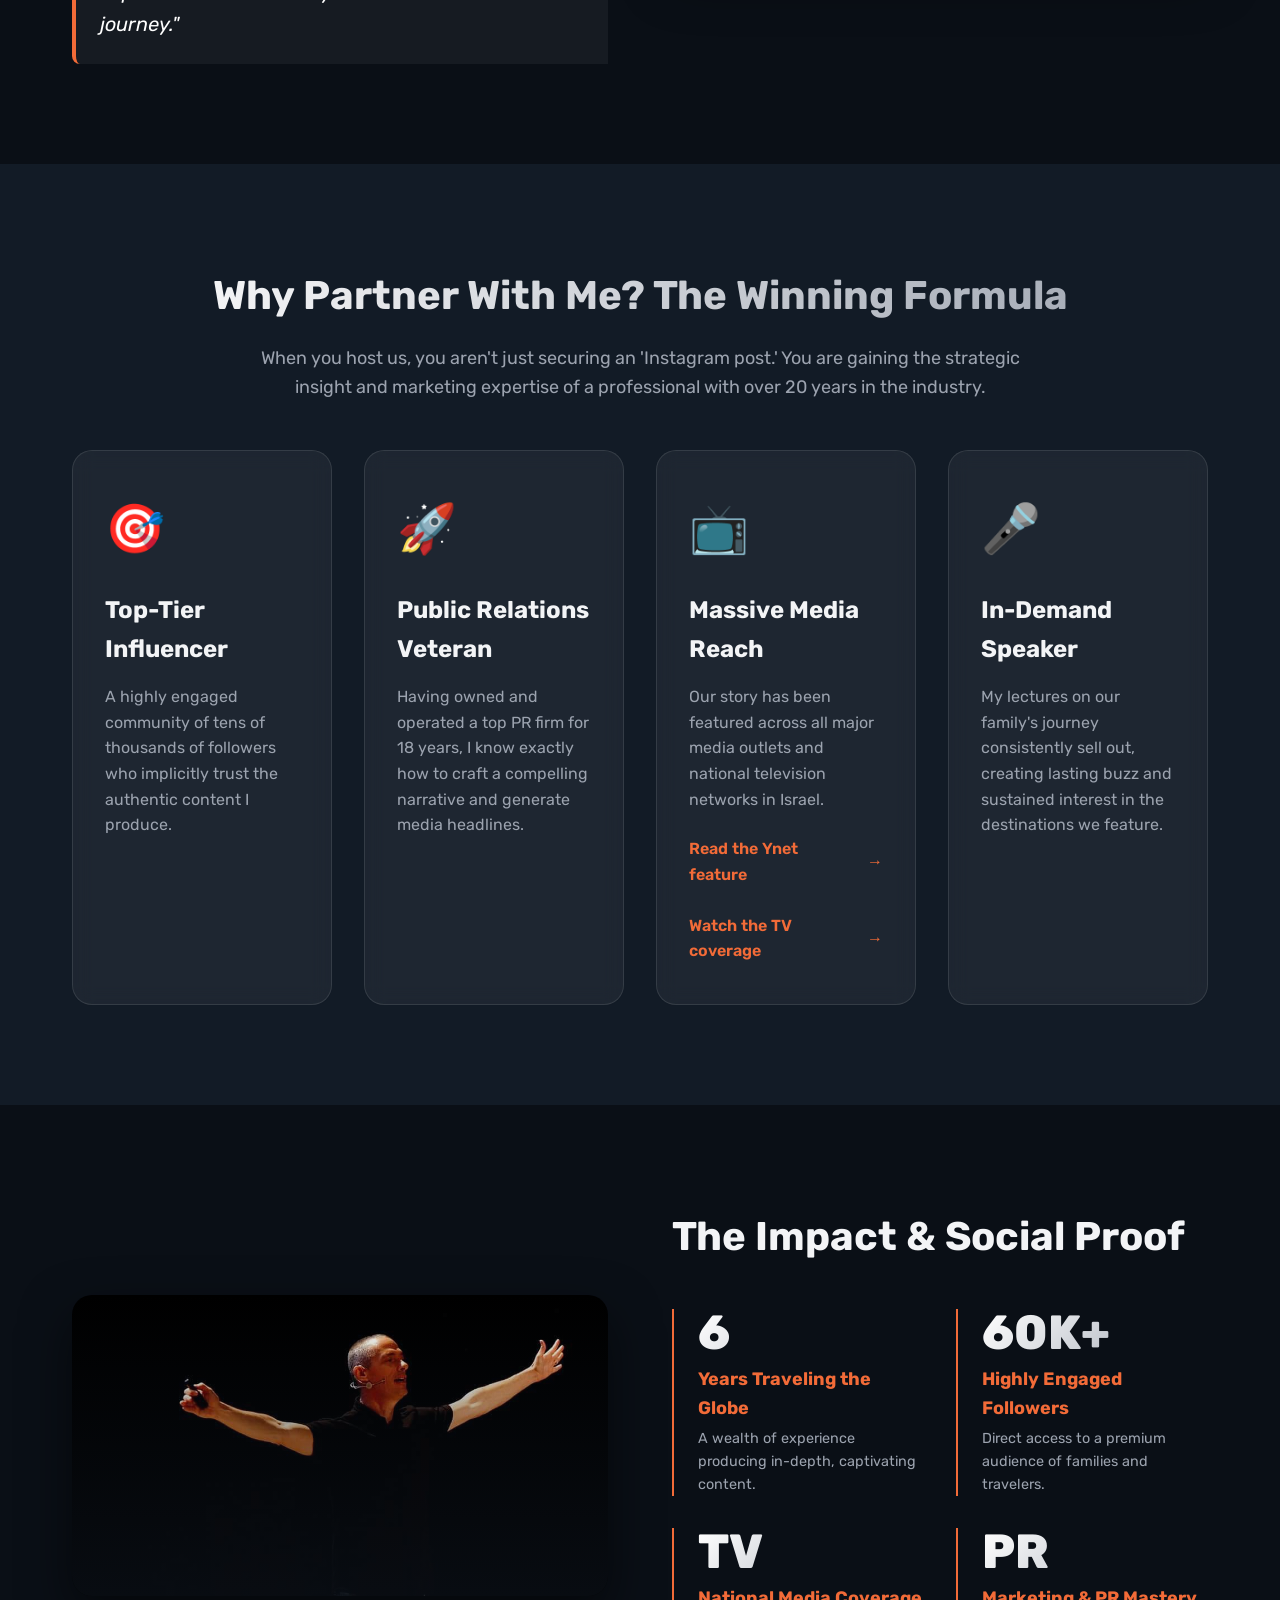
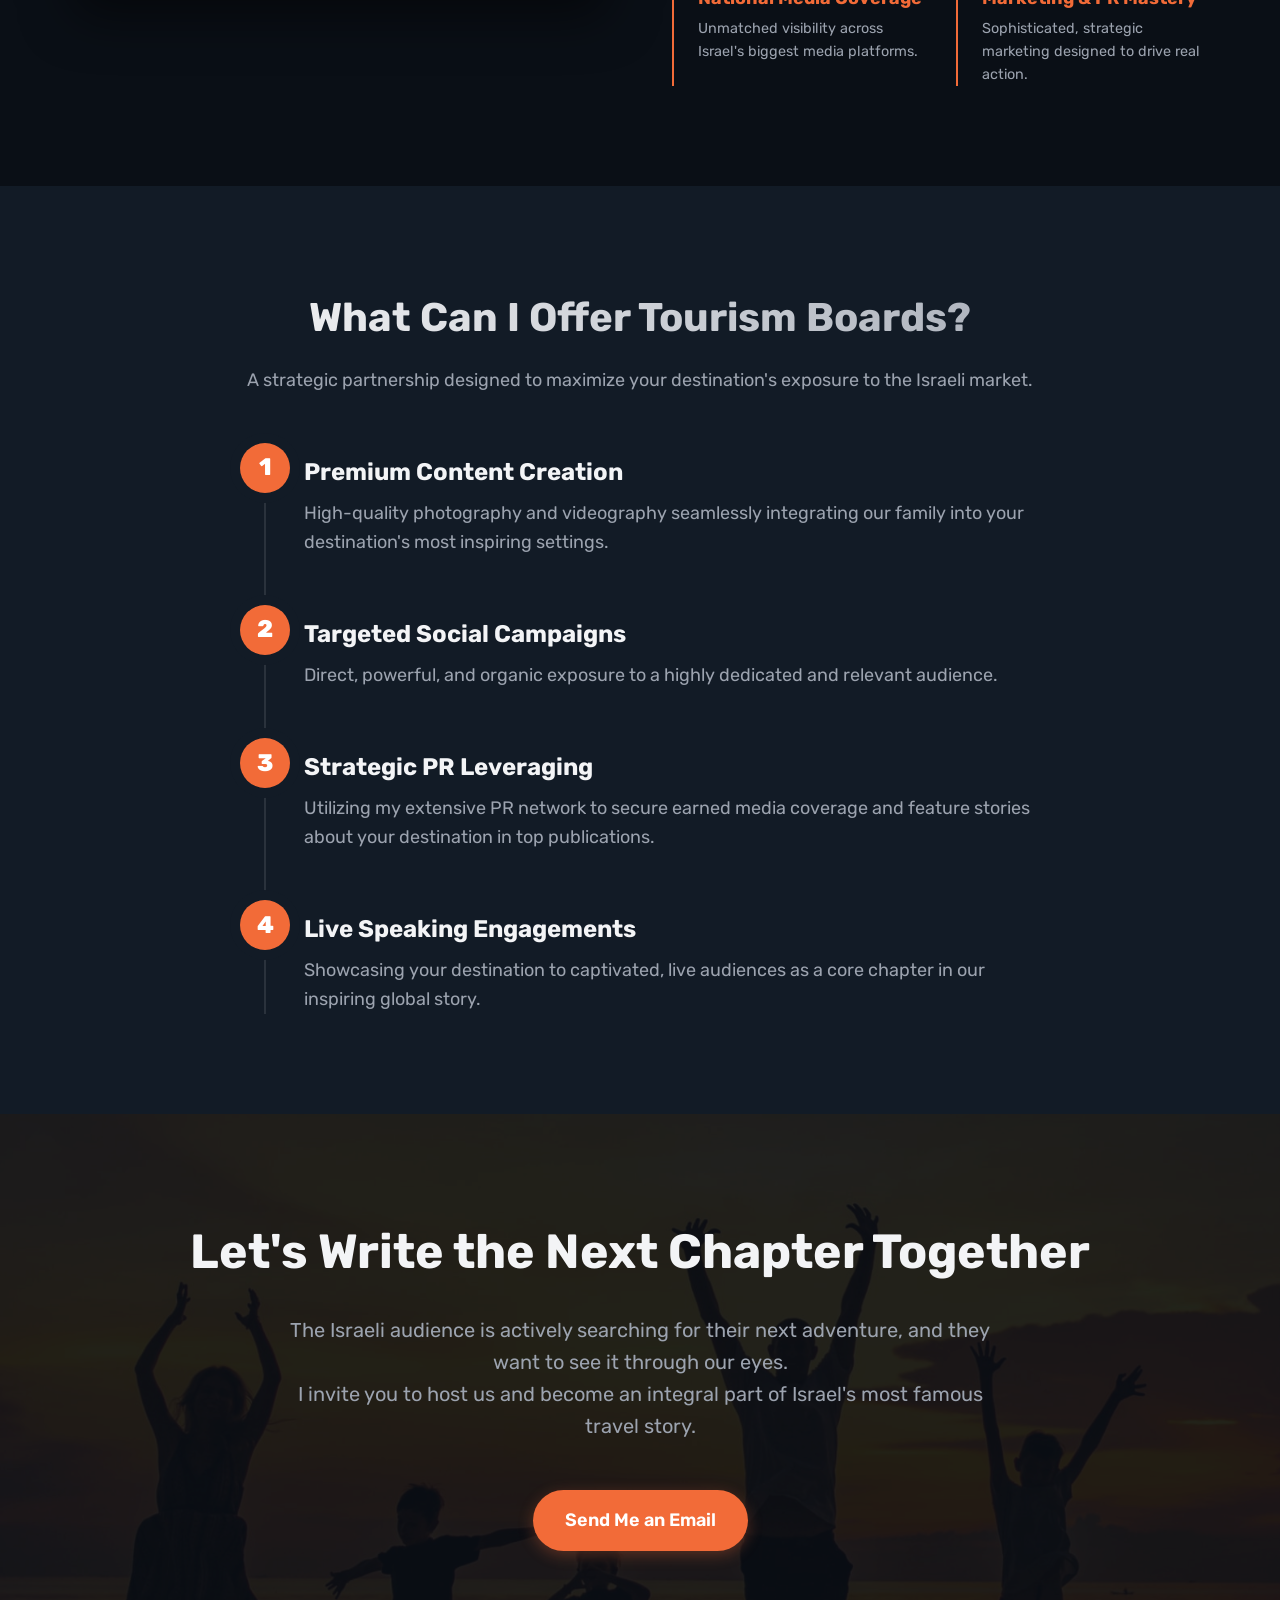
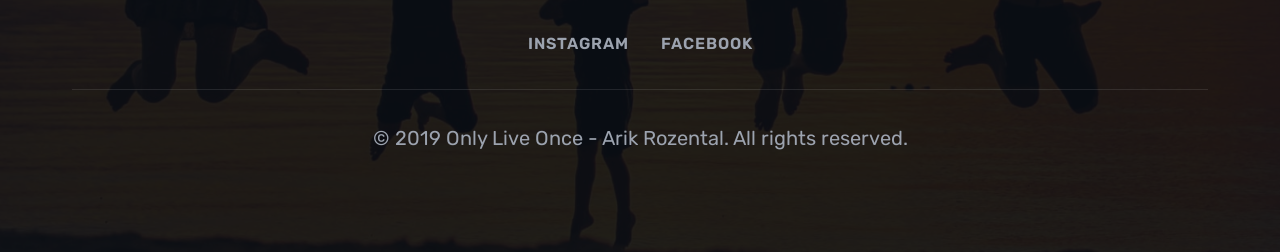
==== commit 41d701a2: "Add new images, setup about section carousel, fix hero alignment, use Inspiration subtitle" ====
--- a/index.html
+++ b/index.html
@@ -19,7 +19,7 @@
     <!-- Header / Navbar -->
     <header class="navbar">
         <div class="logo-container">
-            <h1 class="logo">Only Live Once</h1>
+            <a href="#"><img src="images/logo.png" alt="Only Live Once Logo" class="logo-img" style="height: 40px;"></a>
         </div>
         <nav>
             <a href="#about" data-he="מי אנחנו" data-en="About Us">About Us</a>
@@ -35,7 +35,7 @@
     <section class="hero">
         <div class="hero-overlay"></div>
         <div class="hero-content">
-            <h2 class="subtitle" data-he="ההשראה:" data-en="The Inspiration:">The Inspiration:</h2>
+            <h2 class="subtitle" data-he="השראה" data-en="Inspiration">Inspiration</h2>
             <h1 class="hero-title" data-he="המשפחה שמטיילת בעולם כבר 6 שנים" data-en="The family exploring the world for 6 years">The family exploring the world for 6 years</h1>
             <p class="hero-desc" data-he="הצטרפו למסע של משפחת רוזנטל, זוג + 4 ילדים, שמיליוני ישראלים עוקבים אחריו באדיקות. השילוב המושלם בין תוכן מעורר השראה לסיפור מיוחד על הגשמת חלומות." data-en="Join the incredible journey of the Rozental family—two parents and four kids—followed passionately by millions across Israel. We blend inspiring travel content with an extraordinary story of fulfilling lifelong dreams.">Join the incredible journey of the Rozental family—two parents and four kids—followed passionately by millions across Israel. We blend inspiring travel content with an extraordinary story of fulfilling lifelong dreams.</p>
             <div class="hero-buttons">
@@ -56,8 +56,14 @@
                     "Our story isn't just about beautiful destinations; it's about breaking boundaries and defying expectations. That’s why millions follow our journey."
                 </blockquote>
             </div>
-            <div class="about-image">
-                <img src="images/family_portrait.png" alt="Family on a journey" loading="lazy">
+            <div class="about-image carousel-container">
+                <div class="carousel">
+                    <img src="images/1.jpg" alt="Family Journey 1" class="carousel-img active" loading="lazy">
+                    <img src="images/2.jpg" alt="Family Journey 2" class="carousel-img" loading="lazy">
+                    <img src="images/3.jpg" alt="Family Journey 3" class="carousel-img" loading="lazy">
+                </div>
+                <button class="carousel-btn prev" aria-label="Previous">&lsaquo;</button>
+                <button class="carousel-btn next" aria-label="Next">&rsaquo;</button>
                 <div class="glass-badge" data-he="6 שנות מסע" data-en="6 Years Exploring">6 Years Exploring</div>
             </div>
         </div>
@@ -100,7 +106,7 @@
     <section id="stats" class="section stats-section">
         <div class="container stats-container">
             <div class="stats-image">
-                <img src="images/tv_appearance.png" alt="Arik Rozental Lecturer" loading="lazy">
+                <img src="images/tv_appearance.jpeg" alt="Arik Rozental Lecturer" loading="lazy">
             </div>
             <div class="stats-content">
                 <h2 data-he="המספרים וההוכחות (Social Proof)" data-en="The Impact & Social Proof">The Impact & Social Proof</h2>
@@ -175,7 +181,6 @@
             <div class="social-links">
                 <a href="#">Instagram</a>
                 <a href="#">Facebook</a>
-                <a href="https://wa.me/972506661000" target="_blank">WhatsApp</a>
             </div>
             
             <div class="footer-bottom">
@@ -226,6 +231,35 @@
                 el.innerHTML = el.getAttribute(`data-${currentLang}`);
             });
         });
+
+        // Carousel Logic
+        const slides = document.querySelectorAll('.carousel-img');
+        const prevBtn = document.querySelector('.carousel-btn.prev');
+        const nextBtn = document.querySelector('.carousel-btn.next');
+        let currentSlide = 0;
+
+        function showSlide(index) {
+            slides.forEach(slide => slide.classList.remove('active'));
+            if (index >= slides.length) currentSlide = 0;
+            if (index < 0) currentSlide = slides.length - 1;
+            slides[currentSlide].classList.add('active');
+        }
+
+        nextBtn.addEventListener('click', () => {
+            currentSlide++;
+            showSlide(currentSlide);
+        });
+
+        prevBtn.addEventListener('click', () => {
+            currentSlide--;
+            showSlide(currentSlide);
+        });
+
+        // Auto-play carousel
+        setInterval(() => {
+            currentSlide++;
+            showSlide(currentSlide);
+        }, 5000);
     </script>
 </body>
 </html>
--- a/styles.css
+++ b/styles.css
@@ -189,10 +189,10 @@
     height: 100vh;
     min-height: 700px;
     display: flex;
-    align-items: center;
-    position: relative;
-    background: url('images/hero_bg.png') center/cover no-repeat;
-    padding-top: 80px;
+    align-items: flex-start;
+    position: relative;
+    background: url('images/hero_bg.jpeg') center/cover no-repeat;
+    padding-top: 180px;
 }
 
 .hero-overlay {
@@ -283,12 +283,62 @@
     box-shadow: 0 20px 50px rgba(0,0,0,0.5);
 }
 
-.about-image img {
-    transition: transform 0.5s ease;
-}
-
-.about-image:hover img {
+/* Carousel Specific */
+.carousel-container {
+    height: 450px;
+}
+
+.carousel {
+    width: 100%;
+    height: 100%;
+    position: relative;
+}
+
+.carousel-img {
+    position: absolute;
+    top: 0;
+    left: 0;
+    width: 100%;
+    height: 100%;
+    object-fit: cover;
+    opacity: 0;
+    transition: opacity 0.8s ease-in-out, transform 8s linear;
+}
+
+.carousel-img.active {
+    opacity: 1;
     transform: scale(1.05);
+}
+
+.carousel-btn {
+    position: absolute;
+    top: 50%;
+    transform: translateY(-50%);
+    background: rgba(0, 0, 0, 0.4);
+    color: white;
+    border: none;
+    cursor: pointer;
+    width: 40px;
+    height: 40px;
+    border-radius: 50%;
+    font-size: 1.5rem;
+    z-index: 10;
+    display: flex;
+    align-items: center;
+    justify-content: center;
+    transition: var(--transition);
+}
+
+.carousel-btn:hover {
+    background: var(--primary);
+}
+
+.carousel-btn.prev {
+    left: 15px;
+}
+
+.carousel-btn.next {
+    right: 15px;
 }
 
 .glass-badge {
@@ -485,7 +535,7 @@
 ------------------------ */
 .footer {
     padding: 100px 0 50px;
-    background: url('images/hero_bg.png') center/cover no-repeat;
+    background: url('images/hero_bg.jpeg') center/cover no-repeat;
     position: relative;
     text-align: center;
 }
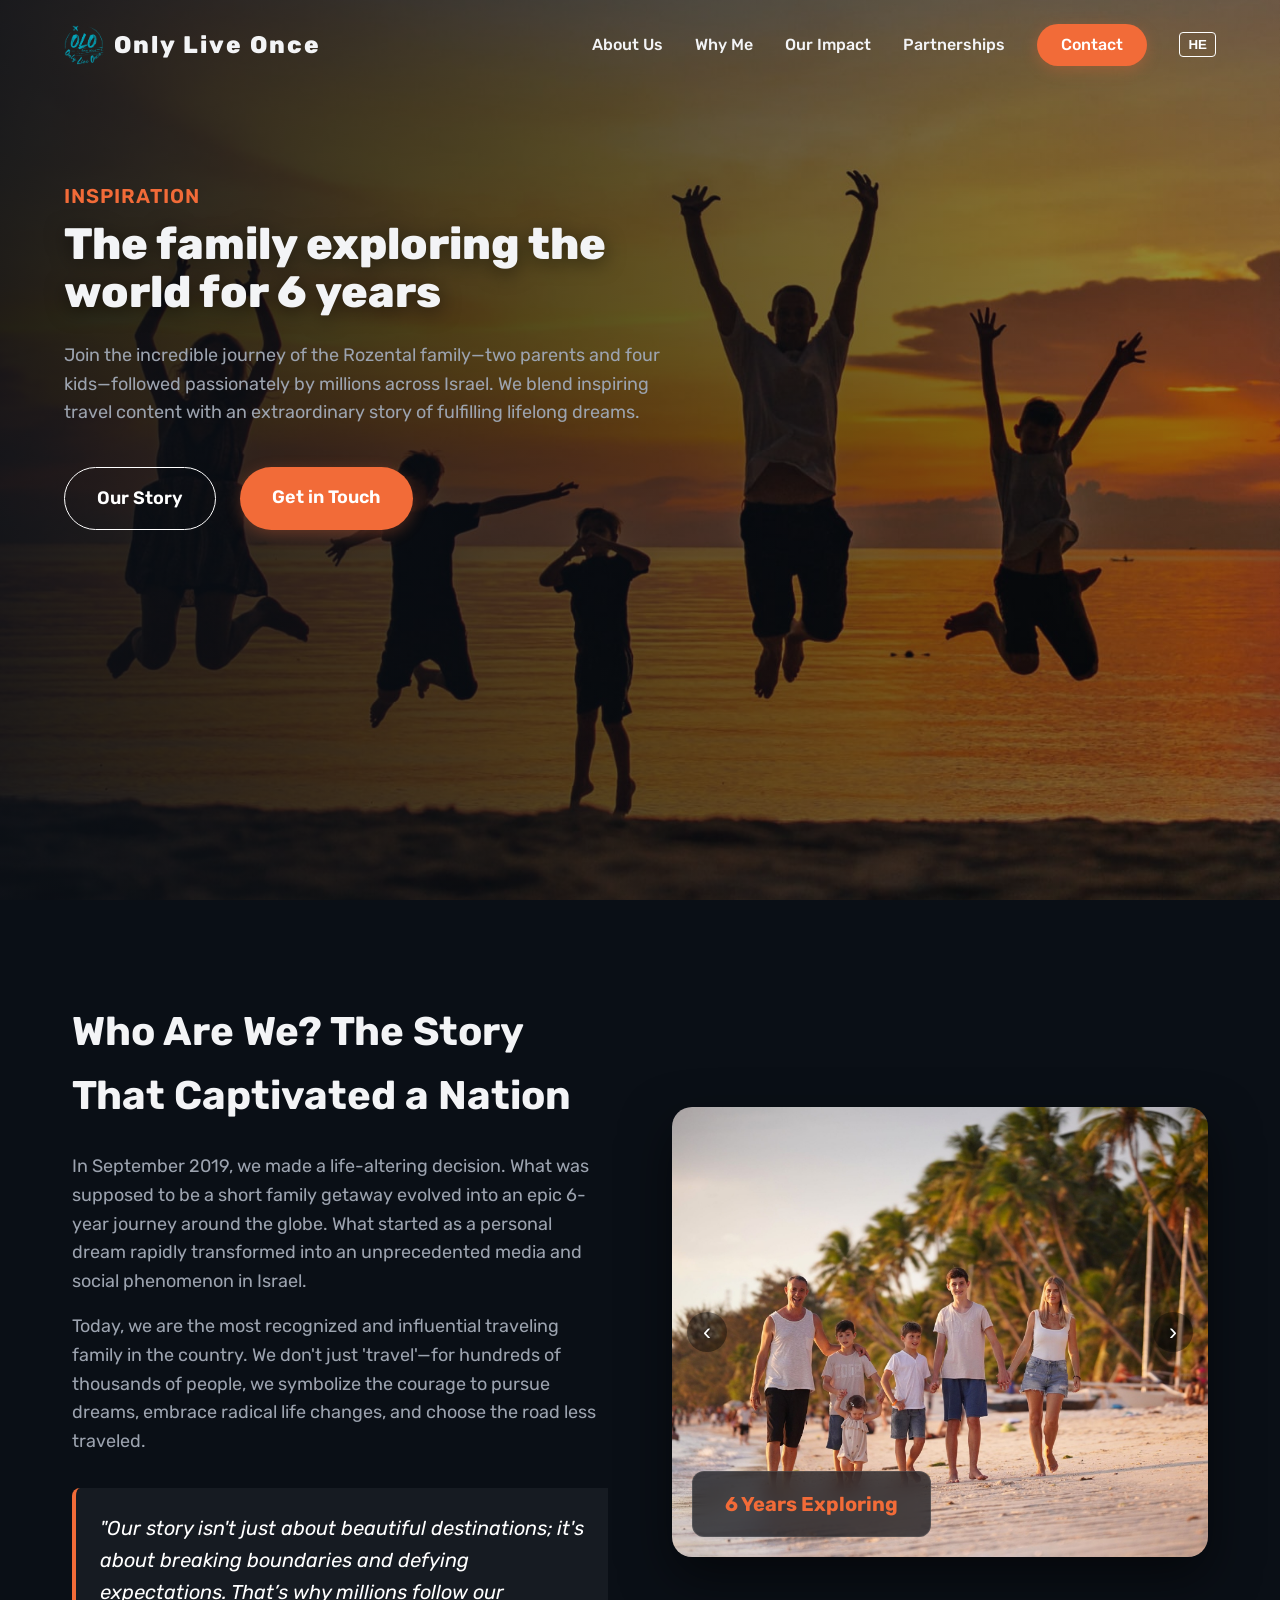
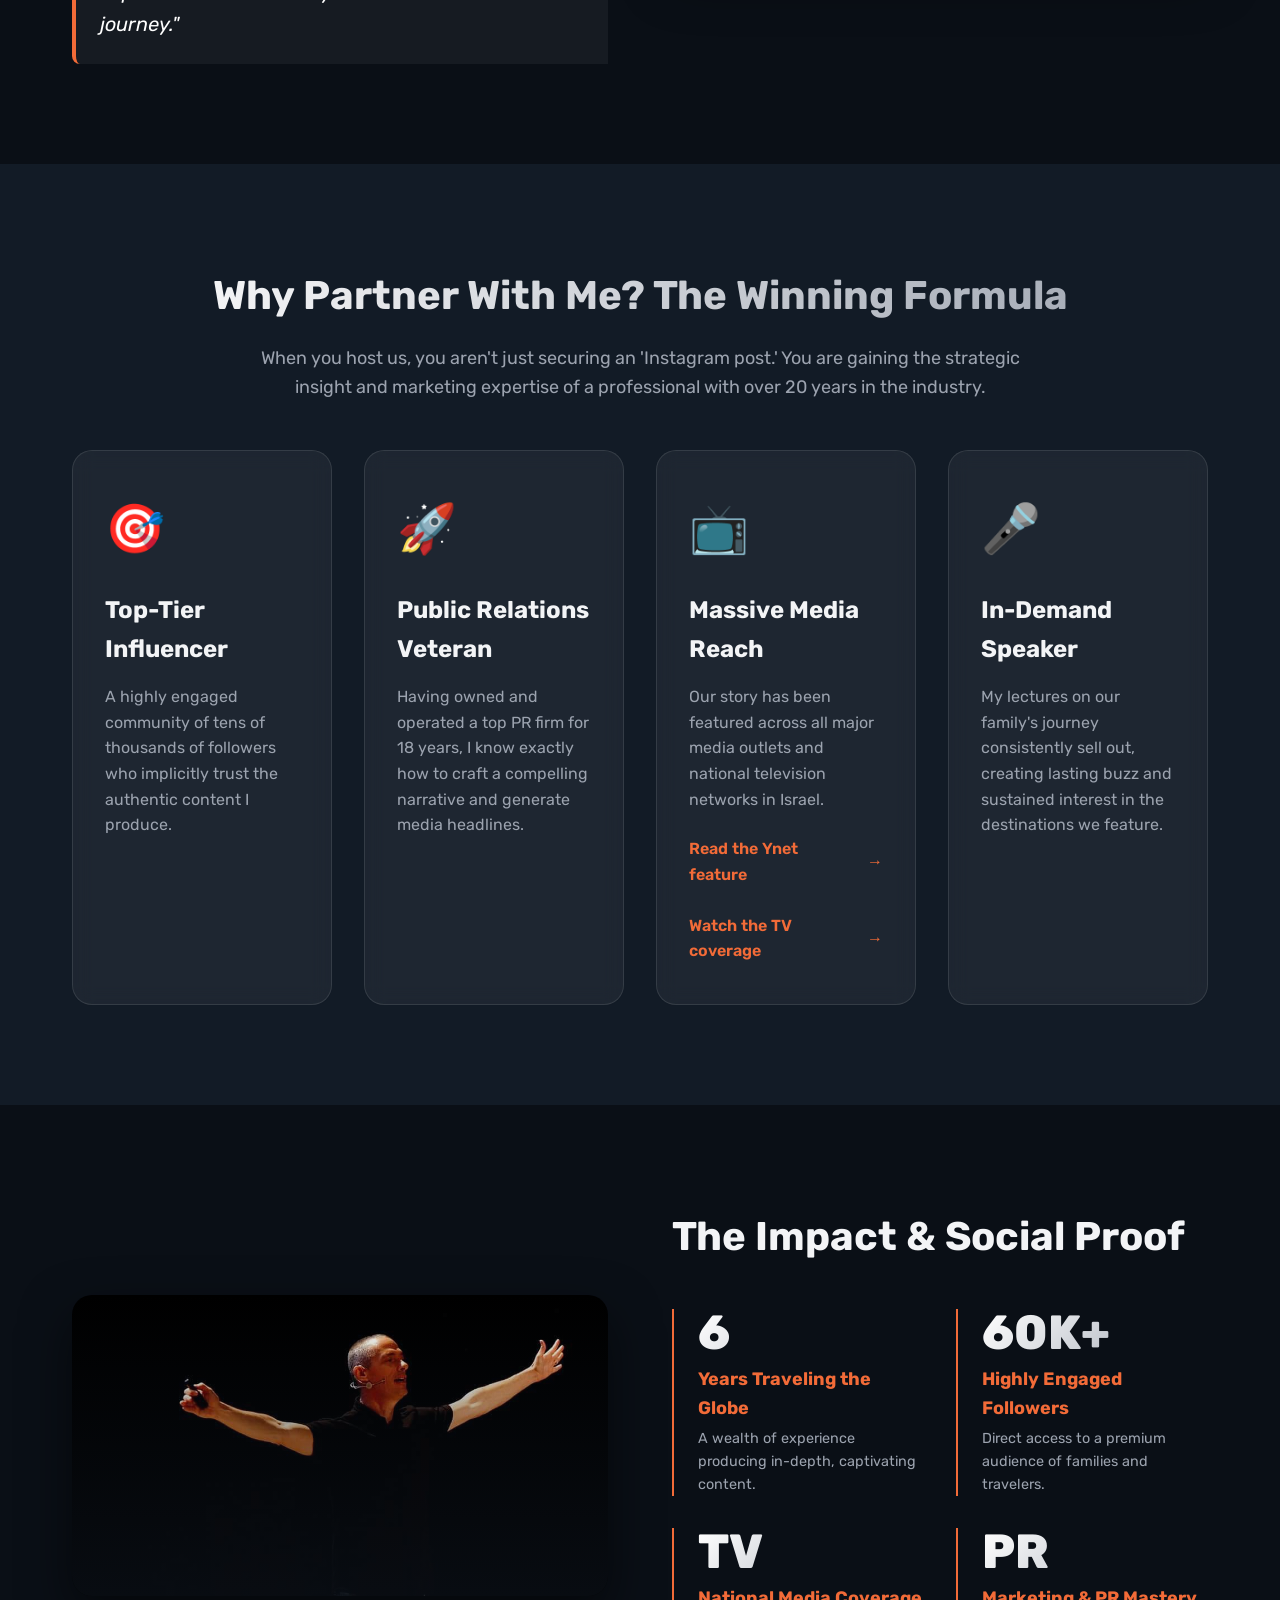
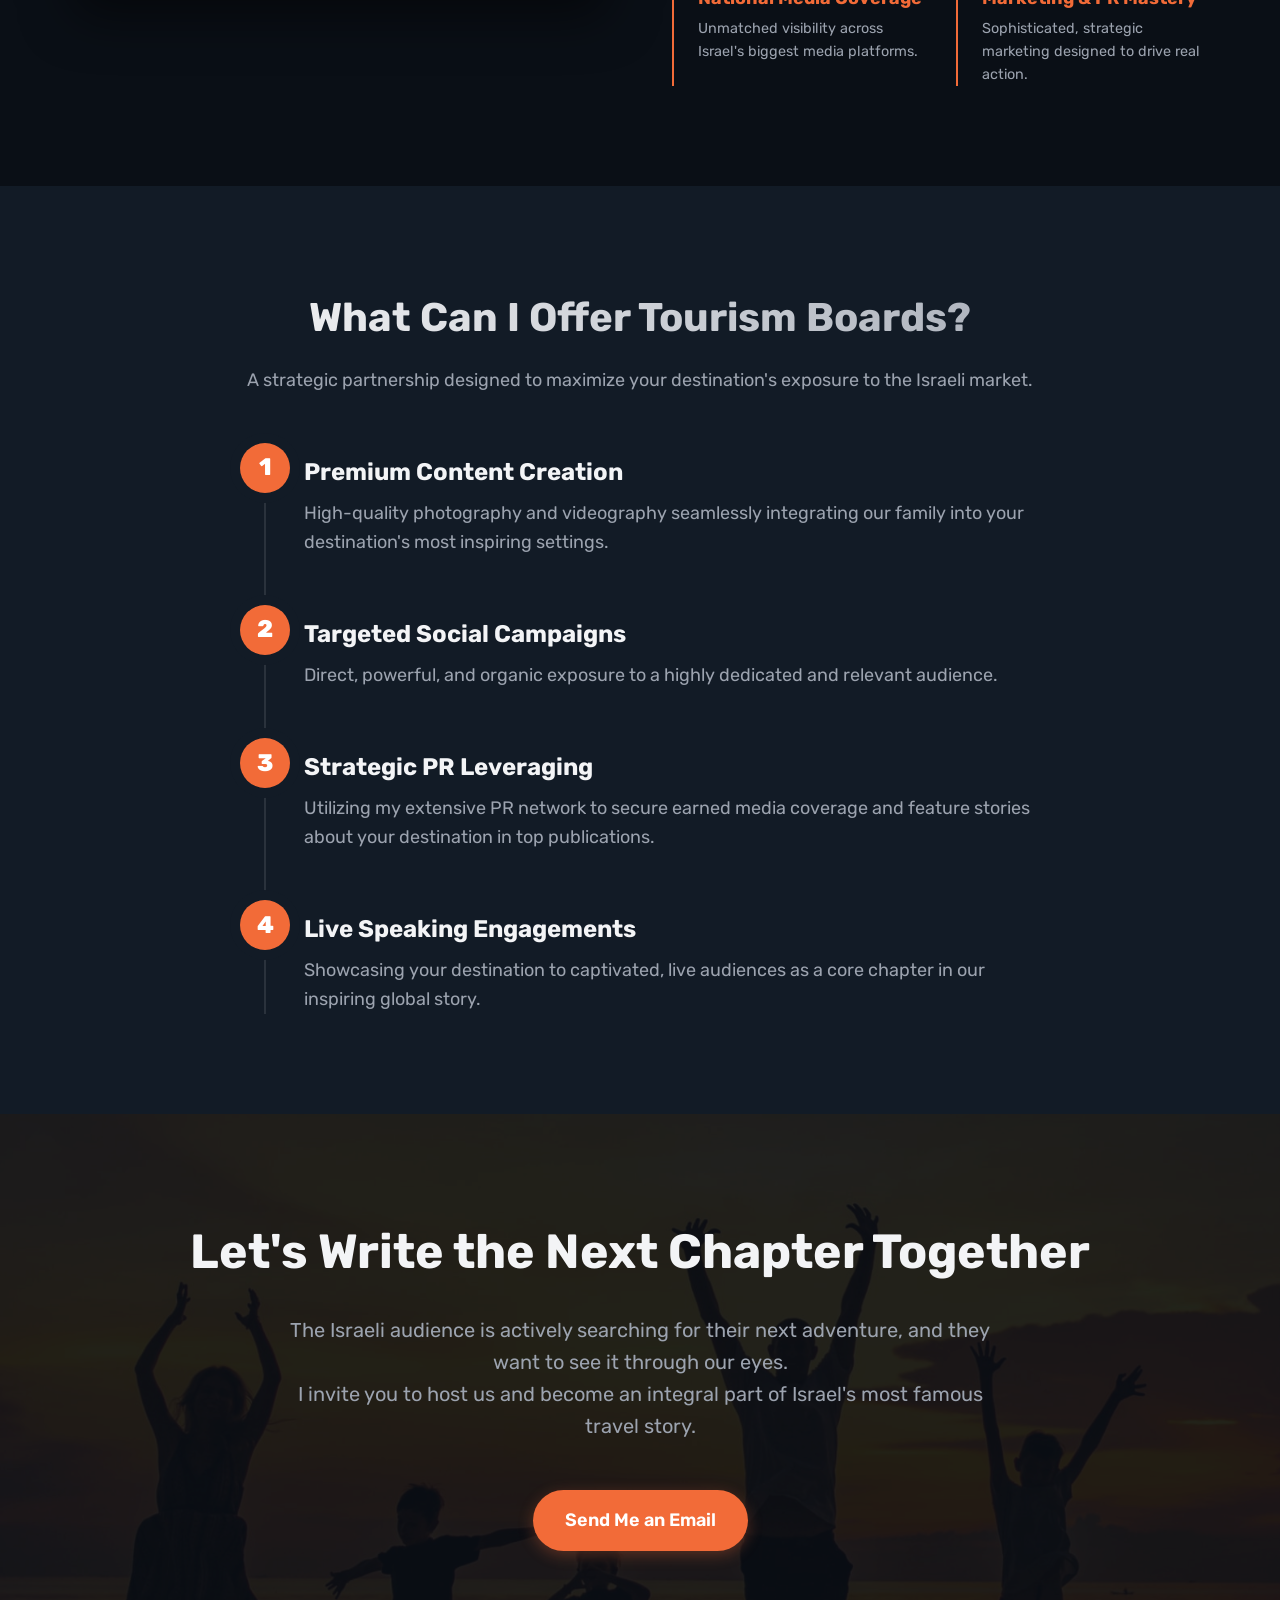
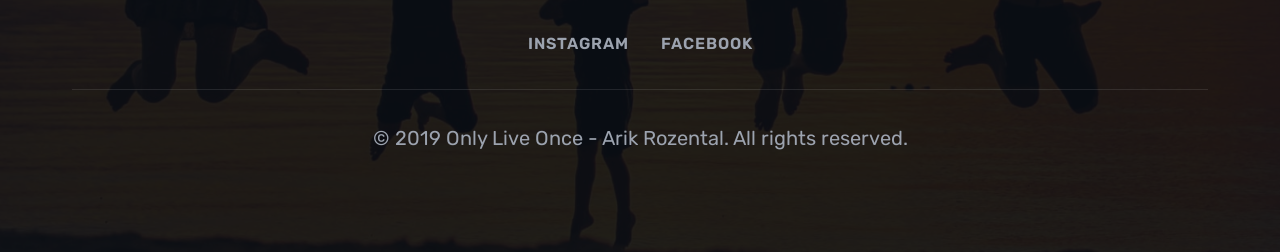
==== commit bbc8d417: "Add text next to logo, use sliding carousel instead of fading, rename old images" ====
--- a/index.html
+++ b/index.html
@@ -18,8 +18,9 @@
 
     <!-- Header / Navbar -->
     <header class="navbar">
-        <div class="logo-container">
-            <a href="#"><img src="images/logo.png" alt="Only Live Once Logo" class="logo-img" style="height: 40px;"></a>
+        <div class="logo-container" style="display: flex; align-items: center; gap: 10px;">
+            <a href="#" style="display: flex; align-items: center;"><img src="images/logo.png" alt="Only Live Once Logo" class="logo-img" style="height: 40px;"></a>
+            <h1 class="logo" style="margin: 0; font-size: 1.5rem;">Only Live Once</h1>
         </div>
         <nav>
             <a href="#about" data-he="מי אנחנו" data-en="About Us">About Us</a>
@@ -57,10 +58,10 @@
                 </blockquote>
             </div>
             <div class="about-image carousel-container">
-                <div class="carousel">
-                    <img src="images/1.jpg" alt="Family Journey 1" class="carousel-img active" loading="lazy">
-                    <img src="images/2.jpg" alt="Family Journey 2" class="carousel-img" loading="lazy">
-                    <img src="images/3.jpg" alt="Family Journey 3" class="carousel-img" loading="lazy">
+                <div class="carousel" dir="ltr">
+                    <img src="images/1.jpg" alt="Family Journey 1" class="carousel-img">
+                    <img src="images/2.jpg" alt="Family Journey 2" class="carousel-img">
+                    <img src="images/3.jpg" alt="Family Journey 3" class="carousel-img">
                 </div>
                 <button class="carousel-btn prev" aria-label="Previous">&lsaquo;</button>
                 <button class="carousel-btn next" aria-label="Next">&rsaquo;</button>
@@ -233,32 +234,33 @@
         });
 
         // Carousel Logic
+        const carousel = document.querySelector('.carousel');
         const slides = document.querySelectorAll('.carousel-img');
         const prevBtn = document.querySelector('.carousel-btn.prev');
         const nextBtn = document.querySelector('.carousel-btn.next');
         let currentSlide = 0;
 
-        function showSlide(index) {
-            slides.forEach(slide => slide.classList.remove('active'));
-            if (index >= slides.length) currentSlide = 0;
-            if (index < 0) currentSlide = slides.length - 1;
-            slides[currentSlide].classList.add('active');
+        function updateCarousel() {
+            carousel.style.transform = `translateX(${-currentSlide * 100}%)`;
         }
 
         nextBtn.addEventListener('click', () => {
             currentSlide++;
-            showSlide(currentSlide);
+            if (currentSlide >= slides.length) currentSlide = 0;
+            updateCarousel();
         });
 
         prevBtn.addEventListener('click', () => {
             currentSlide--;
-            showSlide(currentSlide);
+            if (currentSlide < 0) currentSlide = slides.length - 1;
+            updateCarousel();
         });
 
         // Auto-play carousel
         setInterval(() => {
             currentSlide++;
-            showSlide(currentSlide);
+            if (currentSlide >= slides.length) currentSlide = 0;
+            updateCarousel();
         }, 5000);
     </script>
 </body>
--- a/styles.css
+++ b/styles.css
@@ -286,28 +286,23 @@
 /* Carousel Specific */
 .carousel-container {
     height: 450px;
+    position: relative;
+    border-radius: 20px;
+    overflow: hidden;
+    box-shadow: 0 20px 50px rgba(0,0,0,0.5);
 }
 
 .carousel {
+    display: flex;
     width: 100%;
     height: 100%;
-    position: relative;
+    transition: transform 0.5s ease-in-out;
 }
 
 .carousel-img {
-    position: absolute;
-    top: 0;
-    left: 0;
-    width: 100%;
+    min-width: 100%;
     height: 100%;
     object-fit: cover;
-    opacity: 0;
-    transition: opacity 0.8s ease-in-out, transform 8s linear;
-}
-
-.carousel-img.active {
-    opacity: 1;
-    transform: scale(1.05);
 }
 
 .carousel-btn {
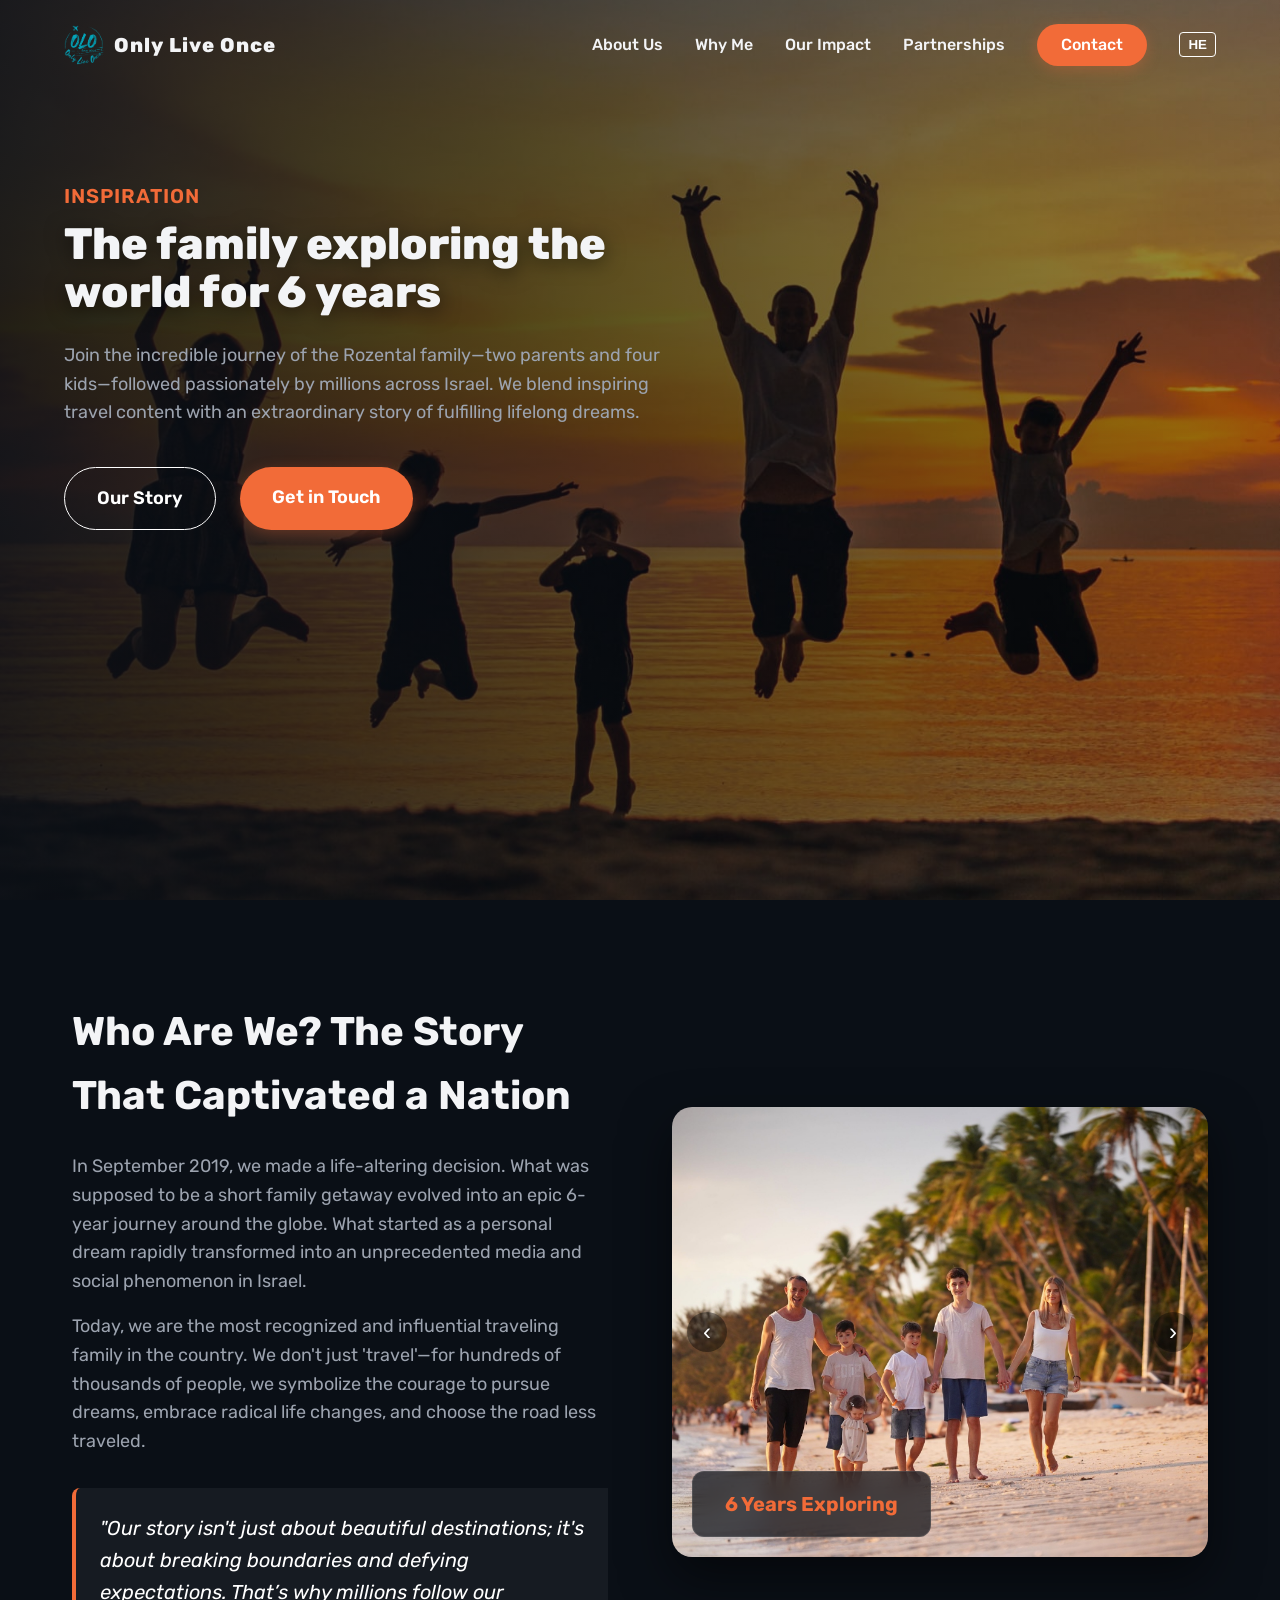
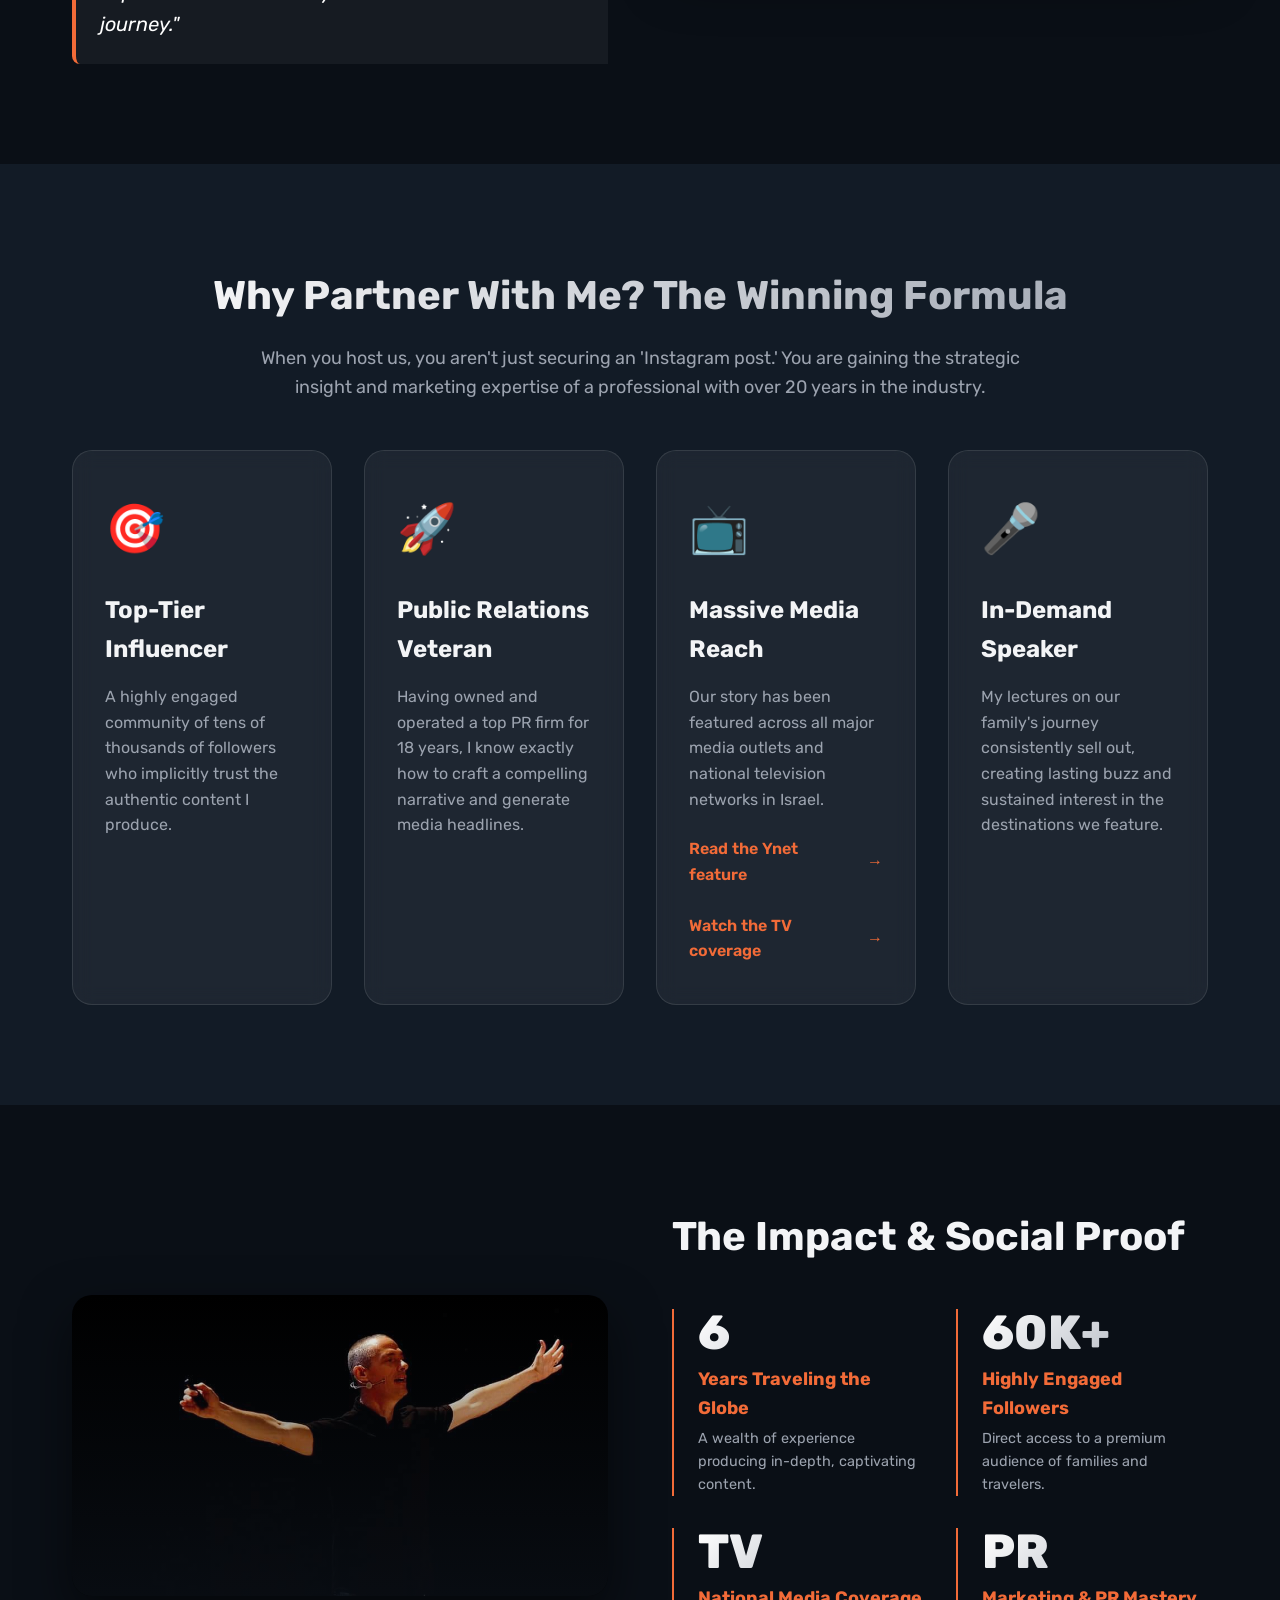
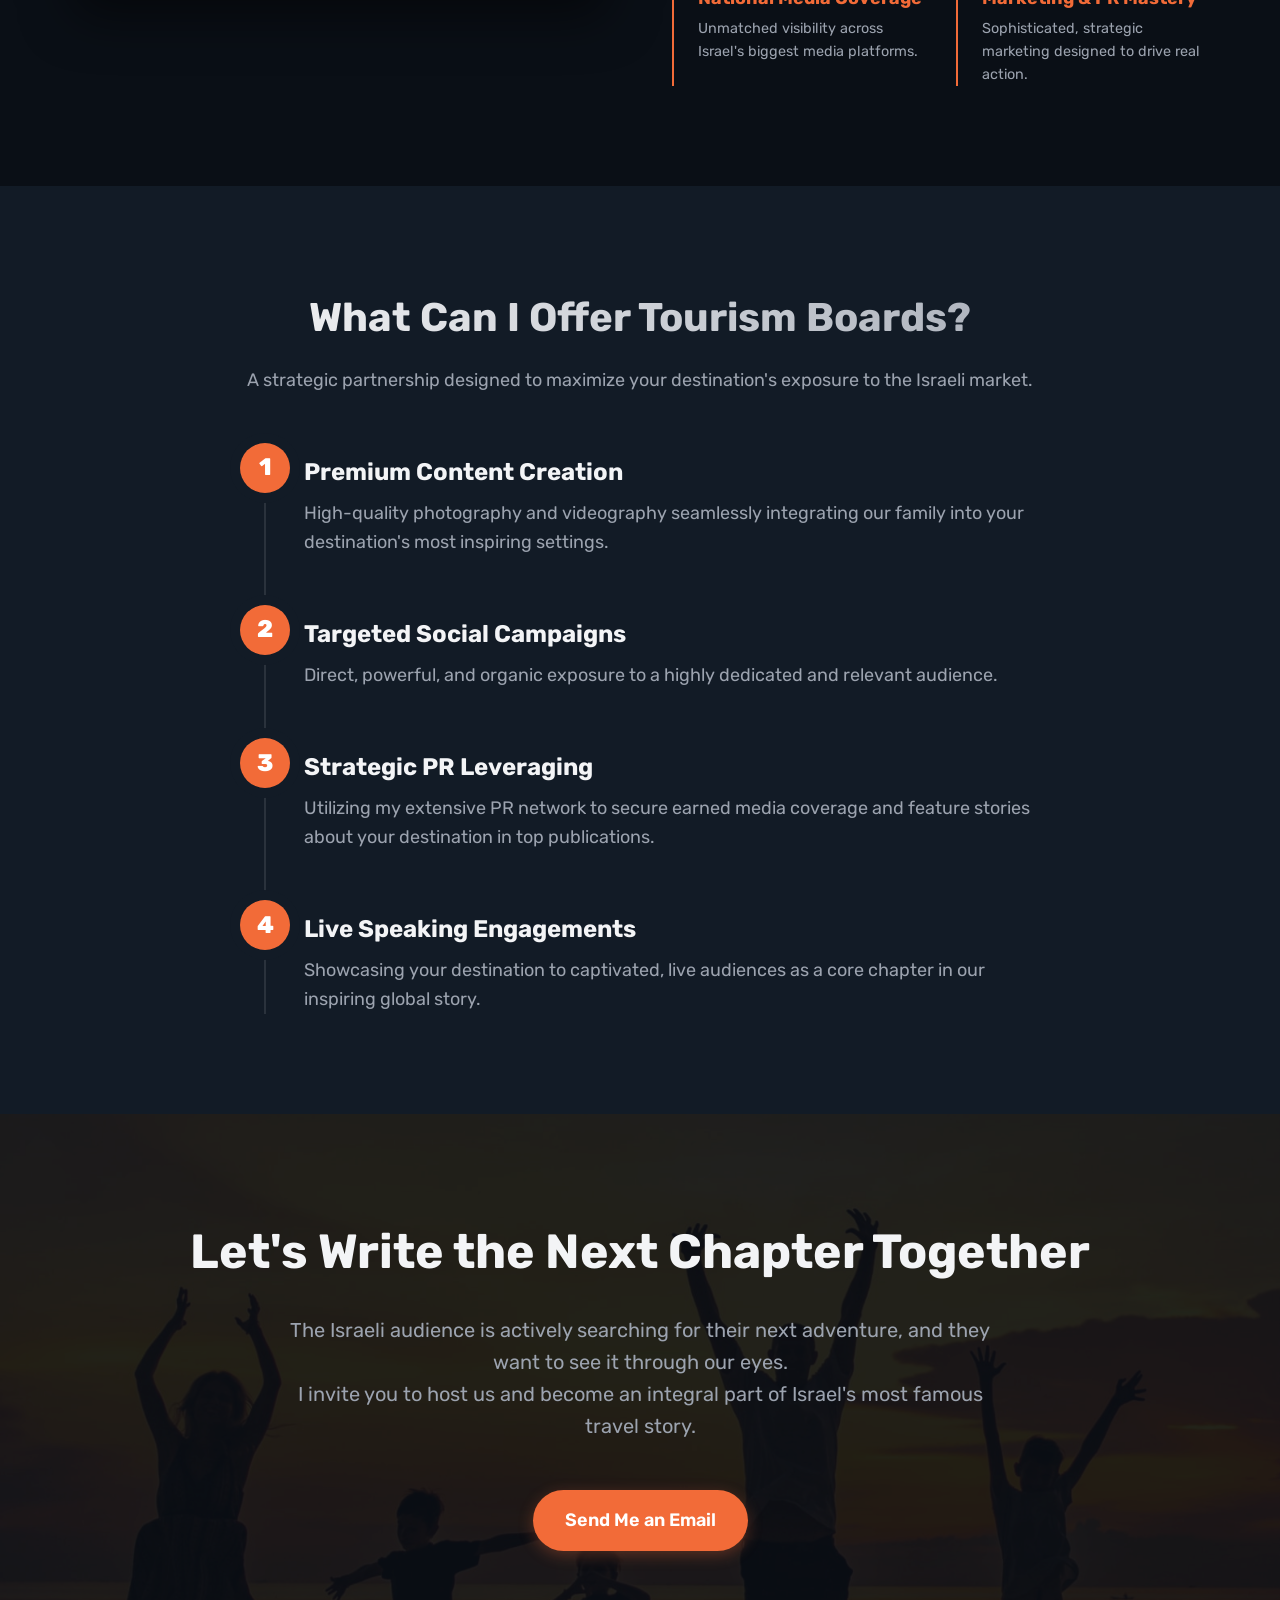
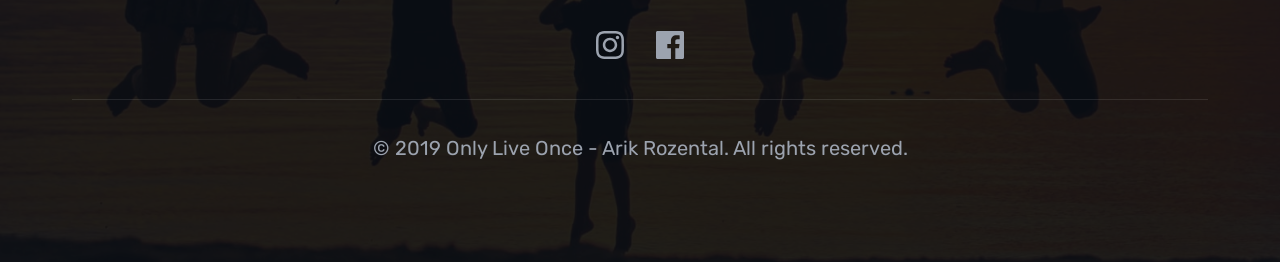
==== commit 64ba2ed9: "Replace social text links with SVG icons, shrink logo text size to prevent wrapping" ====
--- a/index.html
+++ b/index.html
@@ -20,7 +20,7 @@
     <header class="navbar">
         <div class="logo-container" style="display: flex; align-items: center; gap: 10px;">
             <a href="#" style="display: flex; align-items: center;"><img src="images/logo.png" alt="Only Live Once Logo" class="logo-img" style="height: 40px;"></a>
-            <h1 class="logo" style="margin: 0; font-size: 1.5rem;">Only Live Once</h1>
+            <h1 class="logo" style="margin: 0; white-space: nowrap;">Only Live Once</h1>
         </div>
         <nav>
             <a href="#about" data-he="מי אנחנו" data-en="About Us">About Us</a>
@@ -180,8 +180,12 @@
             </div>
             
             <div class="social-links">
-                <a href="#">Instagram</a>
-                <a href="#">Facebook</a>
+                <a href="https://instagram.com/olo_only.live.once" target="_blank" aria-label="Instagram">
+                    <svg xmlns="http://www.w3.org/2000/svg" width="28" height="28" viewBox="0 0 24 24" fill="currentColor"><path d="M12 2.163c3.204 0 3.584.012 4.85.07 3.252.148 4.771 1.691 4.919 4.919.058 1.265.069 1.645.069 4.849 0 3.205-.012 3.584-.069 4.849-.149 3.225-1.664 4.771-4.919 4.919-1.266.058-1.644.07-4.85.07-3.204 0-3.584-.012-4.849-.07-3.26-.149-4.771-1.699-4.919-4.92-.058-1.265-.07-1.644-.07-4.849 0-3.204.013-3.583.07-4.849.149-3.227 1.664-4.771 4.919-4.919 1.266-.057 1.645-.069 4.849-.069zm0-2.163c-3.259 0-3.667.014-4.947.072-4.358.2-6.78 2.618-6.98 6.98-.059 1.281-.073 1.689-.073 4.948 0 3.259.014 3.668.072 4.948.2 4.358 2.618 6.78 6.98 6.98 1.281.058 1.689.072 4.948.072 3.259 0 3.668-.014 4.948-.072 4.354-.2 6.782-2.618 6.979-6.98.059-1.28.073-1.689.073-4.948 0-3.259-.014-3.667-.072-4.947-.196-4.354-2.617-6.78-6.979-6.98-1.281-.059-1.69-.073-4.949-.073zm0 5.838c-3.403 0-6.162 2.759-6.162 6.162s2.759 6.163 6.162 6.163 6.162-2.759 6.162-6.163c0-3.403-2.759-6.162-6.162-6.162zm0 10.162c-2.209 0-4-1.79-4-4s1.791-4 4-4 4 1.79 4 4-1.791 4-4 4zm6.406-11.845c-.796 0-1.441.645-1.441 1.44s.645 1.44 1.441 1.44c.795 0 1.439-.645 1.439-1.44s-.644-1.44-1.439-1.44z"/></svg>
+                </a>
+                <a href="https://www.facebook.com/OLO.Only.Live.Once.1/" target="_blank" aria-label="Facebook">
+                    <svg xmlns="http://www.w3.org/2000/svg" width="28" height="28" viewBox="0 0 24 24" fill="currentColor"><path d="M22.675 0h-21.35c-.732 0-1.325.593-1.325 1.325v21.351c0 .731.593 1.324 1.325 1.324h11.495v-9.294h-3.128v-3.622h3.128v-2.671c0-3.1 1.893-4.788 4.659-4.788 1.325 0 2.463.099 2.795.143v3.24l-1.918.001c-1.504 0-1.795.715-1.795 1.763v2.312h3.587l-.467 3.622h-3.12v9.293h6.116c.73 0 1.323-.593 1.323-1.325v-21.35c0-.732-.593-1.325-1.325-1.325z"/></svg>
+                </a>
             </div>
             
             <div class="footer-bottom">
--- a/styles.css
+++ b/styles.css
@@ -148,8 +148,8 @@
 
 .logo {
     font-weight: 800;
-    font-size: 1.5rem;
-    letter-spacing: 2px;
+    font-size: 1.25rem;
+    letter-spacing: 1px;
 }
 
 .navbar nav {
@@ -632,10 +632,12 @@
 ------------------------ */
 @media (max-width: 992px) {
     .hero-title { font-size: 3.5rem; }
+    html[dir="ltr"] .hero-title { font-size: 2.75rem; }
     .about-container, .stats-container { grid-template-columns: 1fr; gap: 3rem; }
     .stats-image { order: -1; }
     .hero-content { padding: 0 2rem; }
     .navbar { padding: 1rem 2rem; }
+    .carousel-container { height: 400px; }
 }
 
 @media (max-width: 768px) {
@@ -643,12 +645,18 @@
     /* Ensure lang button is visible */
     .navbar nav { gap: 1rem; }
     
-    .logo { font-size: 1.25rem; }
+    .logo { font-size: 1.1rem; }
+    .logo-img { height: 32px !important; }
+    .hero { padding-top: 120px; min-height: auto; padding-bottom: 60px; }
     .hero-title { font-size: 2.5rem; }
-    .hero-desc { font-size: 1rem; }
+    html[dir="ltr"] .hero-title { font-size: 2rem; }
+    .hero-desc { font-size: 1rem; margin-bottom: 2rem; }
     .hero-buttons { flex-direction: column; width: 100%; }
     .hero-buttons .btn-primary, .hero-buttons .btn-secondary { width: 100%; }
     
+    .carousel-container { height: 300px; }
+    .carousel-btn { width: 35px; height: 35px; font-size: 1.2rem; }
+
     .section { padding: 60px 0; }
     .section-title { font-size: 2rem; }
     .footer h2 { font-size: 2rem; }
@@ -661,10 +669,16 @@
     
     .step-number { width: 40px; height: 40px; font-size: 1.25rem; }
     
-    .glass-badge { position: relative; bottom: auto; left: auto; display: block; text-align: center; border-radius: 0 0 20px 20px; }
+    .glass-badge { position: relative; bottom: auto; left: auto; display: block; text-align: center; border-radius: 0 0 20px 20px; padding: 0.75rem 1rem; font-size: 1.1rem; }
 }
 
 @media (max-width: 480px) {
+    .hero { padding-top: 100px; }
+    .hero-title { font-size: 2rem; }
+    html[dir="ltr"] .hero-title { font-size: 1.75rem; }
+    
+    .carousel-container { height: 250px; }
+
     .stats-grid { grid-template-columns: 1fr; }
     .stat-item { border-right: none; border-bottom: 2px solid var(--primary); padding-right: 0; padding-bottom: 1.5rem; margin-bottom: 1.5rem; text-align: center; }
     .stat-item:last-child { border-bottom: none; margin-bottom: 0; padding-bottom: 0; }
